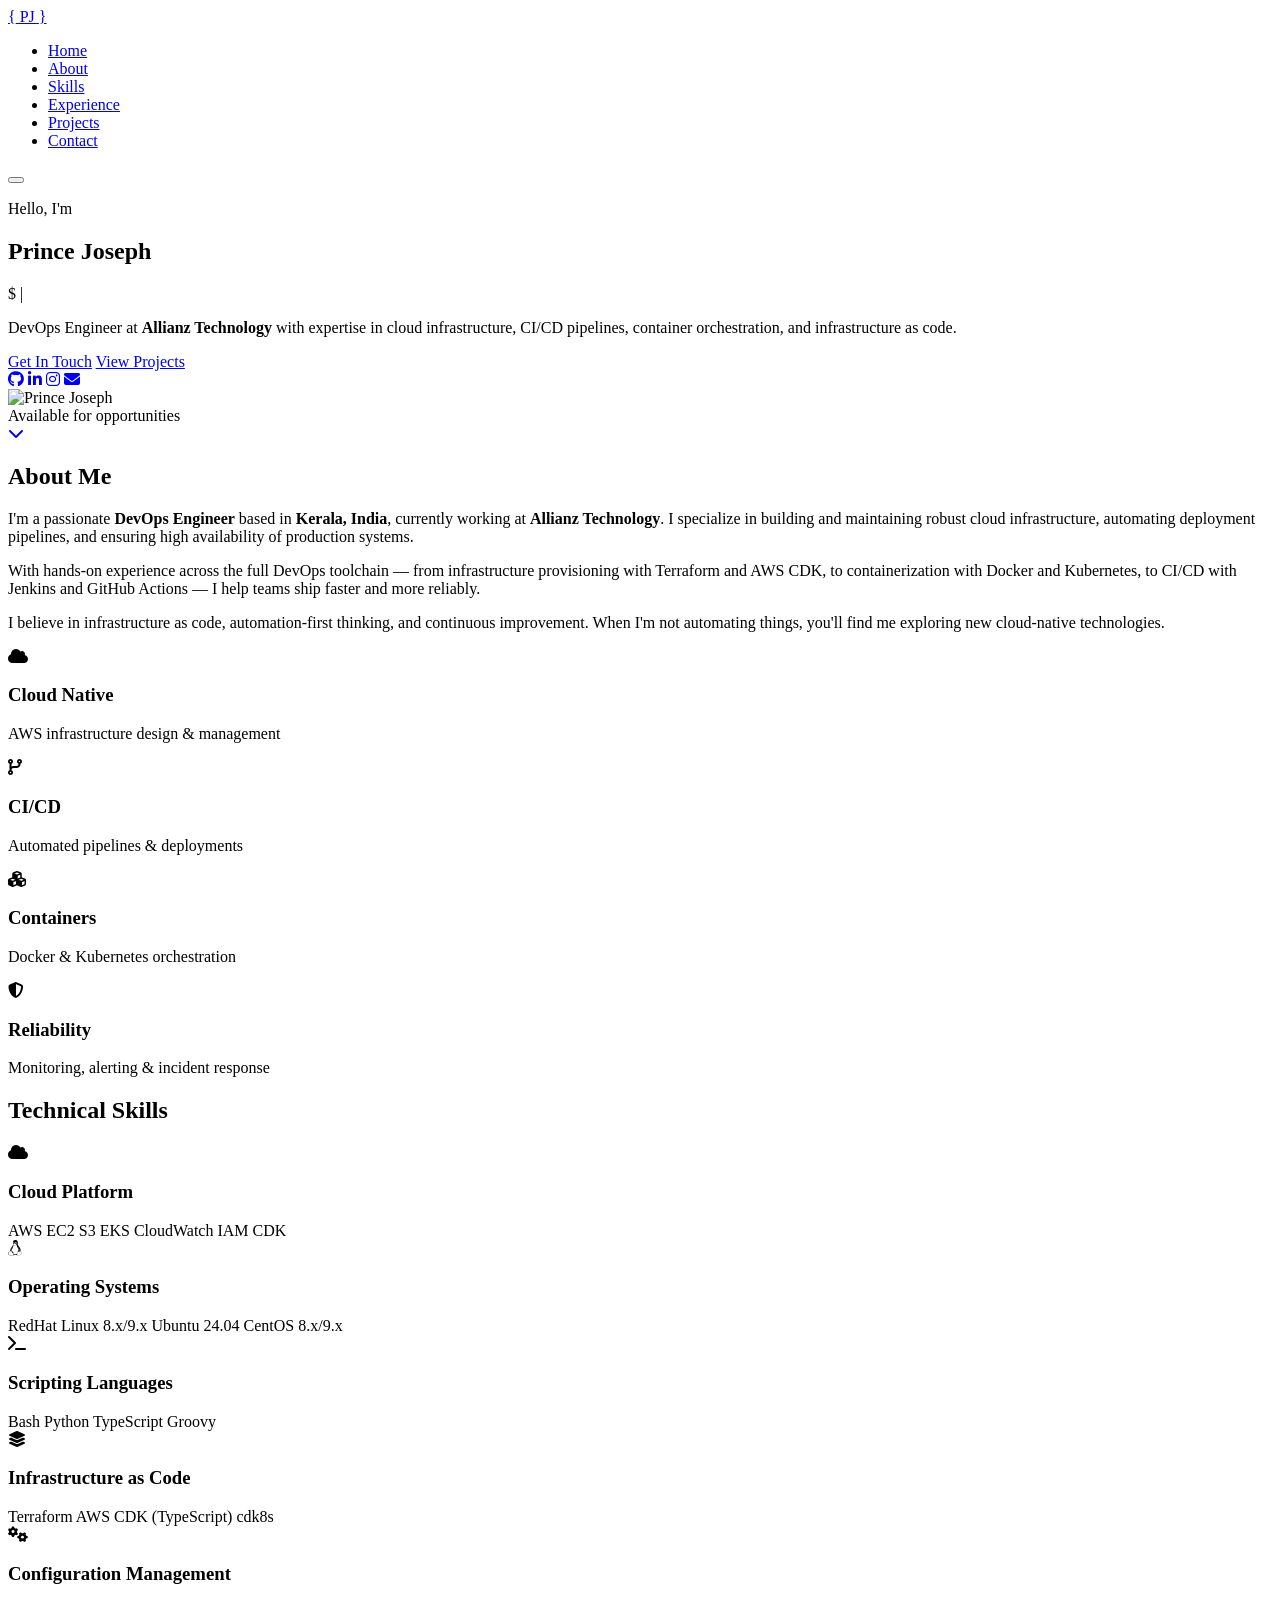
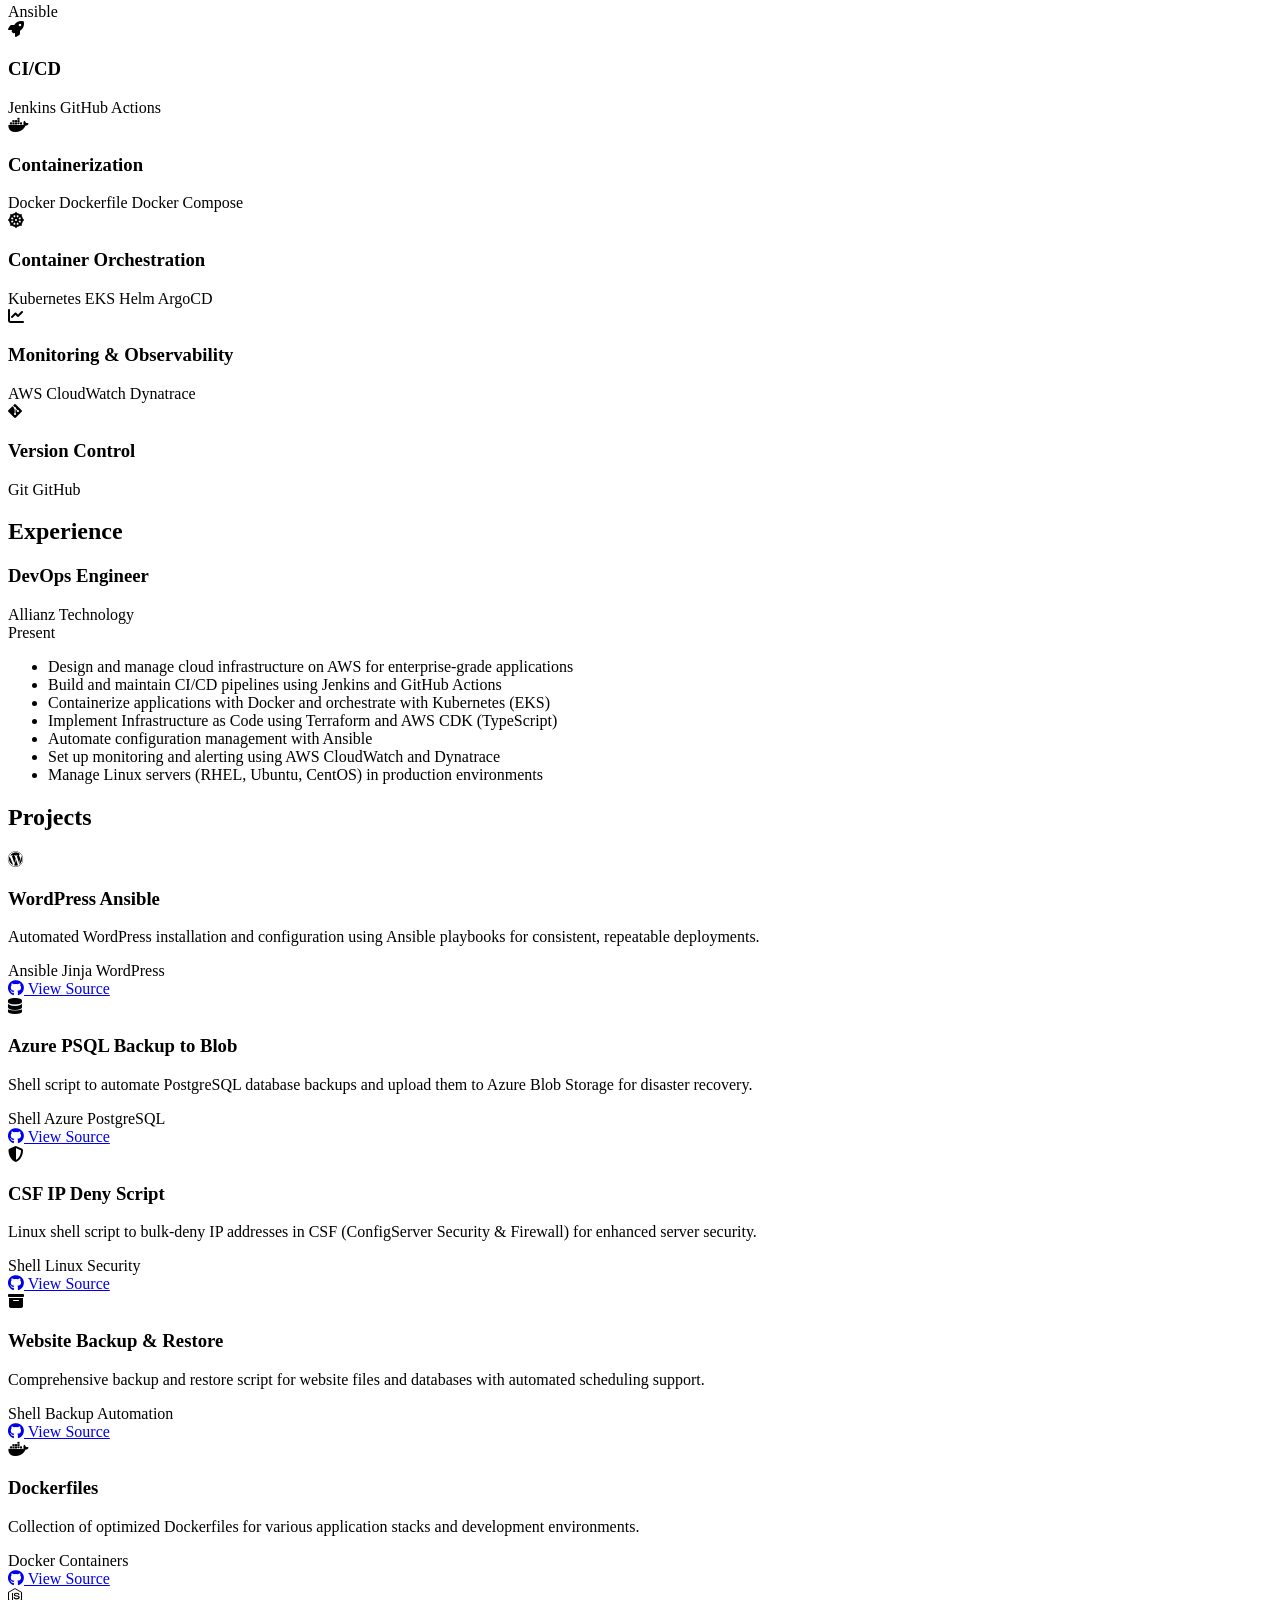
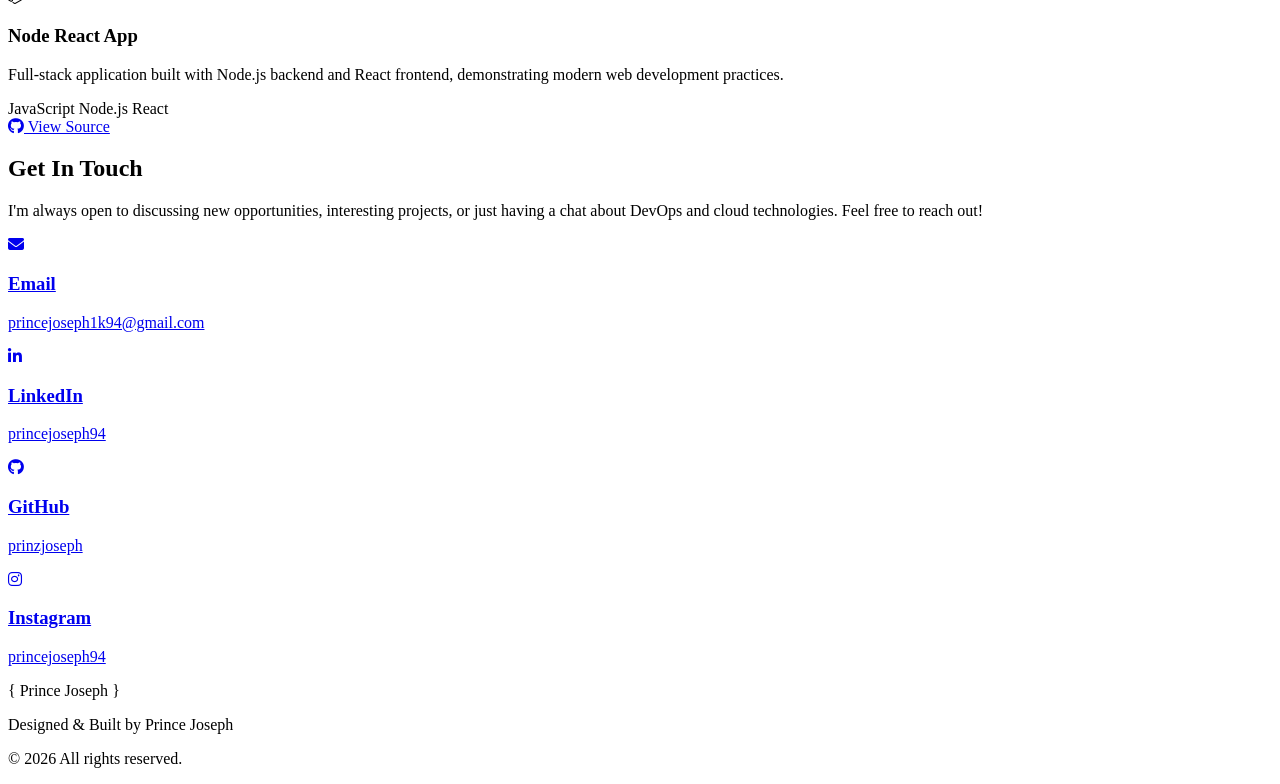
==== index.html @ ebda05d6 "Create index.html" ====
<!DOCTYPE html>
<html lang="en">
<head>
    <meta charset="UTF-8">
    <meta name="viewport" content="width=device-width, initial-scale=1.0">
    <title>Prince Joseph | DevOps Engineer</title>
    <link rel="stylesheet" href="styles.css">
    <link rel="preconnect" href="https://fonts.googleapis.com">
    <link rel="preconnect" href="https://fonts.gstatic.com" crossorigin>
    <link href="https://fonts.googleapis.com/css2?family=Inter:wght@300;400;500;600;700&family=JetBrains+Mono:wght@400;500&display=swap" rel="stylesheet">
    <link rel="stylesheet" href="https://cdnjs.cloudflare.com/ajax/libs/font-awesome/6.5.1/css/all.min.css">
</head>
<body>
    <!-- Navigation -->
    <nav class="navbar" id="navbar">
        <div class="nav-container">
            <a href="#home" class="nav-logo">
                <span class="logo-bracket">{</span> PJ <span class="logo-bracket">}</span>
            </a>
            <ul class="nav-links" id="navLinks">
                <li><a href="#home" class="active">Home</a></li>
                <li><a href="#about">About</a></li>
                <li><a href="#skills">Skills</a></li>
                <li><a href="#experience">Experience</a></li>
                <li><a href="#projects">Projects</a></li>
                <li><a href="#contact">Contact</a></li>
            </ul>
            <button class="nav-toggle" id="navToggle" aria-label="Toggle navigation">
                <span></span>
                <span></span>
                <span></span>
            </button>
        </div>
    </nav>

    <!-- Hero Section -->
    <section class="hero" id="home">
        <div class="hero-bg-animation">
            <div class="floating-shapes">
                <div class="shape"></div>
                <div class="shape"></div>
                <div class="shape"></div>
                <div class="shape"></div>
                <div class="shape"></div>
            </div>
        </div>
        <div class="hero-container">
            <div class="hero-content">
                <p class="hero-greeting">Hello, I'm</p>
                <h1 class="hero-name">Prince Joseph</h1>
                <div class="hero-typewriter">
                    <span class="typewriter-prefix">$ </span>
                    <span class="typewriter-text" id="typewriter"></span>
                    <span class="typewriter-cursor">|</span>
                </div>
                <p class="hero-description">
                    DevOps Engineer at <strong>Allianz Technology</strong> with expertise in cloud infrastructure, 
                    CI/CD pipelines, container orchestration, and infrastructure as code.
                </p>
                <div class="hero-cta">
                    <a href="#contact" class="btn btn-primary">Get In Touch</a>
                    <a href="#projects" class="btn btn-secondary">View Projects</a>
                </div>
                <div class="hero-social">
                    <a href="https://github.com/prinzjoseph" target="_blank" rel="noopener" aria-label="GitHub"><i class="fab fa-github"></i></a>
                    <a href="https://www.linkedin.com/in/princejoseph94" target="_blank" rel="noopener" aria-label="LinkedIn"><i class="fab fa-linkedin-in"></i></a>
                    <a href="https://www.instagram.com/princejoseph94" target="_blank" rel="noopener" aria-label="Instagram"><i class="fab fa-instagram"></i></a>
                    <a href="mailto:princejoseph1k94@gmail.com" aria-label="Email"><i class="fas fa-envelope"></i></a>
                </div>
            </div>
            <div class="hero-image">
                <div class="image-wrapper">
                    <img src="https://avatars.githubusercontent.com/u/16304603?v=4" alt="Prince Joseph" loading="eager">
                    <div class="image-border"></div>
                </div>
                <div class="status-badge">
                    <span class="status-dot"></span> Available for opportunities
                </div>
            </div>
        </div>
        <a href="#about" class="scroll-indicator" aria-label="Scroll down">
            <i class="fas fa-chevron-down"></i>
        </a>
    </section>

    <!-- About Section -->
    <section class="section about" id="about">
        <div class="container">
            <h2 class="section-title">About Me</h2>
            <div class="about-grid">
                <div class="about-text">
                    <p>
                        I'm a passionate <strong>DevOps Engineer</strong> based in <strong>Kerala, India</strong>, 
                        currently working at <strong>Allianz Technology</strong>. I specialize in building and 
                        maintaining robust cloud infrastructure, automating deployment pipelines, and ensuring 
                        high availability of production systems.
                    </p>
                    <p>
                        With hands-on experience across the full DevOps toolchain — from infrastructure provisioning 
                        with Terraform and AWS CDK, to containerization with Docker and Kubernetes, to CI/CD with 
                        Jenkins and GitHub Actions — I help teams ship faster and more reliably.
                    </p>
                    <p>
                        I believe in infrastructure as code, automation-first thinking, and continuous improvement. 
                        When I'm not automating things, you'll find me exploring new cloud-native technologies.
                    </p>
                </div>
                <div class="about-stats">
                    <div class="stat-card">
                        <div class="stat-icon"><i class="fas fa-cloud"></i></div>
                        <h3>Cloud Native</h3>
                        <p>AWS infrastructure design & management</p>
                    </div>
                    <div class="stat-card">
                        <div class="stat-icon"><i class="fas fa-code-branch"></i></div>
                        <h3>CI/CD</h3>
                        <p>Automated pipelines & deployments</p>
                    </div>
                    <div class="stat-card">
                        <div class="stat-icon"><i class="fas fa-cubes"></i></div>
                        <h3>Containers</h3>
                        <p>Docker & Kubernetes orchestration</p>
                    </div>
                    <div class="stat-card">
                        <div class="stat-icon"><i class="fas fa-shield-alt"></i></div>
                        <h3>Reliability</h3>
                        <p>Monitoring, alerting & incident response</p>
                    </div>
                </div>
            </div>
        </div>
    </section>

    <!-- Skills Section -->
    <section class="section skills" id="skills">
        <div class="container">
            <h2 class="section-title">Technical Skills</h2>
            <div class="skills-grid">
                <div class="skill-category">
                    <div class="skill-category-header">
                        <i class="fas fa-cloud"></i>
                        <h3>Cloud Platform</h3>
                    </div>
                    <div class="skill-tags">
                        <span class="skill-tag">AWS</span>
                        <span class="skill-tag">EC2</span>
                        <span class="skill-tag">S3</span>
                        <span class="skill-tag">EKS</span>
                        <span class="skill-tag">CloudWatch</span>
                        <span class="skill-tag">IAM</span>
                        <span class="skill-tag">CDK</span>
                    </div>
                </div>
                <div class="skill-category">
                    <div class="skill-category-header">
                        <i class="fab fa-linux"></i>
                        <h3>Operating Systems</h3>
                    </div>
                    <div class="skill-tags">
                        <span class="skill-tag">RedHat Linux 8.x/9.x</span>
                        <span class="skill-tag">Ubuntu 24.04</span>
                        <span class="skill-tag">CentOS 8.x/9.x</span>
                    </div>
                </div>
                <div class="skill-category">
                    <div class="skill-category-header">
                        <i class="fas fa-terminal"></i>
                        <h3>Scripting Languages</h3>
                    </div>
                    <div class="skill-tags">
                        <span class="skill-tag">Bash</span>
                        <span class="skill-tag">Python</span>
                        <span class="skill-tag">TypeScript</span>
                        <span class="skill-tag">Groovy</span>
                    </div>
                </div>
                <div class="skill-category">
                    <div class="skill-category-header">
                        <i class="fas fa-layer-group"></i>
                        <h3>Infrastructure as Code</h3>
                    </div>
                    <div class="skill-tags">
                        <span class="skill-tag">Terraform</span>
                        <span class="skill-tag">AWS CDK (TypeScript)</span>
                        <span class="skill-tag">cdk8s</span>
                    </div>
                </div>
                <div class="skill-category">
                    <div class="skill-category-header">
                        <i class="fas fa-cogs"></i>
                        <h3>Configuration Management</h3>
                    </div>
                    <div class="skill-tags">
                        <span class="skill-tag">Ansible</span>
                    </div>
                </div>
                <div class="skill-category">
                    <div class="skill-category-header">
                        <i class="fas fa-rocket"></i>
                        <h3>CI/CD</h3>
                    </div>
                    <div class="skill-tags">
                        <span class="skill-tag">Jenkins</span>
                        <span class="skill-tag">GitHub Actions</span>
                    </div>
                </div>
                <div class="skill-category">
                    <div class="skill-category-header">
                        <i class="fab fa-docker"></i>
                        <h3>Containerization</h3>
                    </div>
                    <div class="skill-tags">
                        <span class="skill-tag">Docker</span>
                        <span class="skill-tag">Dockerfile</span>
                        <span class="skill-tag">Docker Compose</span>
                    </div>
                </div>
                <div class="skill-category">
                    <div class="skill-category-header">
                        <i class="fas fa-dharmachakra"></i>
                        <h3>Container Orchestration</h3>
                    </div>
                    <div class="skill-tags">
                        <span class="skill-tag">Kubernetes</span>
                        <span class="skill-tag">EKS</span>
                        <span class="skill-tag">Helm</span>
                        <span class="skill-tag">ArgoCD</span>
                    </div>
                </div>
                <div class="skill-category">
                    <div class="skill-category-header">
                        <i class="fas fa-chart-line"></i>
                        <h3>Monitoring & Observability</h3>
                    </div>
                    <div class="skill-tags">
                        <span class="skill-tag">AWS CloudWatch</span>
                        <span class="skill-tag">Dynatrace</span>
                    </div>
                </div>
                <div class="skill-category">
                    <div class="skill-category-header">
                        <i class="fab fa-git-alt"></i>
                        <h3>Version Control</h3>
                    </div>
                    <div class="skill-tags">
                        <span class="skill-tag">Git</span>
                        <span class="skill-tag">GitHub</span>
                    </div>
                </div>
            </div>
        </div>
    </section>

    <!-- Experience Section -->
    <section class="section experience" id="experience">
        <div class="container">
            <h2 class="section-title">Experience</h2>
            <div class="timeline">
                <div class="timeline-item">
                    <div class="timeline-dot"></div>
                    <div class="timeline-content">
                        <div class="timeline-header">
                            <h3>DevOps Engineer</h3>
                            <span class="timeline-company">Allianz Technology</span>
                        </div>
                        <span class="timeline-date">Present</span>
                        <ul class="timeline-details">
                            <li>Design and manage cloud infrastructure on AWS for enterprise-grade applications</li>
                            <li>Build and maintain CI/CD pipelines using Jenkins and GitHub Actions</li>
                            <li>Containerize applications with Docker and orchestrate with Kubernetes (EKS)</li>
                            <li>Implement Infrastructure as Code using Terraform and AWS CDK (TypeScript)</li>
                            <li>Automate configuration management with Ansible</li>
                            <li>Set up monitoring and alerting using AWS CloudWatch and Dynatrace</li>
                            <li>Manage Linux servers (RHEL, Ubuntu, CentOS) in production environments</li>
                        </ul>
                    </div>
                </div>
            </div>
        </div>
    </section>

    <!-- Projects Section -->
    <section class="section projects" id="projects">
        <div class="container">
            <h2 class="section-title">Projects</h2>
            <div class="projects-grid">
                <div class="project-card">
                    <div class="project-icon"><i class="fab fa-wordpress"></i></div>
                    <h3>WordPress Ansible</h3>
                    <p>Automated WordPress installation and configuration using Ansible playbooks for consistent, repeatable deployments.</p>
                    <div class="project-tags">
                        <span>Ansible</span>
                        <span>Jinja</span>
                        <span>WordPress</span>
                    </div>
                    <a href="https://github.com/prinzjoseph/wordpress-ansible" target="_blank" rel="noopener" class="project-link">
                        <i class="fab fa-github"></i> View Source
                    </a>
                </div>
                <div class="project-card">
                    <div class="project-icon"><i class="fas fa-database"></i></div>
                    <h3>Azure PSQL Backup to Blob</h3>
                    <p>Shell script to automate PostgreSQL database backups and upload them to Azure Blob Storage for disaster recovery.</p>
                    <div class="project-tags">
                        <span>Shell</span>
                        <span>Azure</span>
                        <span>PostgreSQL</span>
                    </div>
                    <a href="https://github.com/prinzjoseph/upload_azure_psql_backup_to_blob" target="_blank" rel="noopener" class="project-link">
                        <i class="fab fa-github"></i> View Source
                    </a>
                </div>
                <div class="project-card">
                    <div class="project-icon"><i class="fas fa-shield-alt"></i></div>
                    <h3>CSF IP Deny Script</h3>
                    <p>Linux shell script to bulk-deny IP addresses in CSF (ConfigServer Security & Firewall) for enhanced server security.</p>
                    <div class="project-tags">
                        <span>Shell</span>
                        <span>Linux</span>
                        <span>Security</span>
                    </div>
                    <a href="https://github.com/prinzjoseph/deny-ip-in-csf" target="_blank" rel="noopener" class="project-link">
                        <i class="fab fa-github"></i> View Source
                    </a>
                </div>
                <div class="project-card">
                    <div class="project-icon"><i class="fas fa-archive"></i></div>
                    <h3>Website Backup & Restore</h3>
                    <p>Comprehensive backup and restore script for website files and databases with automated scheduling support.</p>
                    <div class="project-tags">
                        <span>Shell</span>
                        <span>Backup</span>
                        <span>Automation</span>
                    </div>
                    <a href="https://github.com/prinzjoseph/Website_Backup_and_restore_script" target="_blank" rel="noopener" class="project-link">
                        <i class="fab fa-github"></i> View Source
                    </a>
                </div>
                <div class="project-card">
                    <div class="project-icon"><i class="fab fa-docker"></i></div>
                    <h3>Dockerfiles</h3>
                    <p>Collection of optimized Dockerfiles for various application stacks and development environments.</p>
                    <div class="project-tags">
                        <span>Docker</span>
                        <span>Containers</span>
                    </div>
                    <a href="https://github.com/prinzjoseph/dockerfiles" target="_blank" rel="noopener" class="project-link">
                        <i class="fab fa-github"></i> View Source
                    </a>
                </div>
                <div class="project-card">
                    <div class="project-icon"><i class="fab fa-node-js"></i></div>
                    <h3>Node React App</h3>
                    <p>Full-stack application built with Node.js backend and React frontend, demonstrating modern web development practices.</p>
                    <div class="project-tags">
                        <span>JavaScript</span>
                        <span>Node.js</span>
                        <span>React</span>
                    </div>
                    <a href="https://github.com/prinzjoseph/node-react" target="_blank" rel="noopener" class="project-link">
                        <i class="fab fa-github"></i> View Source
                    </a>
                </div>
            </div>
        </div>
    </section>

    <!-- Contact Section -->
    <section class="section contact" id="contact">
        <div class="container">
            <h2 class="section-title">Get In Touch</h2>
            <p class="contact-intro">
                I'm always open to discussing new opportunities, interesting projects, or just having a chat 
                about DevOps and cloud technologies. Feel free to reach out!
            </p>
            <div class="contact-grid">
                <a href="mailto:princejoseph1k94@gmail.com" class="contact-card">
                    <div class="contact-icon"><i class="fas fa-envelope"></i></div>
                    <h3>Email</h3>
                    <p>princejoseph1k94@gmail.com</p>
                </a>
                <a href="https://www.linkedin.com/in/princejoseph94" target="_blank" rel="noopener" class="contact-card">
                    <div class="contact-icon"><i class="fab fa-linkedin-in"></i></div>
                    <h3>LinkedIn</h3>
                    <p>princejoseph94</p>
                </a>
                <a href="https://github.com/prinzjoseph" target="_blank" rel="noopener" class="contact-card">
                    <div class="contact-icon"><i class="fab fa-github"></i></div>
                    <h3>GitHub</h3>
                    <p>prinzjoseph</p>
                </a>
                <a href="https://www.instagram.com/princejoseph94" target="_blank" rel="noopener" class="contact-card">
                    <div class="contact-icon"><i class="fab fa-instagram"></i></div>
                    <h3>Instagram</h3>
                    <p>princejoseph94</p>
                </a>
            </div>
        </div>
    </section>

    <!-- Footer -->
    <footer class="footer">
        <div class="container">
            <div class="footer-content">
                <p class="footer-logo">
                    <span class="logo-bracket">{</span> Prince Joseph <span class="logo-bracket">}</span>
                </p>
                <p class="footer-text">Designed & Built by Prince Joseph</p>
                <p class="footer-copyright">&copy; 2026 All rights reserved.</p>
            </div>
        </div>
    </footer>

    <script src="script.js"></script>
</body>
</html>
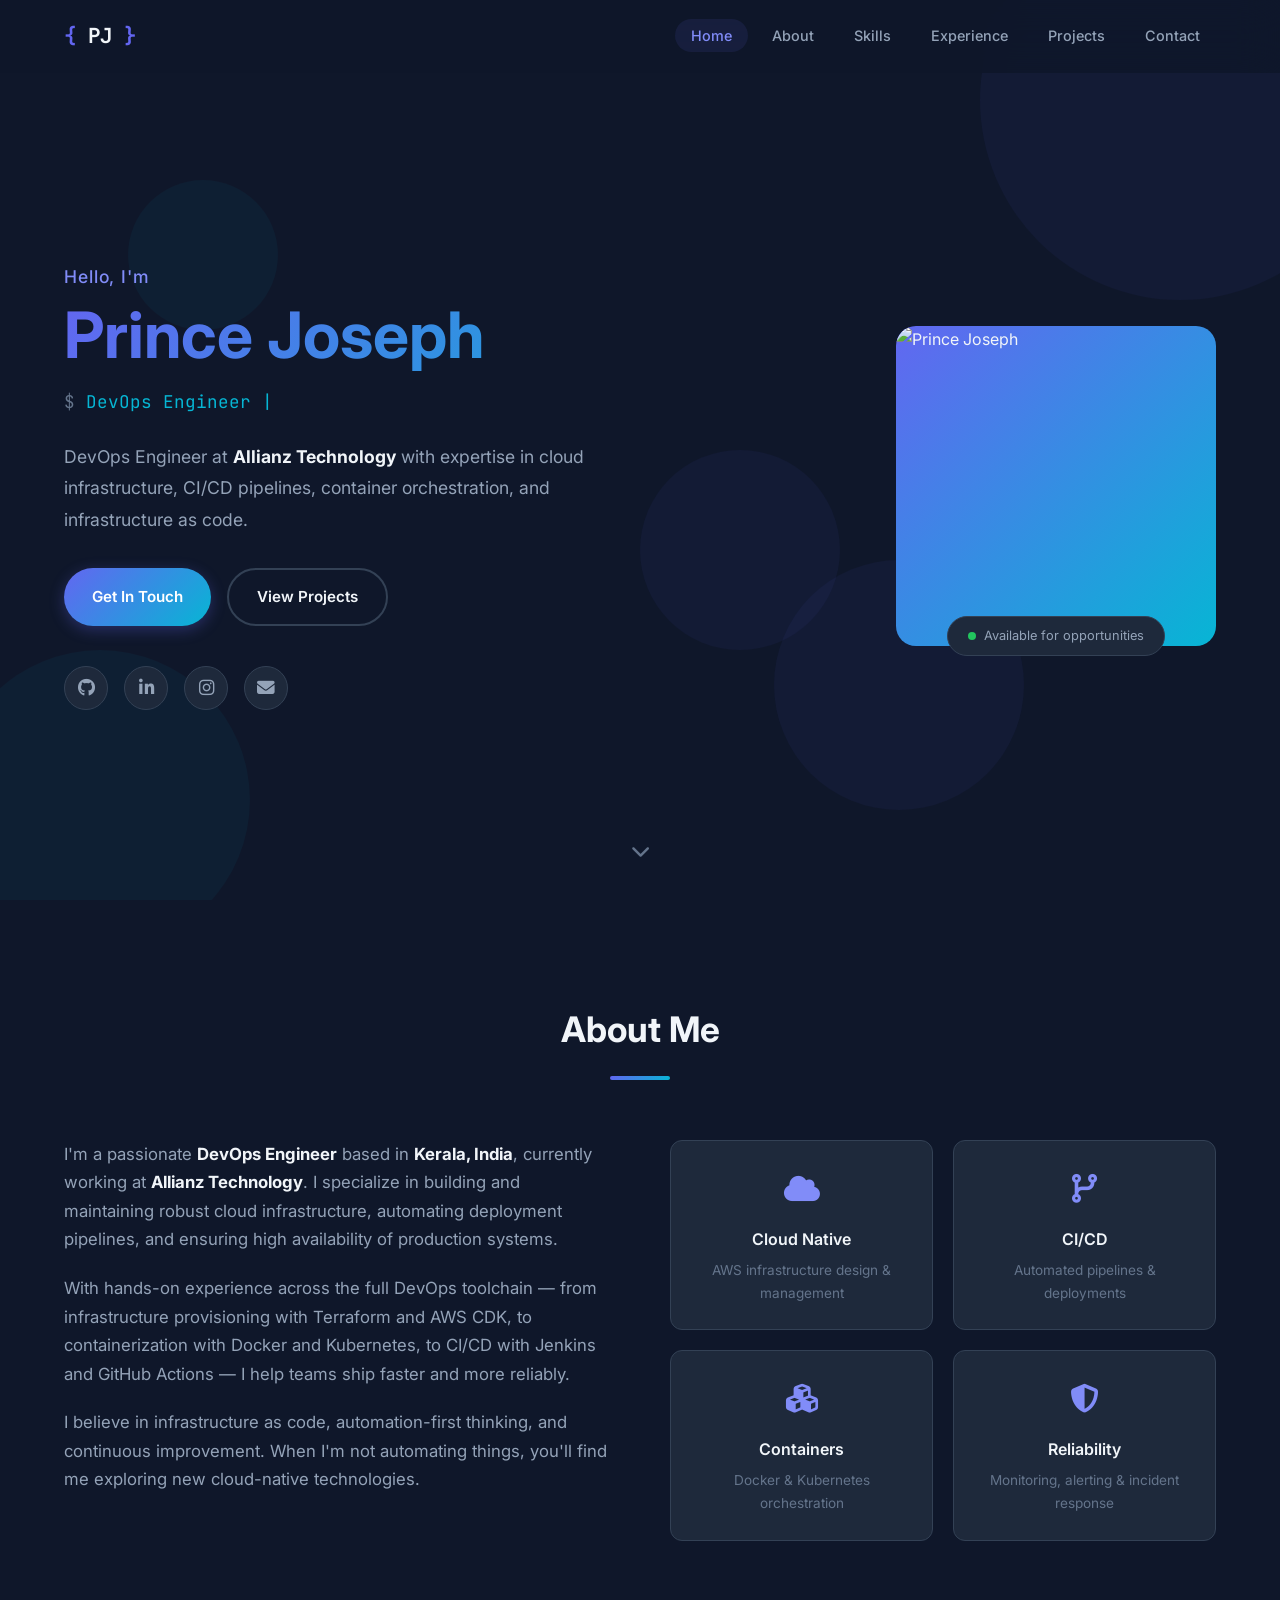
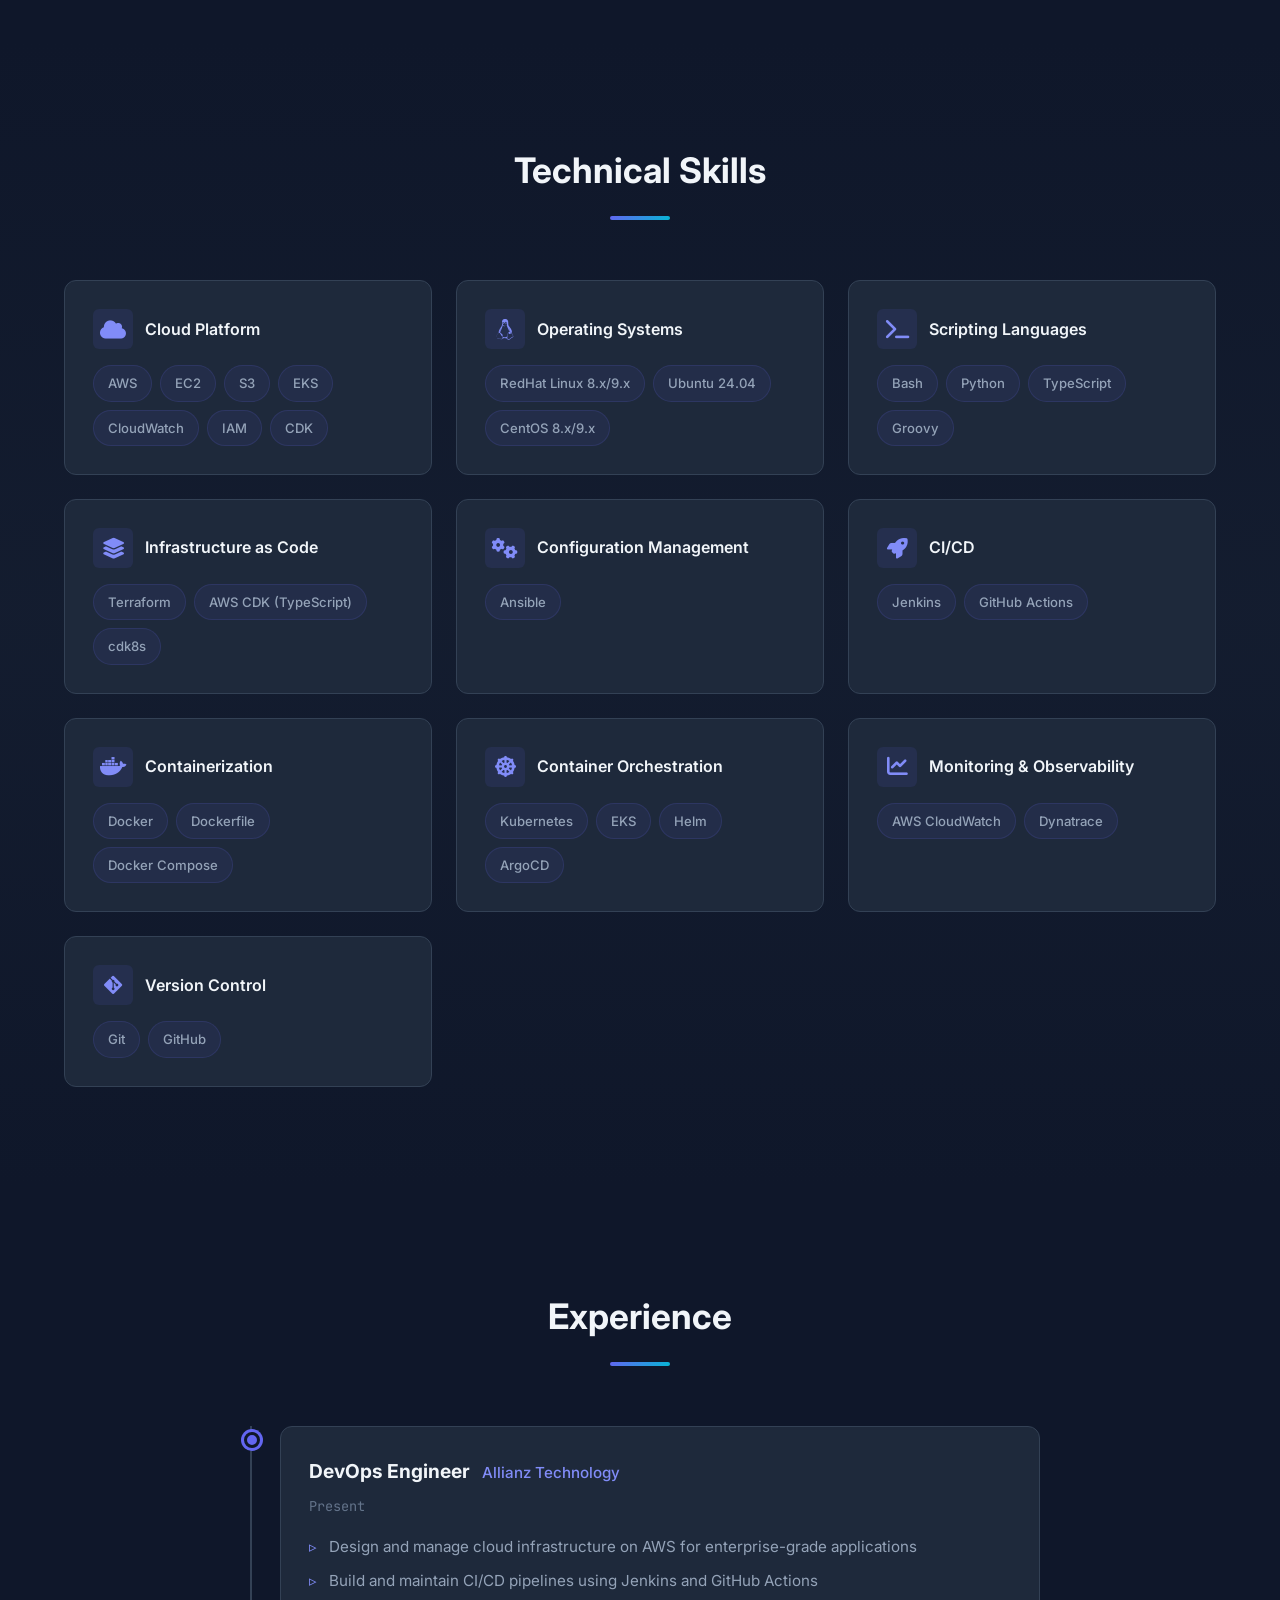
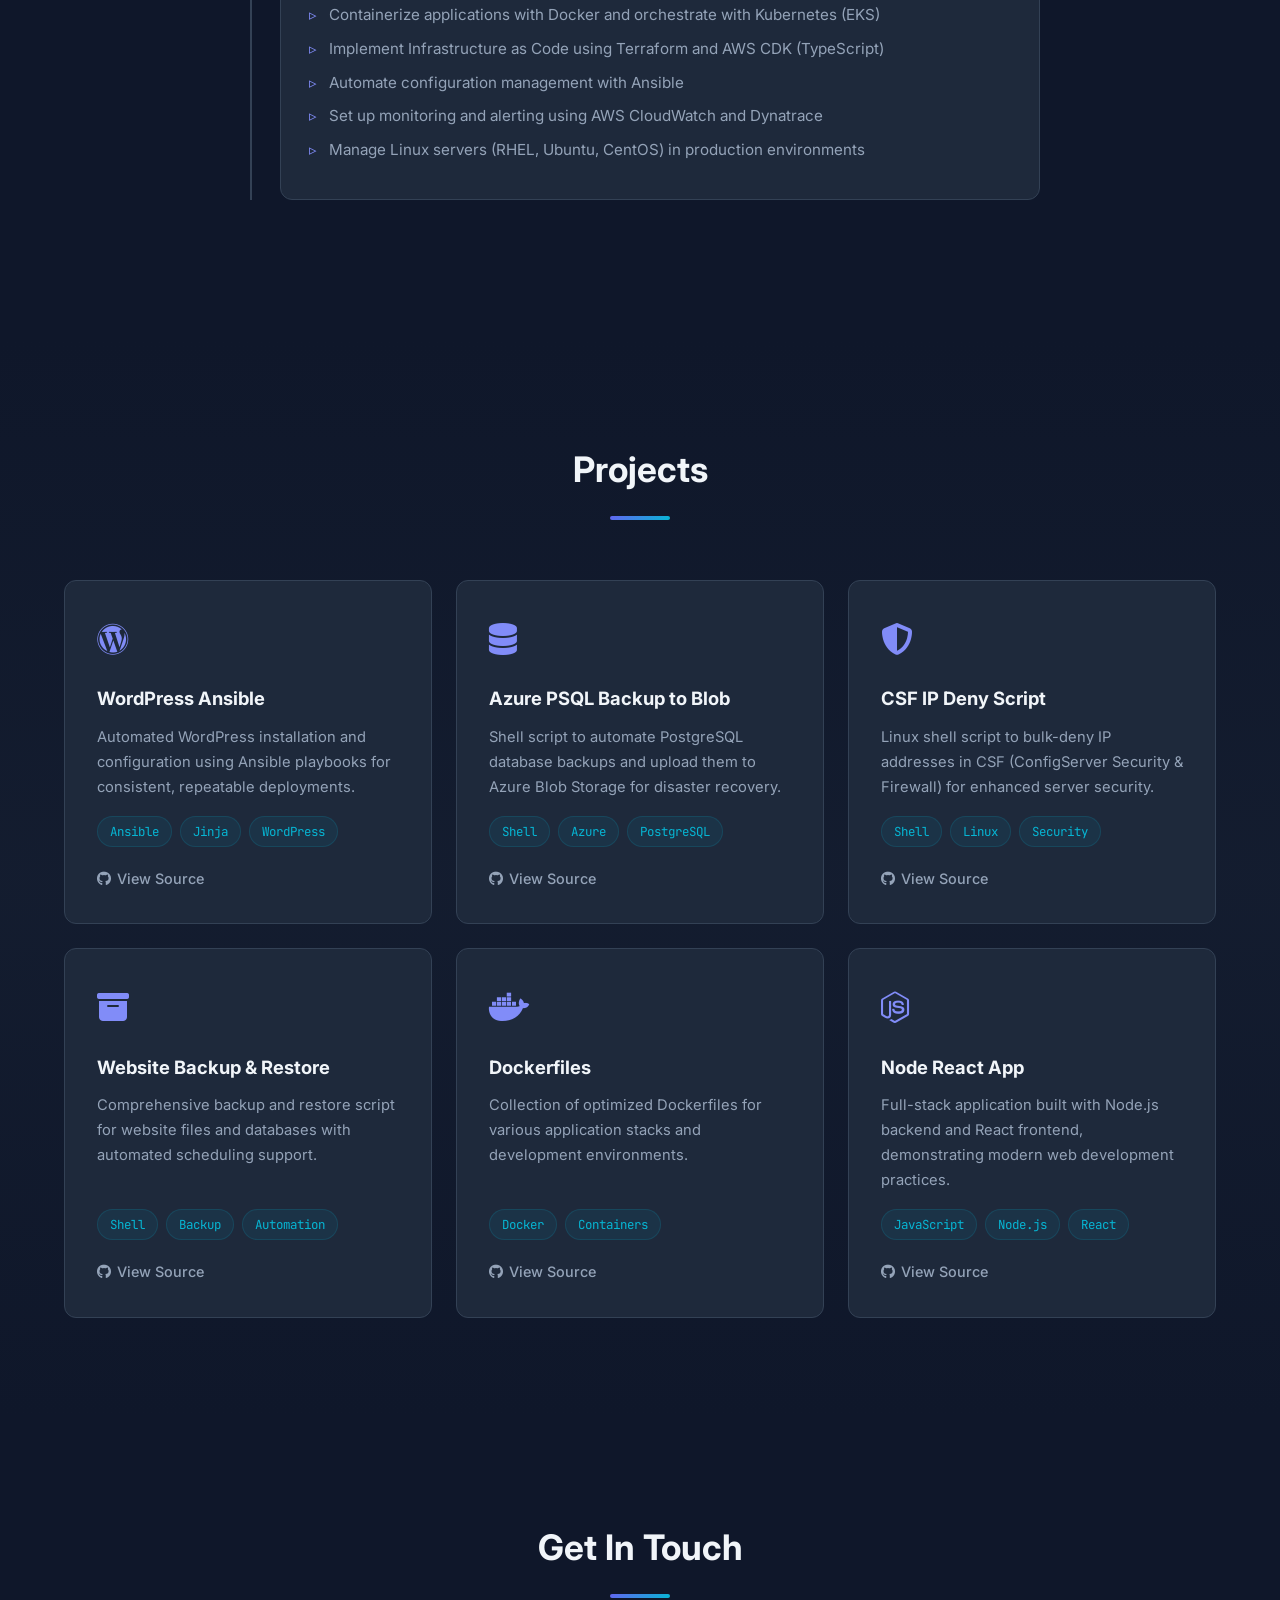
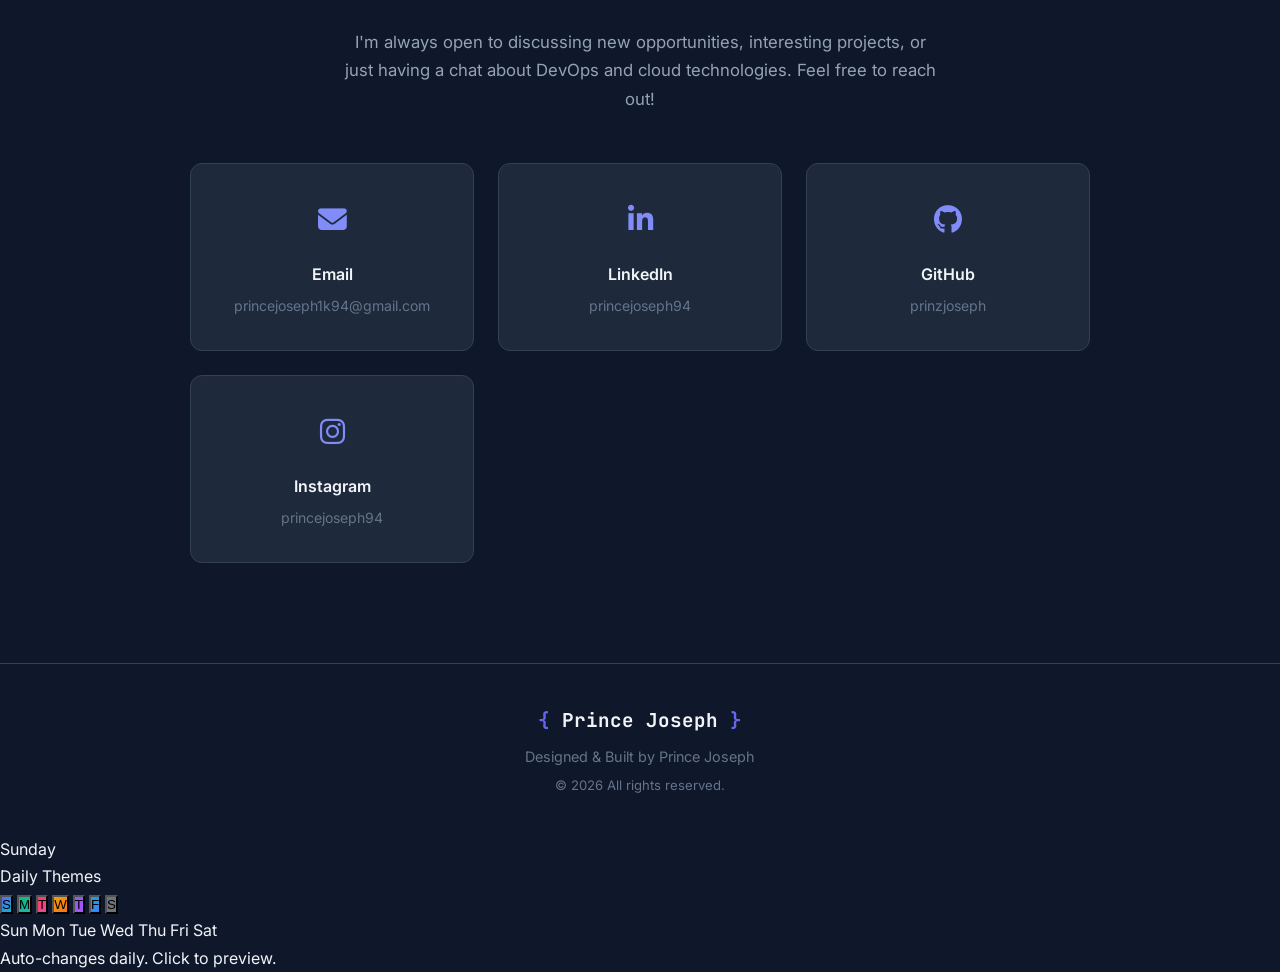
==== commit 99ddbb1d: "Update theme dynamic" ====
--- a/index.html
+++ b/index.html
@@ -411,6 +411,36 @@
         </div>
     </footer>
 
+    <!-- Theme Indicator -->
+    <div class="theme-indicator" id="themeIndicator">
+        <div class="theme-dot"></div>
+        <span class="theme-label" id="themeLabel">Sunday</span>
+    </div>
+
+    <!-- Theme Picker -->
+    <div class="theme-picker" id="themePicker">
+        <div class="theme-picker-title">Daily Themes</div>
+        <div class="theme-picker-grid">
+            <button class="theme-picker-btn" data-theme="sunday" style="background: linear-gradient(135deg, #6366f1, #06b6d4);" title="Sunday"><span>S</span></button>
+            <button class="theme-picker-btn" data-theme="monday" style="background: linear-gradient(135deg, #10b981, #14b8a6);" title="Monday"><span>M</span></button>
+            <button class="theme-picker-btn" data-theme="tuesday" style="background: linear-gradient(135deg, #f43f5e, #ec4899);" title="Tuesday"><span>T</span></button>
+            <button class="theme-picker-btn" data-theme="wednesday" style="background: linear-gradient(135deg, #f59e0b, #f97316);" title="Wednesday"><span>W</span></button>
+            <button class="theme-picker-btn" data-theme="thursday" style="background: linear-gradient(135deg, #8b5cf6, #a855f7);" title="Thursday"><span>T</span></button>
+            <button class="theme-picker-btn" data-theme="friday" style="background: linear-gradient(135deg, #0ea5e9, #3b82f6);" title="Friday"><span>F</span></button>
+            <button class="theme-picker-btn" data-theme="saturday" style="background: linear-gradient(135deg, #64748b, #78716c);" title="Saturday"><span>S</span></button>
+        </div>
+        <div class="theme-picker-days">
+            <span class="theme-picker-day">Sun</span>
+            <span class="theme-picker-day">Mon</span>
+            <span class="theme-picker-day">Tue</span>
+            <span class="theme-picker-day">Wed</span>
+            <span class="theme-picker-day">Thu</span>
+            <span class="theme-picker-day">Fri</span>
+            <span class="theme-picker-day">Sat</span>
+        </div>
+        <p class="theme-picker-note">Auto-changes daily. Click to preview.</p>
+    </div>
+
     <script src="script.js"></script>
 </body>
 </html>
--- a/styles.css
+++ b/styles.css
@@ -0,0 +1,974 @@
+/* ========================================
+   CSS Variables & Reset
+   ======================================== */
+:root {
+    --primary: #6366f1;
+    --primary-light: #818cf8;
+    --primary-dark: #4f46e5;
+    --accent: #06b6d4;
+    --accent-light: #22d3ee;
+    --bg-dark: #0f172a;
+    --bg-card: #1e293b;
+    --bg-card-hover: #334155;
+    --text-primary: #f1f5f9;
+    --text-secondary: #94a3b8;
+    --text-muted: #64748b;
+    --border: #334155;
+    --gradient-1: linear-gradient(135deg, #6366f1, #06b6d4);
+    --gradient-2: linear-gradient(135deg, #6366f1, #a855f7);
+    --shadow-sm: 0 1px 2px rgba(0, 0, 0, 0.3);
+    --shadow-md: 0 4px 6px rgba(0, 0, 0, 0.3);
+    --shadow-lg: 0 10px 15px rgba(0, 0, 0, 0.3);
+    --shadow-xl: 0 20px 25px rgba(0, 0, 0, 0.3);
+    --radius-sm: 6px;
+    --radius-md: 12px;
+    --radius-lg: 20px;
+    --radius-full: 9999px;
+    --transition: 0.3s cubic-bezier(0.4, 0, 0.2, 1);
+    --font-sans: 'Inter', -apple-system, BlinkMacSystemFont, sans-serif;
+    --font-mono: 'JetBrains Mono', 'Fira Code', monospace;
+}
+
+*, *::before, *::after {
+    margin: 0;
+    padding: 0;
+    box-sizing: border-box;
+}
+
+html {
+    scroll-behavior: smooth;
+    scroll-padding-top: 80px;
+}
+
+body {
+    font-family: var(--font-sans);
+    background-color: var(--bg-dark);
+    color: var(--text-primary);
+    line-height: 1.7;
+    overflow-x: hidden;
+}
+
+a {
+    text-decoration: none;
+    color: inherit;
+    transition: var(--transition);
+}
+
+img {
+    max-width: 100%;
+    display: block;
+}
+
+ul {
+    list-style: none;
+}
+
+.container {
+    max-width: 1200px;
+    margin: 0 auto;
+    padding: 0 24px;
+}
+
+/* ========================================
+   Navigation
+   ======================================== */
+.navbar {
+    position: fixed;
+    top: 0;
+    left: 0;
+    right: 0;
+    z-index: 1000;
+    background: rgba(15, 23, 42, 0.85);
+    backdrop-filter: blur(20px);
+    -webkit-backdrop-filter: blur(20px);
+    border-bottom: 1px solid transparent;
+    transition: var(--transition);
+}
+
+.navbar.scrolled {
+    border-bottom-color: var(--border);
+    box-shadow: var(--shadow-md);
+}
+
+.nav-container {
+    max-width: 1200px;
+    margin: 0 auto;
+    padding: 0 24px;
+    display: flex;
+    align-items: center;
+    justify-content: space-between;
+    height: 72px;
+}
+
+.nav-logo {
+    font-family: var(--font-mono);
+    font-size: 1.3rem;
+    font-weight: 700;
+    color: var(--text-primary);
+}
+
+.logo-bracket {
+    color: var(--primary);
+}
+
+.nav-links {
+    display: flex;
+    gap: 8px;
+}
+
+.nav-links a {
+    padding: 8px 16px;
+    border-radius: var(--radius-full);
+    font-size: 0.9rem;
+    font-weight: 500;
+    color: var(--text-secondary);
+    transition: var(--transition);
+}
+
+.nav-links a:hover,
+.nav-links a.active {
+    color: var(--text-primary);
+    background: rgba(99, 102, 241, 0.1);
+}
+
+.nav-links a.active {
+    color: var(--primary-light);
+}
+
+.nav-toggle {
+    display: none;
+    flex-direction: column;
+    gap: 5px;
+    background: none;
+    border: none;
+    cursor: pointer;
+    padding: 8px;
+}
+
+.nav-toggle span {
+    display: block;
+    width: 24px;
+    height: 2px;
+    background: var(--text-primary);
+    border-radius: 2px;
+    transition: var(--transition);
+}
+
+.nav-toggle.active span:nth-child(1) {
+    transform: rotate(45deg) translate(5px, 5px);
+}
+
+.nav-toggle.active span:nth-child(2) {
+    opacity: 0;
+}
+
+.nav-toggle.active span:nth-child(3) {
+    transform: rotate(-45deg) translate(5px, -5px);
+}
+
+/* ========================================
+   Hero Section
+   ======================================== */
+.hero {
+    min-height: 100vh;
+    display: flex;
+    align-items: center;
+    position: relative;
+    overflow: hidden;
+    padding-top: 72px;
+}
+
+.hero-bg-animation {
+    position: absolute;
+    inset: 0;
+    overflow: hidden;
+    z-index: 0;
+}
+
+.floating-shapes .shape {
+    position: absolute;
+    border-radius: 50%;
+    opacity: 0.05;
+    background: var(--primary);
+    animation: float 20s infinite;
+}
+
+.shape:nth-child(1) { width: 400px; height: 400px; top: -100px; right: -100px; animation-delay: 0s; }
+.shape:nth-child(2) { width: 300px; height: 300px; bottom: -50px; left: -50px; animation-delay: -5s; background: var(--accent); }
+.shape:nth-child(3) { width: 200px; height: 200px; top: 50%; left: 50%; animation-delay: -10s; }
+.shape:nth-child(4) { width: 150px; height: 150px; top: 20%; left: 10%; animation-delay: -7s; background: var(--accent); }
+.shape:nth-child(5) { width: 250px; height: 250px; bottom: 10%; right: 20%; animation-delay: -3s; }
+
+@keyframes float {
+    0%, 100% { transform: translate(0, 0) rotate(0deg); }
+    25% { transform: translate(50px, -50px) rotate(90deg); }
+    50% { transform: translate(0, -80px) rotate(180deg); }
+    75% { transform: translate(-50px, -30px) rotate(270deg); }
+}
+
+.hero-container {
+    max-width: 1200px;
+    margin: 0 auto;
+    padding: 0 24px;
+    display: flex;
+    align-items: center;
+    gap: 80px;
+    position: relative;
+    z-index: 1;
+    width: 100%;
+}
+
+.hero-content {
+    flex: 1;
+}
+
+.hero-greeting {
+    font-size: 1.1rem;
+    color: var(--primary-light);
+    font-weight: 500;
+    margin-bottom: 8px;
+    letter-spacing: 0.05em;
+}
+
+.hero-name {
+    font-size: clamp(2.5rem, 5vw, 4rem);
+    font-weight: 700;
+    line-height: 1.1;
+    margin-bottom: 16px;
+    background: var(--gradient-1);
+    -webkit-background-clip: text;
+    -webkit-text-fill-color: transparent;
+    background-clip: text;
+}
+
+.hero-typewriter {
+    font-family: var(--font-mono);
+    font-size: 1.1rem;
+    color: var(--accent);
+    margin-bottom: 24px;
+    min-height: 1.7em;
+}
+
+.typewriter-prefix {
+    color: var(--text-muted);
+}
+
+.typewriter-cursor {
+    animation: blink 1s infinite;
+    color: var(--accent);
+}
+
+@keyframes blink {
+    0%, 100% { opacity: 1; }
+    50% { opacity: 0; }
+}
+
+.hero-description {
+    font-size: 1.1rem;
+    color: var(--text-secondary);
+    max-width: 540px;
+    margin-bottom: 32px;
+    line-height: 1.8;
+}
+
+.hero-description strong {
+    color: var(--text-primary);
+}
+
+.hero-cta {
+    display: flex;
+    gap: 16px;
+    margin-bottom: 40px;
+    flex-wrap: wrap;
+}
+
+.btn {
+    display: inline-flex;
+    align-items: center;
+    gap: 8px;
+    padding: 14px 28px;
+    border-radius: var(--radius-full);
+    font-size: 0.95rem;
+    font-weight: 600;
+    transition: var(--transition);
+    cursor: pointer;
+    border: none;
+}
+
+.btn-primary {
+    background: var(--gradient-1);
+    color: white;
+    box-shadow: 0 4px 15px rgba(99, 102, 241, 0.3);
+}
+
+.btn-primary:hover {
+    transform: translateY(-2px);
+    box-shadow: 0 8px 25px rgba(99, 102, 241, 0.4);
+}
+
+.btn-secondary {
+    background: transparent;
+    color: var(--text-primary);
+    border: 2px solid var(--border);
+}
+
+.btn-secondary:hover {
+    border-color: var(--primary);
+    color: var(--primary-light);
+    transform: translateY(-2px);
+}
+
+.hero-social {
+    display: flex;
+    gap: 16px;
+}
+
+.hero-social a {
+    width: 44px;
+    height: 44px;
+    display: flex;
+    align-items: center;
+    justify-content: center;
+    border-radius: var(--radius-full);
+    background: var(--bg-card);
+    color: var(--text-secondary);
+    font-size: 1.1rem;
+    transition: var(--transition);
+    border: 1px solid var(--border);
+}
+
+.hero-social a:hover {
+    background: var(--primary);
+    color: white;
+    border-color: var(--primary);
+    transform: translateY(-3px);
+    box-shadow: 0 4px 15px rgba(99, 102, 241, 0.3);
+}
+
+.hero-image {
+    flex-shrink: 0;
+    position: relative;
+}
+
+.image-wrapper {
+    position: relative;
+    width: 320px;
+    height: 320px;
+    border-radius: var(--radius-lg);
+    overflow: hidden;
+}
+
+.image-wrapper img {
+    width: 100%;
+    height: 100%;
+    object-fit: cover;
+    border-radius: var(--radius-lg);
+}
+
+.image-border {
+    position: absolute;
+    inset: -3px;
+    border-radius: calc(var(--radius-lg) + 3px);
+    background: var(--gradient-1);
+    z-index: -1;
+}
+
+.status-badge {
+    position: absolute;
+    bottom: -10px;
+    left: 50%;
+    transform: translateX(-50%);
+    background: var(--bg-card);
+    border: 1px solid var(--border);
+    padding: 8px 20px;
+    border-radius: var(--radius-full);
+    font-size: 0.8rem;
+    color: var(--text-secondary);
+    white-space: nowrap;
+    display: flex;
+    align-items: center;
+    gap: 8px;
+}
+
+.status-dot {
+    width: 8px;
+    height: 8px;
+    border-radius: 50%;
+    background: #22c55e;
+    animation: pulse 2s infinite;
+}
+
+@keyframes pulse {
+    0%, 100% { opacity: 1; }
+    50% { opacity: 0.5; }
+}
+
+.scroll-indicator {
+    position: absolute;
+    bottom: 32px;
+    left: 50%;
+    transform: translateX(-50%);
+    color: var(--text-muted);
+    font-size: 1.2rem;
+    animation: bounce 2s infinite;
+}
+
+@keyframes bounce {
+    0%, 100% { transform: translateX(-50%) translateY(0); }
+    50% { transform: translateX(-50%) translateY(10px); }
+}
+
+/* ========================================
+   Section Common Styles
+   ======================================== */
+.section {
+    padding: 100px 0;
+}
+
+.section-title {
+    font-size: 2.2rem;
+    font-weight: 700;
+    text-align: center;
+    margin-bottom: 60px;
+    position: relative;
+}
+
+.section-title::after {
+    content: '';
+    display: block;
+    width: 60px;
+    height: 4px;
+    background: var(--gradient-1);
+    border-radius: 2px;
+    margin: 16px auto 0;
+}
+
+/* ========================================
+   About Section
+   ======================================== */
+.about-grid {
+    display: grid;
+    grid-template-columns: 1fr 1fr;
+    gap: 60px;
+    align-items: start;
+}
+
+.about-text p {
+    color: var(--text-secondary);
+    margin-bottom: 20px;
+    font-size: 1.05rem;
+}
+
+.about-text strong {
+    color: var(--text-primary);
+}
+
+.about-stats {
+    display: grid;
+    grid-template-columns: 1fr 1fr;
+    gap: 20px;
+}
+
+.stat-card {
+    background: var(--bg-card);
+    border: 1px solid var(--border);
+    border-radius: var(--radius-md);
+    padding: 24px;
+    text-align: center;
+    transition: var(--transition);
+}
+
+.stat-card:hover {
+    border-color: var(--primary);
+    transform: translateY(-5px);
+    box-shadow: 0 8px 30px rgba(99, 102, 241, 0.1);
+}
+
+.stat-icon {
+    font-size: 1.8rem;
+    color: var(--primary-light);
+    margin-bottom: 12px;
+}
+
+.stat-card h3 {
+    font-size: 1rem;
+    font-weight: 600;
+    margin-bottom: 6px;
+}
+
+.stat-card p {
+    font-size: 0.85rem;
+    color: var(--text-muted);
+}
+
+/* ========================================
+   Skills Section
+   ======================================== */
+.skills {
+    background: linear-gradient(180deg, var(--bg-dark) 0%, rgba(30, 41, 59, 0.3) 50%, var(--bg-dark) 100%);
+}
+
+.skills-grid {
+    display: grid;
+    grid-template-columns: repeat(auto-fill, minmax(280px, 1fr));
+    gap: 24px;
+}
+
+.skill-category {
+    background: var(--bg-card);
+    border: 1px solid var(--border);
+    border-radius: var(--radius-md);
+    padding: 28px;
+    transition: var(--transition);
+}
+
+.skill-category:hover {
+    border-color: var(--primary);
+    transform: translateY(-3px);
+    box-shadow: 0 8px 30px rgba(99, 102, 241, 0.08);
+}
+
+.skill-category-header {
+    display: flex;
+    align-items: center;
+    gap: 12px;
+    margin-bottom: 16px;
+}
+
+.skill-category-header i {
+    font-size: 1.3rem;
+    color: var(--primary-light);
+    width: 40px;
+    height: 40px;
+    display: flex;
+    align-items: center;
+    justify-content: center;
+    background: rgba(99, 102, 241, 0.1);
+    border-radius: var(--radius-sm);
+}
+
+.skill-category-header h3 {
+    font-size: 1rem;
+    font-weight: 600;
+}
+
+.skill-tags {
+    display: flex;
+    flex-wrap: wrap;
+    gap: 8px;
+}
+
+.skill-tag {
+    padding: 6px 14px;
+    background: rgba(99, 102, 241, 0.08);
+    border: 1px solid rgba(99, 102, 241, 0.15);
+    border-radius: var(--radius-full);
+    font-size: 0.82rem;
+    color: var(--text-secondary);
+    font-weight: 500;
+    transition: var(--transition);
+}
+
+.skill-tag:hover {
+    background: rgba(99, 102, 241, 0.15);
+    color: var(--primary-light);
+    border-color: var(--primary);
+}
+
+/* ========================================
+   Experience Section
+   ======================================== */
+.timeline {
+    max-width: 800px;
+    margin: 0 auto;
+    position: relative;
+    padding-left: 40px;
+}
+
+.timeline::before {
+    content: '';
+    position: absolute;
+    left: 10px;
+    top: 0;
+    bottom: 0;
+    width: 2px;
+    background: var(--border);
+}
+
+.timeline-item {
+    position: relative;
+    margin-bottom: 40px;
+}
+
+.timeline-dot {
+    position: absolute;
+    left: -36px;
+    top: 6px;
+    width: 16px;
+    height: 16px;
+    border-radius: 50%;
+    background: var(--primary);
+    border: 3px solid var(--bg-dark);
+    box-shadow: 0 0 0 3px var(--primary);
+}
+
+.timeline-content {
+    background: var(--bg-card);
+    border: 1px solid var(--border);
+    border-radius: var(--radius-md);
+    padding: 28px;
+    transition: var(--transition);
+}
+
+.timeline-content:hover {
+    border-color: var(--primary);
+    box-shadow: 0 4px 20px rgba(99, 102, 241, 0.08);
+}
+
+.timeline-header {
+    display: flex;
+    align-items: baseline;
+    gap: 12px;
+    margin-bottom: 4px;
+    flex-wrap: wrap;
+}
+
+.timeline-header h3 {
+    font-size: 1.2rem;
+    font-weight: 700;
+}
+
+.timeline-company {
+    color: var(--primary-light);
+    font-size: 0.95rem;
+    font-weight: 500;
+}
+
+.timeline-date {
+    display: inline-block;
+    font-size: 0.85rem;
+    color: var(--text-muted);
+    font-family: var(--font-mono);
+    margin-bottom: 16px;
+}
+
+.timeline-details {
+    list-style: none;
+}
+
+.timeline-details li {
+    position: relative;
+    padding-left: 20px;
+    margin-bottom: 8px;
+    color: var(--text-secondary);
+    font-size: 0.95rem;
+}
+
+.timeline-details li::before {
+    content: '▹';
+    position: absolute;
+    left: 0;
+    color: var(--primary-light);
+}
+
+/* ========================================
+   Projects Section
+   ======================================== */
+.projects {
+    background: linear-gradient(180deg, var(--bg-dark) 0%, rgba(30, 41, 59, 0.3) 50%, var(--bg-dark) 100%);
+}
+
+.projects-grid {
+    display: grid;
+    grid-template-columns: repeat(auto-fill, minmax(340px, 1fr));
+    gap: 24px;
+}
+
+.project-card {
+    background: var(--bg-card);
+    border: 1px solid var(--border);
+    border-radius: var(--radius-md);
+    padding: 32px;
+    transition: var(--transition);
+    display: flex;
+    flex-direction: column;
+}
+
+.project-card:hover {
+    border-color: var(--primary);
+    transform: translateY(-5px);
+    box-shadow: 0 12px 40px rgba(99, 102, 241, 0.1);
+}
+
+.project-icon {
+    font-size: 2rem;
+    color: var(--primary-light);
+    margin-bottom: 16px;
+}
+
+.project-card h3 {
+    font-size: 1.15rem;
+    font-weight: 700;
+    margin-bottom: 10px;
+}
+
+.project-card p {
+    color: var(--text-secondary);
+    font-size: 0.92rem;
+    margin-bottom: 16px;
+    flex-grow: 1;
+}
+
+.project-tags {
+    display: flex;
+    flex-wrap: wrap;
+    gap: 8px;
+    margin-bottom: 20px;
+}
+
+.project-tags span {
+    padding: 4px 12px;
+    background: rgba(6, 182, 212, 0.08);
+    border: 1px solid rgba(6, 182, 212, 0.15);
+    border-radius: var(--radius-full);
+    font-size: 0.78rem;
+    color: var(--accent);
+    font-family: var(--font-mono);
+}
+
+.project-link {
+    display: inline-flex;
+    align-items: center;
+    gap: 6px;
+    color: var(--text-secondary);
+    font-size: 0.9rem;
+    font-weight: 500;
+    transition: var(--transition);
+}
+
+.project-link:hover {
+    color: var(--primary-light);
+}
+
+/* ========================================
+   Contact Section
+   ======================================== */
+.contact-intro {
+    text-align: center;
+    color: var(--text-secondary);
+    max-width: 600px;
+    margin: -30px auto 50px;
+    font-size: 1.05rem;
+}
+
+.contact-grid {
+    display: grid;
+    grid-template-columns: repeat(auto-fit, minmax(220px, 1fr));
+    gap: 24px;
+    max-width: 900px;
+    margin: 0 auto;
+}
+
+.contact-card {
+    background: var(--bg-card);
+    border: 1px solid var(--border);
+    border-radius: var(--radius-md);
+    padding: 32px 24px;
+    text-align: center;
+    transition: var(--transition);
+    display: block;
+}
+
+.contact-card:hover {
+    border-color: var(--primary);
+    transform: translateY(-5px);
+    box-shadow: 0 8px 30px rgba(99, 102, 241, 0.1);
+}
+
+.contact-icon {
+    font-size: 1.8rem;
+    color: var(--primary-light);
+    margin-bottom: 16px;
+}
+
+.contact-card h3 {
+    font-size: 1rem;
+    font-weight: 600;
+    margin-bottom: 6px;
+}
+
+.contact-card p {
+    color: var(--text-muted);
+    font-size: 0.88rem;
+}
+
+/* ========================================
+   Footer
+   ======================================== */
+.footer {
+    border-top: 1px solid var(--border);
+    padding: 40px 0;
+}
+
+.footer-content {
+    text-align: center;
+}
+
+.footer-logo {
+    font-family: var(--font-mono);
+    font-size: 1.2rem;
+    font-weight: 700;
+    margin-bottom: 8px;
+}
+
+.footer-text {
+    color: var(--text-muted);
+    font-size: 0.9rem;
+    margin-bottom: 4px;
+}
+
+.footer-copyright {
+    color: var(--text-muted);
+    font-size: 0.82rem;
+}
+
+/* ========================================
+   Scroll Animations
+   ======================================== */
+.fade-in {
+    opacity: 0;
+    transform: translateY(30px);
+    transition: opacity 0.6s ease, transform 0.6s ease;
+}
+
+.fade-in.visible {
+    opacity: 1;
+    transform: translateY(0);
+}
+
+/* ========================================
+   Responsive Design
+   ======================================== */
+@media (max-width: 1024px) {
+    .hero-container {
+        gap: 40px;
+    }
+
+    .image-wrapper {
+        width: 260px;
+        height: 260px;
+    }
+}
+
+@media (max-width: 768px) {
+    .nav-links {
+        position: fixed;
+        top: 72px;
+        left: 0;
+        right: 0;
+        background: rgba(15, 23, 42, 0.98);
+        backdrop-filter: blur(20px);
+        flex-direction: column;
+        padding: 20px;
+        gap: 4px;
+        transform: translateY(-100%);
+        opacity: 0;
+        pointer-events: none;
+        transition: var(--transition);
+        border-bottom: 1px solid var(--border);
+    }
+
+    .nav-links.open {
+        transform: translateY(0);
+        opacity: 1;
+        pointer-events: all;
+    }
+
+    .nav-links a {
+        padding: 12px 20px;
+        font-size: 1rem;
+    }
+
+    .nav-toggle {
+        display: flex;
+    }
+
+    .hero-container {
+        flex-direction: column-reverse;
+        text-align: center;
+        gap: 40px;
+        padding-top: 40px;
+    }
+
+    .hero-description {
+        margin-left: auto;
+        margin-right: auto;
+    }
+
+    .hero-cta {
+        justify-content: center;
+    }
+
+    .hero-social {
+        justify-content: center;
+    }
+
+    .image-wrapper {
+        width: 220px;
+        height: 220px;
+    }
+
+    .about-grid {
+        grid-template-columns: 1fr;
+        gap: 40px;
+    }
+
+    .skills-grid {
+        grid-template-columns: 1fr;
+    }
+
+    .projects-grid {
+        grid-template-columns: 1fr;
+    }
+
+    .timeline {
+        padding-left: 30px;
+    }
+
+    .section {
+        padding: 70px 0;
+    }
+
+    .section-title {
+        font-size: 1.8rem;
+        margin-bottom: 40px;
+    }
+}
+
+@media (max-width: 480px) {
+    .hero-name {
+        font-size: 2.2rem;
+    }
+
+    .hero-typewriter {
+        font-size: 0.9rem;
+    }
+
+    .btn {
+        padding: 12px 22px;
+        font-size: 0.88rem;
+    }
+
+    .image-wrapper {
+        width: 180px;
+        height: 180px;
+    }
+
+    .about-stats {
+        grid-template-columns: 1fr;
+    }
+
+    .contact-grid {
+        grid-template-columns: 1fr 1fr;
+    }
+}
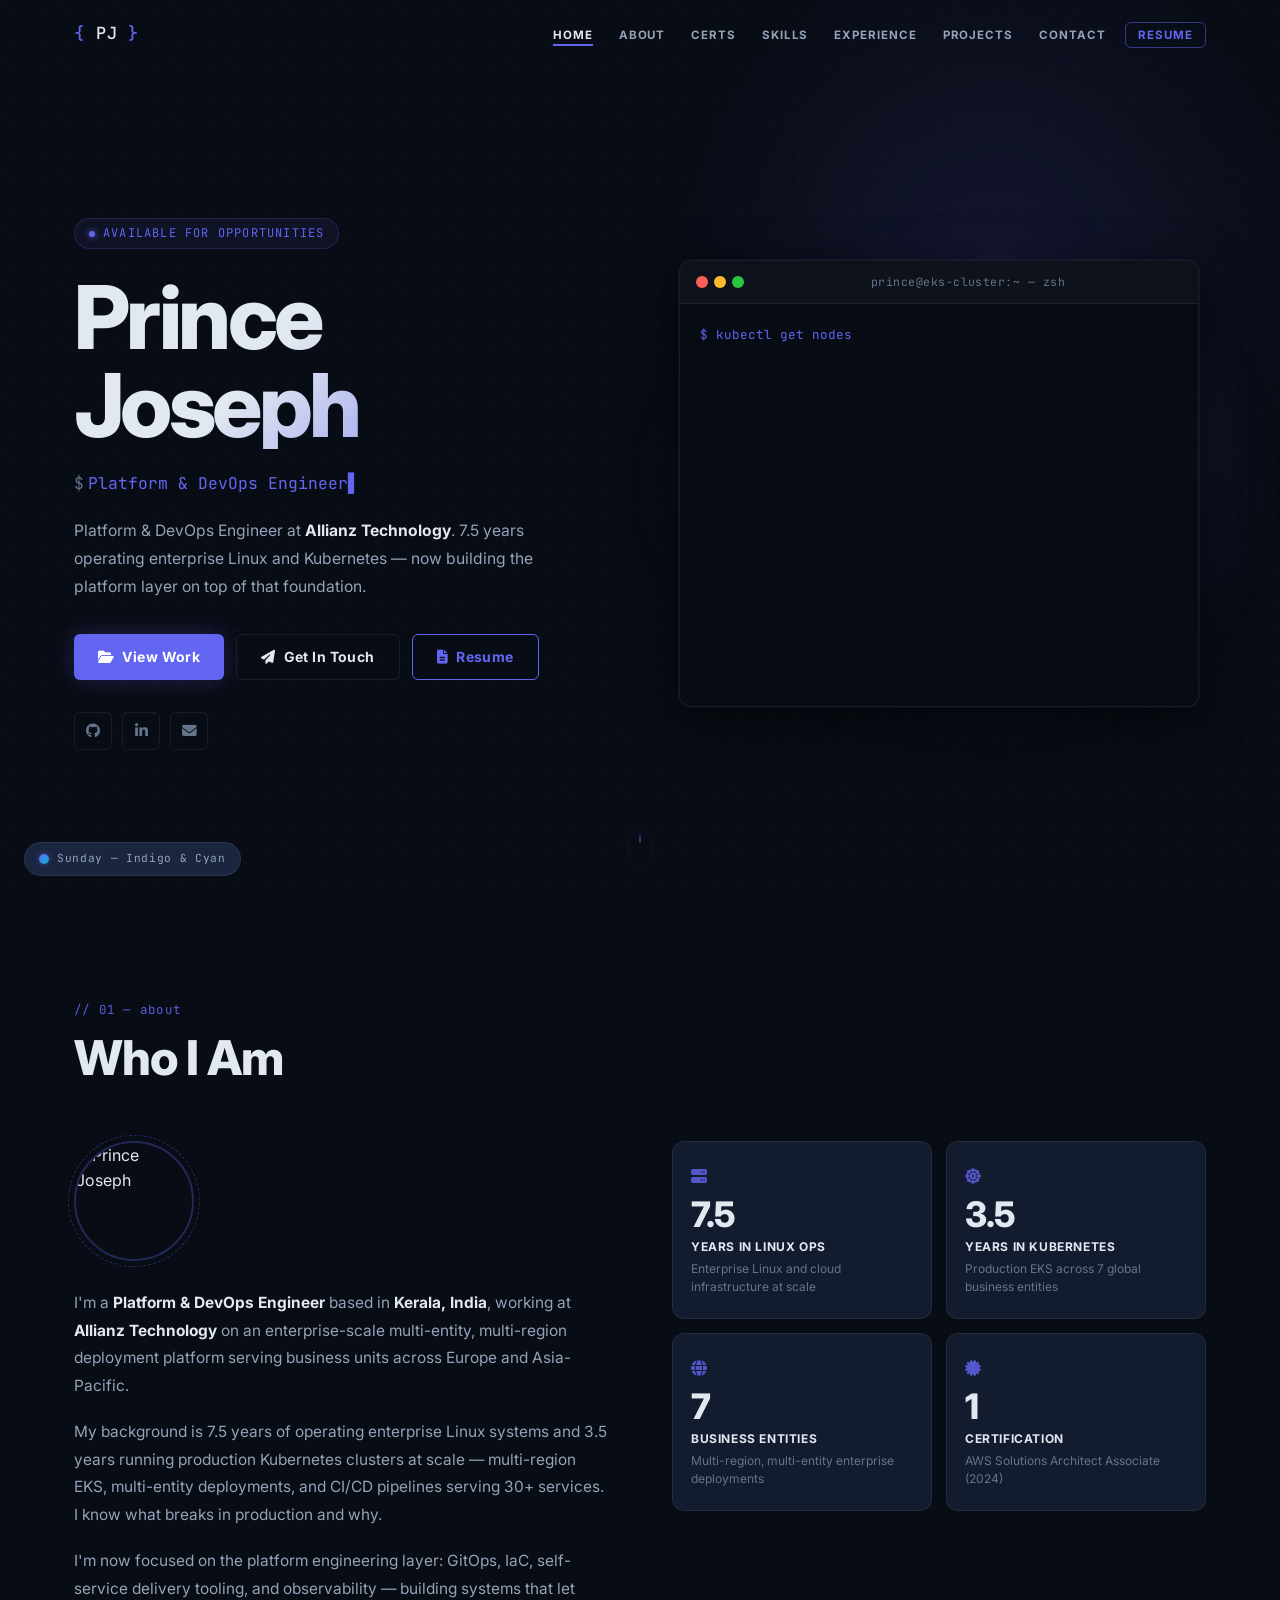
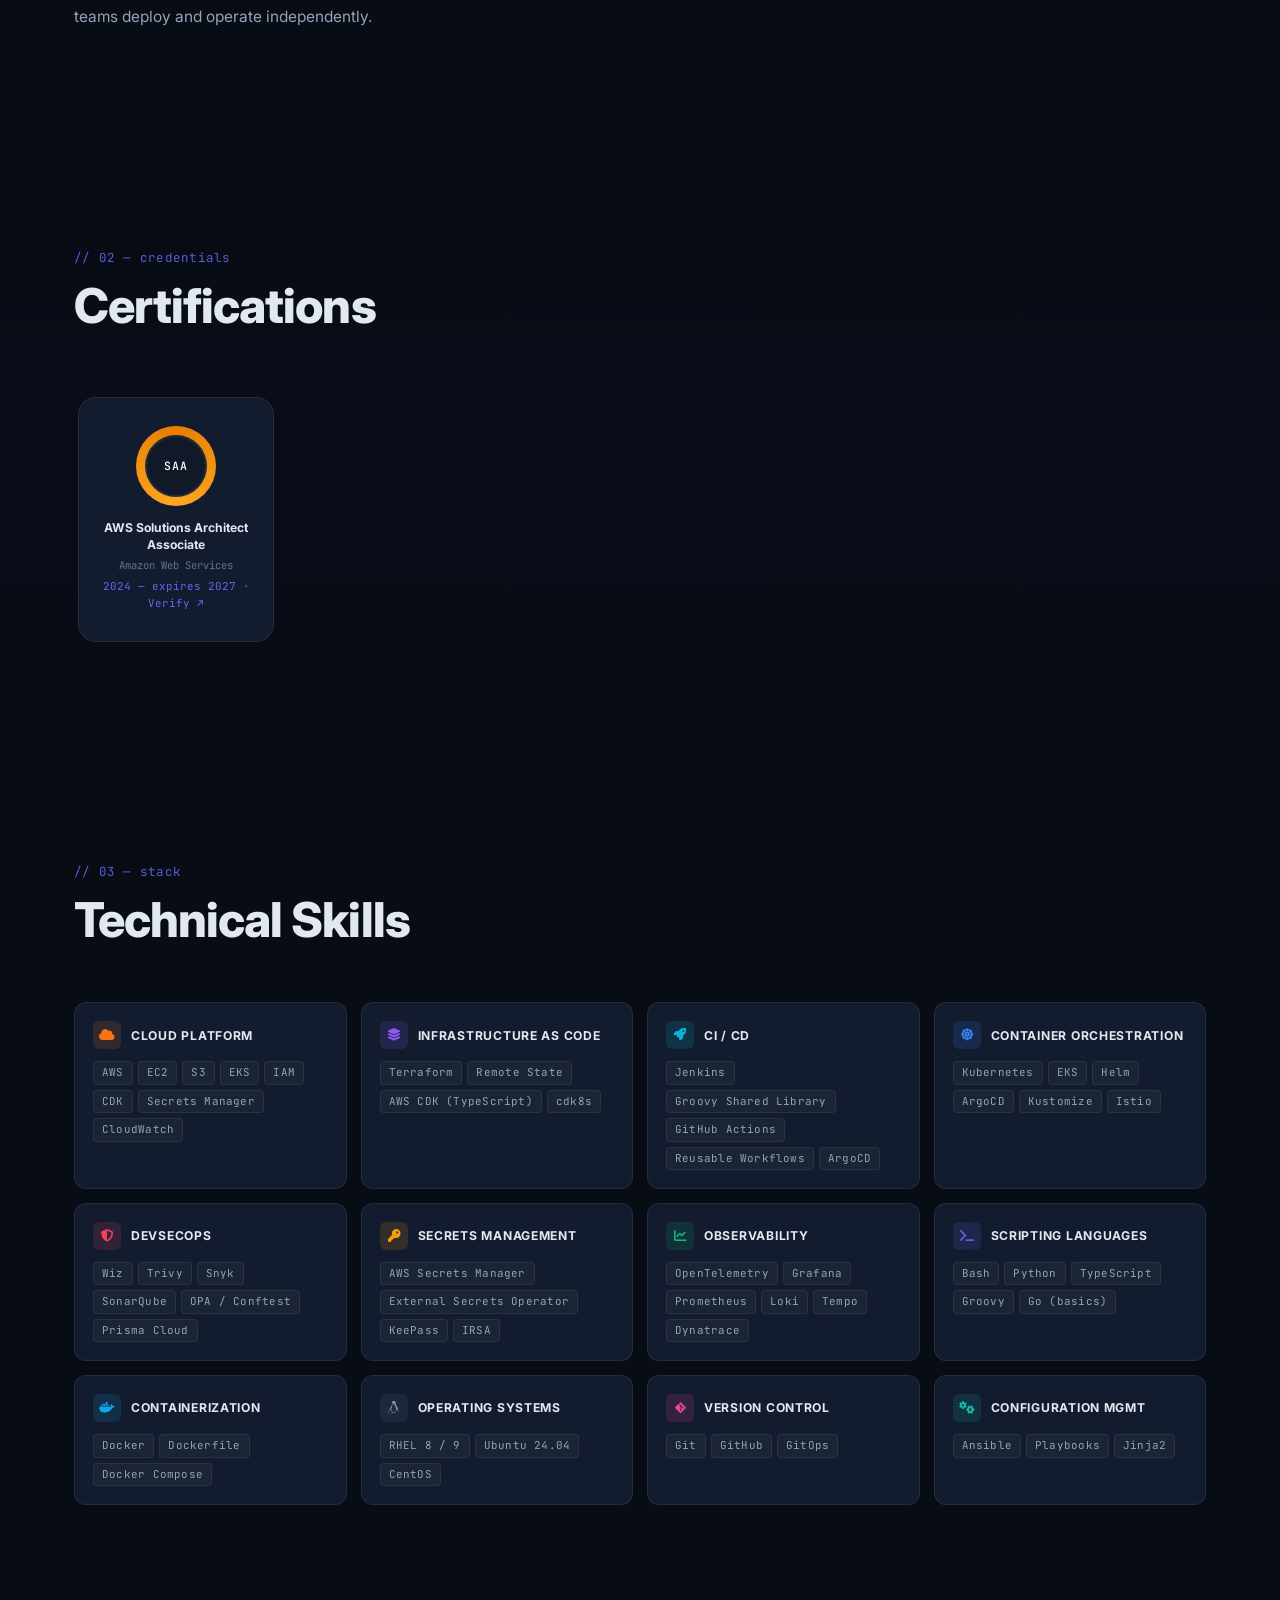
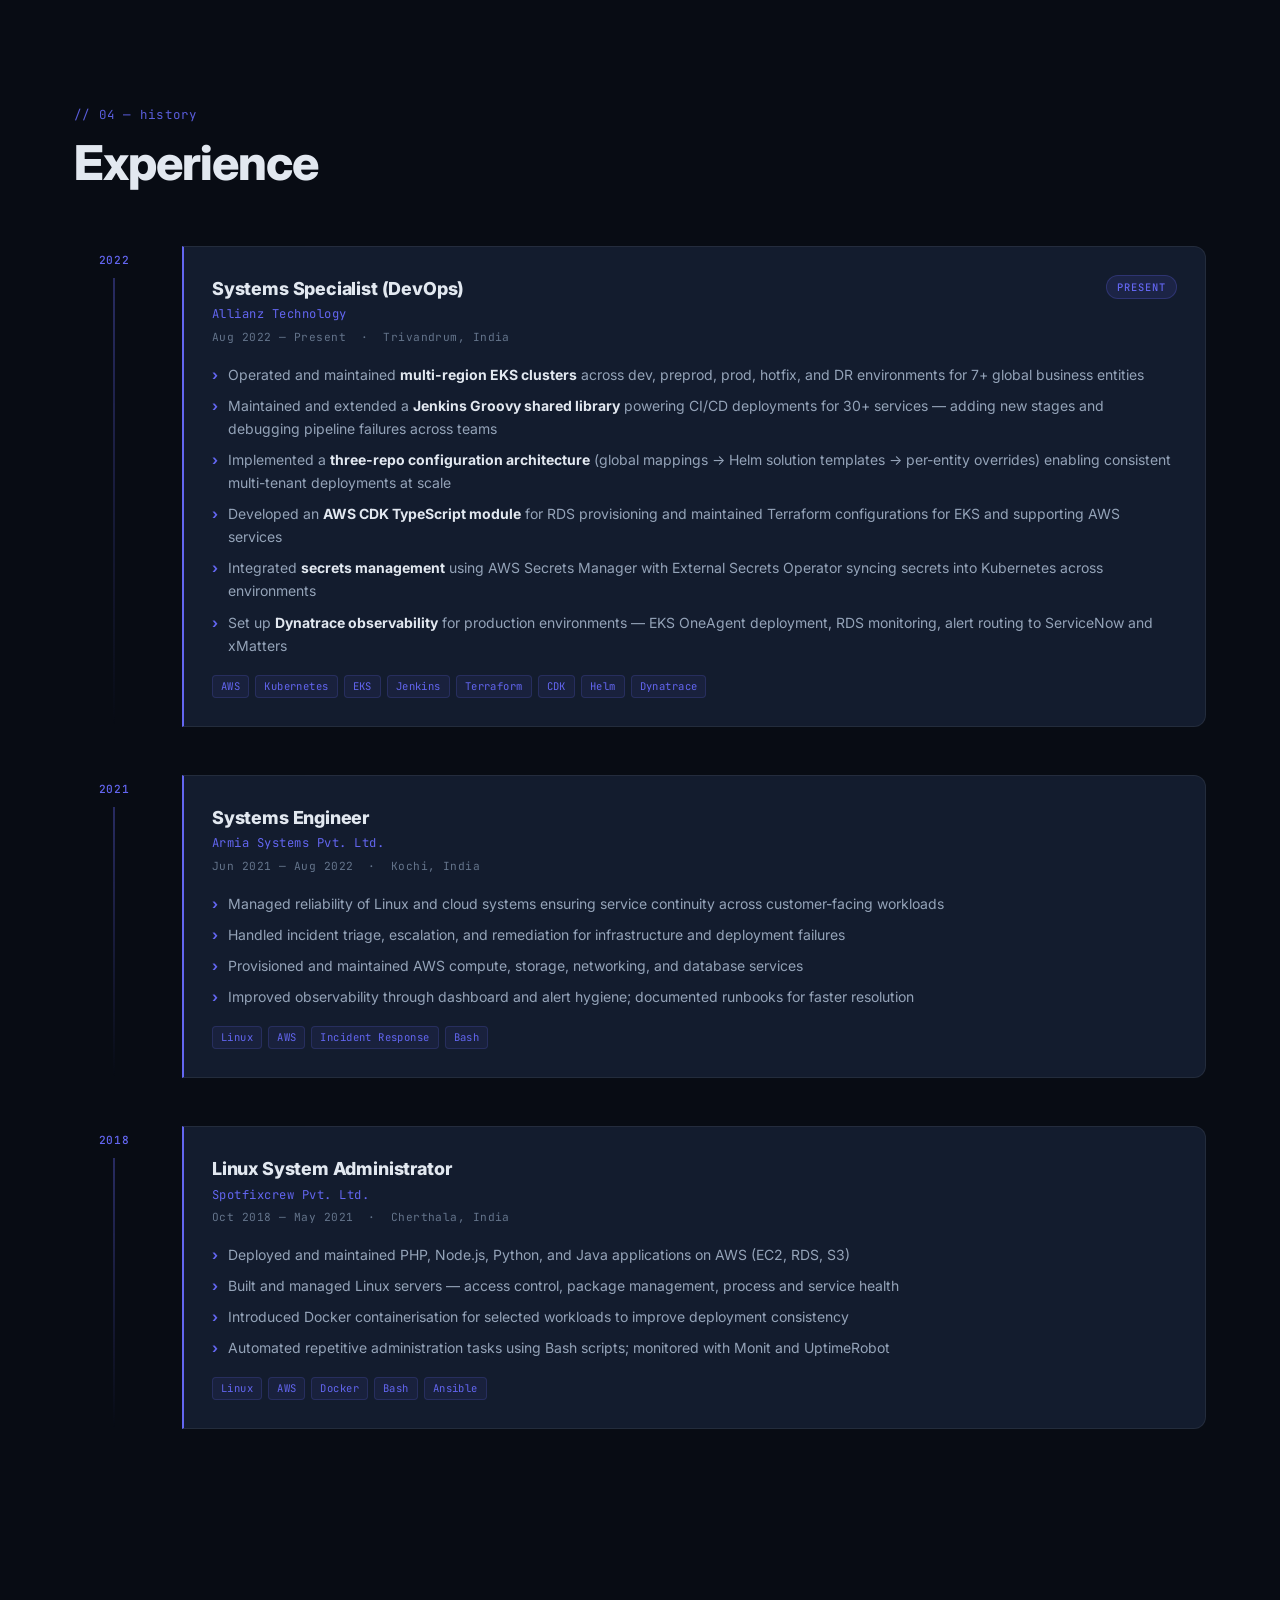
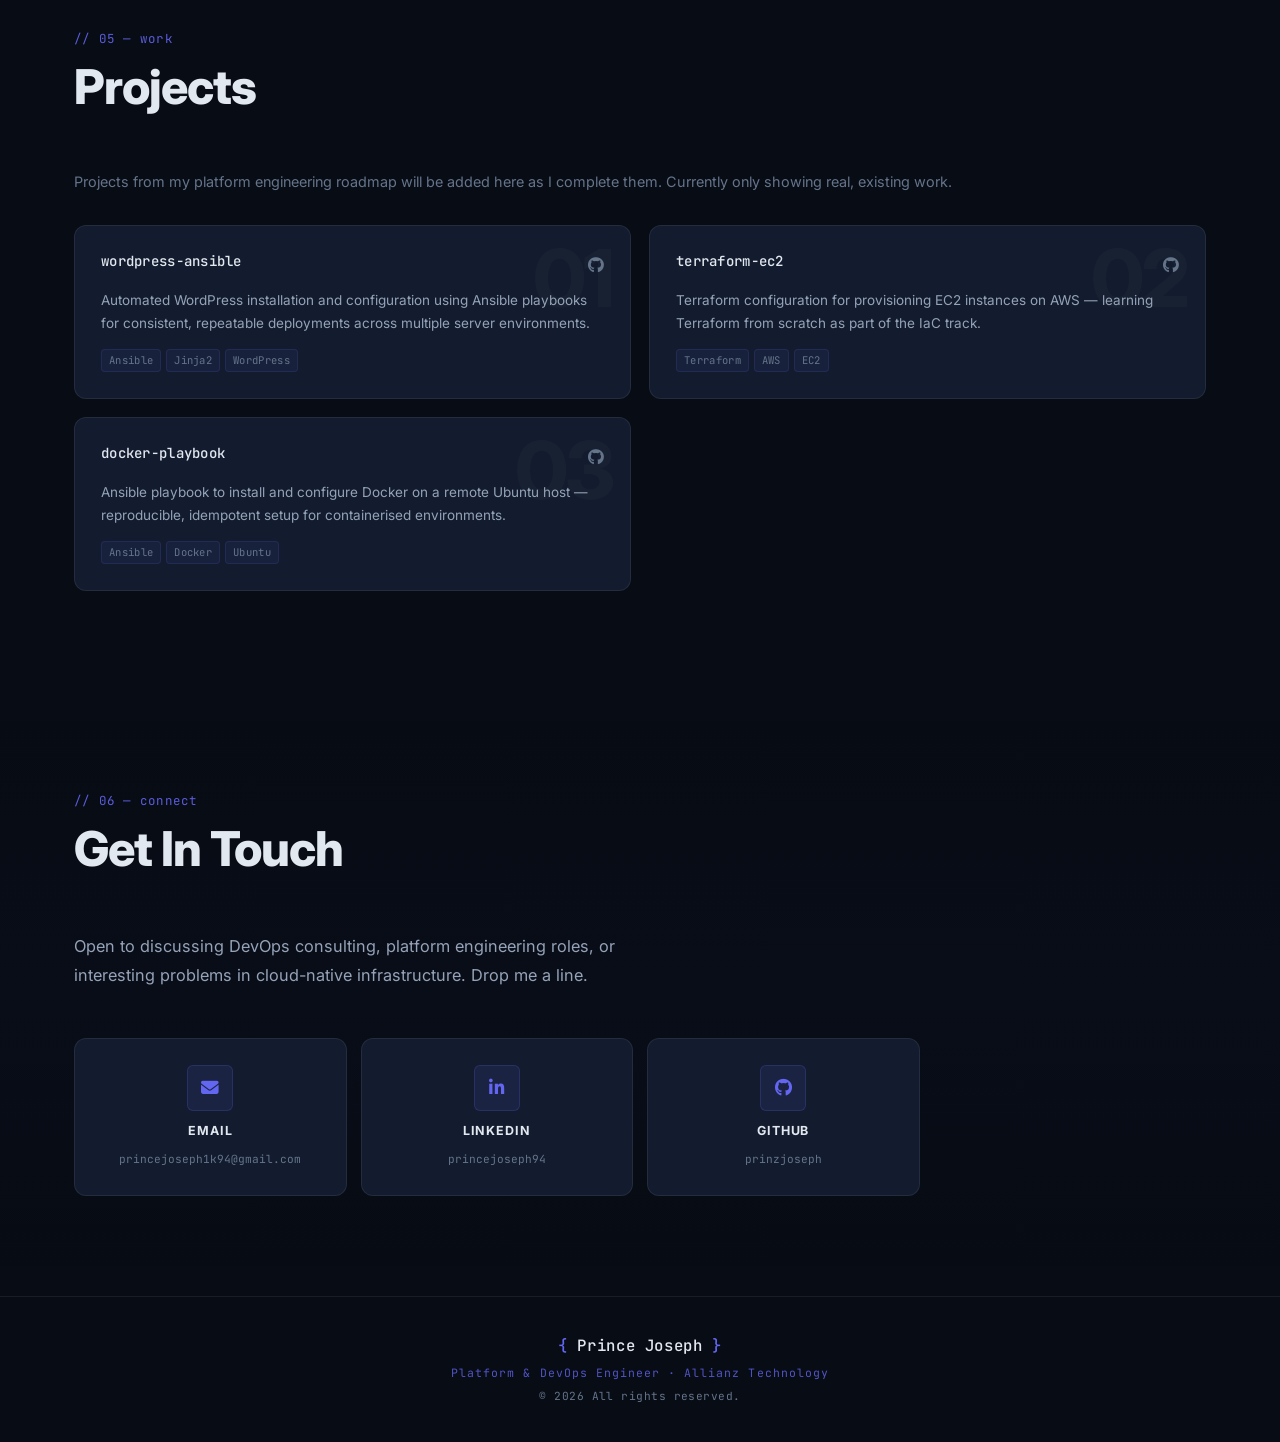
==== commit 18128354: "Update index.html" ====
--- a/index.html
+++ b/index.html
@@ -3,14 +3,16 @@
 <head>
     <meta charset="UTF-8">
     <meta name="viewport" content="width=device-width, initial-scale=1.0">
-    <title>Prince Joseph | DevOps Engineer</title>
+    <title>Prince Joseph — Platform Engineer</title>
     <link rel="stylesheet" href="styles.css">
+    <link rel="icon" type="image/svg+xml" href="data:image/svg+xml,<svg xmlns='http://www.w3.org/2000/svg' viewBox='0 0 32 32'><rect width='32' height='32' rx='6' fill='%23080c14'/><text x='50%25' y='54%25' dominant-baseline='middle' text-anchor='middle' font-family='monospace' font-size='13' font-weight='bold' fill='%23ffffff'>{PJ}</text></svg>">
     <link rel="preconnect" href="https://fonts.googleapis.com">
     <link rel="preconnect" href="https://fonts.gstatic.com" crossorigin>
-    <link href="https://fonts.googleapis.com/css2?family=Inter:wght@300;400;500;600;700&family=JetBrains+Mono:wght@400;500&display=swap" rel="stylesheet">
+    <link href="https://fonts.googleapis.com/css2?family=Inter:wght@400;500;600;700&family=JetBrains+Mono:wght@400;500&display=swap" rel="stylesheet">
     <link rel="stylesheet" href="https://cdnjs.cloudflare.com/ajax/libs/font-awesome/6.5.1/css/all.min.css">
 </head>
 <body>
+
     <!-- Navigation -->
     <nav class="navbar" id="navbar">
         <div class="nav-container">
@@ -20,380 +22,439 @@
             <ul class="nav-links" id="navLinks">
                 <li><a href="#home" class="active">Home</a></li>
                 <li><a href="#about">About</a></li>
+                <li><a href="#certifications">Certs</a></li>
                 <li><a href="#skills">Skills</a></li>
                 <li><a href="#experience">Experience</a></li>
                 <li><a href="#projects">Projects</a></li>
                 <li><a href="#contact">Contact</a></li>
+                <li><a href="resume/" target="_blank" class="nav-resume-btn">Resume</a></li>
             </ul>
             <button class="nav-toggle" id="navToggle" aria-label="Toggle navigation">
-                <span></span>
-                <span></span>
-                <span></span>
+                <span></span><span></span><span></span>
             </button>
         </div>
     </nav>
 
-    <!-- Hero Section -->
+    <!-- Hero -->
     <section class="hero" id="home">
-        <div class="hero-bg-animation">
-            <div class="floating-shapes">
-                <div class="shape"></div>
-                <div class="shape"></div>
-                <div class="shape"></div>
-                <div class="shape"></div>
-                <div class="shape"></div>
-            </div>
-        </div>
         <div class="hero-container">
             <div class="hero-content">
-                <p class="hero-greeting">Hello, I'm</p>
-                <h1 class="hero-name">Prince Joseph</h1>
+                <p class="hero-eyebrow">
+                    <span class="eyebrow-dot"></span>
+                    Available for opportunities
+                </p>
+                <h1 class="hero-name">Prince<br>Joseph</h1>
                 <div class="hero-typewriter">
                     <span class="typewriter-prefix">$ </span>
                     <span class="typewriter-text" id="typewriter"></span>
-                    <span class="typewriter-cursor">|</span>
+                    <span class="typewriter-cursor">▋</span>
                 </div>
                 <p class="hero-description">
-                    DevOps Engineer at <strong>Allianz Technology</strong> with expertise in cloud infrastructure, 
-                    CI/CD pipelines, container orchestration, and infrastructure as code.
+                    Platform &amp; DevOps Engineer at <strong>Allianz Technology</strong>.
+                    7.5 years operating enterprise Linux and Kubernetes — now building the platform layer on top of that foundation.
                 </p>
                 <div class="hero-cta">
-                    <a href="#contact" class="btn btn-primary">Get In Touch</a>
-                    <a href="#projects" class="btn btn-secondary">View Projects</a>
+                    <a href="#projects" class="btn btn-primary">
+                        <i class="fas fa-folder-open"></i> View Work
+                    </a>
+                    <a href="#contact" class="btn btn-secondary">
+                        <i class="fas fa-paper-plane"></i> Get In Touch
+                    </a>
+                    <a href="resume/" target="_blank" class="btn btn-resume">
+                        <i class="fas fa-file-alt"></i> Resume
+                    </a>
                 </div>
                 <div class="hero-social">
                     <a href="https://github.com/prinzjoseph" target="_blank" rel="noopener" aria-label="GitHub"><i class="fab fa-github"></i></a>
                     <a href="https://www.linkedin.com/in/princejoseph94" target="_blank" rel="noopener" aria-label="LinkedIn"><i class="fab fa-linkedin-in"></i></a>
-                    <a href="https://www.instagram.com/princejoseph94" target="_blank" rel="noopener" aria-label="Instagram"><i class="fab fa-instagram"></i></a>
                     <a href="mailto:princejoseph1k94@gmail.com" aria-label="Email"><i class="fas fa-envelope"></i></a>
                 </div>
             </div>
-            <div class="hero-image">
-                <div class="image-wrapper">
-                    <img src="https://avatars.githubusercontent.com/u/16304603?v=4" alt="Prince Joseph" loading="eager">
-                    <div class="image-border"></div>
-                </div>
-                <div class="status-badge">
-                    <span class="status-dot"></span> Available for opportunities
-                </div>
+            <div class="hero-terminal-wrap">
+                <div class="terminal-window" id="heroTerminal">
+                    <div class="terminal-header">
+                        <div class="terminal-controls">
+                            <span class="tc tc-close"></span>
+                            <span class="tc tc-min"></span>
+                            <span class="tc tc-max"></span>
+                        </div>
+                        <span class="terminal-title">prince@eks-cluster:~ — zsh</span>
+                    </div>
+                    <div class="terminal-body" id="terminalBody"></div>
+                </div>
+                <div class="terminal-ambient"></div>
             </div>
         </div>
         <a href="#about" class="scroll-indicator" aria-label="Scroll down">
-            <i class="fas fa-chevron-down"></i>
+            <span class="scroll-bar"></span>
         </a>
     </section>
 
-    <!-- About Section -->
+    <!-- About -->
     <section class="section about" id="about">
         <div class="container">
-            <h2 class="section-title">About Me</h2>
+            <p class="section-label">// 01 — about</p>
+            <h2 class="section-title">Who I Am</h2>
             <div class="about-grid">
                 <div class="about-text">
+                    <div class="about-photo-wrap">
+                        <img src="https://avatars.githubusercontent.com/u/16304603?v=4" alt="Prince Joseph" class="about-photo">
+                        <div class="about-photo-ring"></div>
+                    </div>
                     <p>
-                        I'm a passionate <strong>DevOps Engineer</strong> based in <strong>Kerala, India</strong>, 
-                        currently working at <strong>Allianz Technology</strong>. I specialize in building and 
-                        maintaining robust cloud infrastructure, automating deployment pipelines, and ensuring 
-                        high availability of production systems.
+                        I'm a <strong>Platform &amp; DevOps Engineer</strong> based in <strong>Kerala, India</strong>,
+                        working at <strong>Allianz Technology</strong> on an enterprise-scale
+                        multi-entity, multi-region deployment platform serving business units
+                        across Europe and Asia-Pacific.
                     </p>
                     <p>
-                        With hands-on experience across the full DevOps toolchain — from infrastructure provisioning 
-                        with Terraform and AWS CDK, to containerization with Docker and Kubernetes, to CI/CD with 
-                        Jenkins and GitHub Actions — I help teams ship faster and more reliably.
+                        My background is 7.5 years of operating enterprise Linux systems and
+                        3.5 years running production Kubernetes clusters at scale — multi-region EKS,
+                        multi-entity deployments, and CI/CD pipelines serving 30+ services.
+                        I know what breaks in production and why.
                     </p>
                     <p>
-                        I believe in infrastructure as code, automation-first thinking, and continuous improvement. 
-                        When I'm not automating things, you'll find me exploring new cloud-native technologies.
+                        I'm now focused on the platform engineering layer: GitOps, IaC, self-service
+                        delivery tooling, and observability — building systems that let teams
+                        deploy and operate independently.
                     </p>
                 </div>
                 <div class="about-stats">
-                    <div class="stat-card">
-                        <div class="stat-icon"><i class="fas fa-cloud"></i></div>
-                        <h3>Cloud Native</h3>
-                        <p>AWS infrastructure design & management</p>
-                    </div>
-                    <div class="stat-card">
-                        <div class="stat-icon"><i class="fas fa-code-branch"></i></div>
-                        <h3>CI/CD</h3>
-                        <p>Automated pipelines & deployments</p>
-                    </div>
-                    <div class="stat-card">
-                        <div class="stat-icon"><i class="fas fa-cubes"></i></div>
-                        <h3>Containers</h3>
-                        <p>Docker & Kubernetes orchestration</p>
-                    </div>
-                    <div class="stat-card">
-                        <div class="stat-icon"><i class="fas fa-shield-alt"></i></div>
-                        <h3>Reliability</h3>
-                        <p>Monitoring, alerting & incident response</p>
-                    </div>
-                </div>
-            </div>
-        </div>
-    </section>
-
-    <!-- Skills Section -->
+                    <div class="stat-card fade-in">
+                        <div class="stat-icon"><i class="fas fa-server"></i></div>
+                        <div class="stat-num">7.5</div>
+                        <h3>Years in Linux Ops</h3>
+                        <p>Enterprise Linux and cloud infrastructure at scale</p>
+                    </div>
+                    <div class="stat-card fade-in">
+                        <div class="stat-icon"><i class="fas fa-dharmachakra"></i></div>
+                        <div class="stat-num">3.5</div>
+                        <h3>Years in Kubernetes</h3>
+                        <p>Production EKS across 7 global business entities</p>
+                    </div>
+                    <div class="stat-card fade-in">
+                        <div class="stat-icon"><i class="fas fa-globe"></i></div>
+                        <div class="stat-num">7</div>
+                        <h3>Business Entities</h3>
+                        <p>Multi-region, multi-entity enterprise deployments</p>
+                    </div>
+                    <div class="stat-card fade-in">
+                        <div class="stat-icon"><i class="fas fa-certificate"></i></div>
+                        <div class="stat-num">1</div>
+                        <h3>Certification</h3>
+                        <p>AWS Solutions Architect Associate (2024)</p>
+                    </div>
+                </div>
+            </div>
+        </div>
+    </section>
+
+    <!-- Certifications -->
+    <section class="section certifications" id="certifications">
+        <div class="container">
+            <p class="section-label">// 02 — credentials</p>
+            <h2 class="section-title">Certifications</h2>
+            <div class="certs-scroll">
+                <div class="certs-track">
+                    <a class="cert-card fade-in" href="https://www.credly.com/badges/d55cafa7-7246-4877-b353-6ea0c3efc1d6/" target="_blank" rel="noopener" style="text-decoration:none;cursor:pointer;" title="Verify on Credly">
+                        <div class="cert-emblem cert-saa">
+                            <div class="cert-inner"><span class="cert-abbr">SAA</span></div>
+                        </div>
+                        <div class="cert-info">
+                            <span class="cert-name">AWS Solutions Architect Associate</span>
+                            <span class="cert-issuer">Amazon Web Services</span>
+                            <span class="cert-year">2024 — expires 2027 · Verify ↗</span>
+                        </div>
+                    </a>
+                </div>
+            </div>
+        </div>
+    </section>
+
+    <!-- Skills -->
     <section class="section skills" id="skills">
         <div class="container">
+            <p class="section-label">// 03 — stack</p>
             <h2 class="section-title">Technical Skills</h2>
             <div class="skills-grid">
-                <div class="skill-category">
-                    <div class="skill-category-header">
-                        <i class="fas fa-cloud"></i>
+                <div class="skill-category fade-in" data-color="orange">
+                    <div class="skill-category-header">
+                        <div class="skill-icon"><i class="fas fa-cloud"></i></div>
                         <h3>Cloud Platform</h3>
                     </div>
                     <div class="skill-tags">
-                        <span class="skill-tag">AWS</span>
-                        <span class="skill-tag">EC2</span>
-                        <span class="skill-tag">S3</span>
-                        <span class="skill-tag">EKS</span>
-                        <span class="skill-tag">CloudWatch</span>
-                        <span class="skill-tag">IAM</span>
-                        <span class="skill-tag">CDK</span>
-                    </div>
-                </div>
-                <div class="skill-category">
-                    <div class="skill-category-header">
-                        <i class="fab fa-linux"></i>
+                        <span>AWS</span><span>EC2</span><span>S3</span><span>EKS</span>
+                        <span>IAM</span><span>CDK</span><span>Secrets Manager</span><span>CloudWatch</span>
+                    </div>
+                </div>
+                <div class="skill-category fade-in" data-color="purple">
+                    <div class="skill-category-header">
+                        <div class="skill-icon"><i class="fas fa-layer-group"></i></div>
+                        <h3>Infrastructure as Code</h3>
+                    </div>
+                    <div class="skill-tags">
+                        <span>Terraform</span><span>Remote State</span><span>AWS CDK (TypeScript)</span><span>cdk8s</span>
+                    </div>
+                </div>
+                <div class="skill-category fade-in" data-color="cyan">
+                    <div class="skill-category-header">
+                        <div class="skill-icon"><i class="fas fa-rocket"></i></div>
+                        <h3>CI / CD</h3>
+                    </div>
+                    <div class="skill-tags">
+                        <span>Jenkins</span><span>Groovy Shared Library</span><span>GitHub Actions</span>
+                        <span>Reusable Workflows</span><span>ArgoCD</span>
+                    </div>
+                </div>
+                <div class="skill-category fade-in" data-color="blue">
+                    <div class="skill-category-header">
+                        <div class="skill-icon"><i class="fas fa-dharmachakra"></i></div>
+                        <h3>Container Orchestration</h3>
+                    </div>
+                    <div class="skill-tags">
+                        <span>Kubernetes</span><span>EKS</span><span>Helm</span>
+                        <span>ArgoCD</span><span>Kustomize</span><span>Istio</span>
+                    </div>
+                </div>
+                <div class="skill-category fade-in" data-color="red">
+                    <div class="skill-category-header">
+                        <div class="skill-icon"><i class="fas fa-shield-alt"></i></div>
+                        <h3>DevSecOps</h3>
+                    </div>
+                    <div class="skill-tags">
+                        <span>Wiz</span><span>Trivy</span><span>Snyk</span><span>SonarQube</span>
+                        <span>OPA / Conftest</span><span>Prisma Cloud</span>
+                    </div>
+                </div>
+                <div class="skill-category fade-in" data-color="amber">
+                    <div class="skill-category-header">
+                        <div class="skill-icon"><i class="fas fa-key"></i></div>
+                        <h3>Secrets Management</h3>
+                    </div>
+                    <div class="skill-tags">
+                        <span>AWS Secrets Manager</span><span>External Secrets Operator</span>
+                        <span>KeePass</span><span>IRSA</span>
+                    </div>
+                </div>
+                <div class="skill-category fade-in" data-color="green">
+                    <div class="skill-category-header">
+                        <div class="skill-icon"><i class="fas fa-chart-line"></i></div>
+                        <h3>Observability</h3>
+                    </div>
+                    <div class="skill-tags">
+                        <span>OpenTelemetry</span><span>Grafana</span><span>Prometheus</span>
+                        <span>Loki</span><span>Tempo</span><span>Dynatrace</span>
+                    </div>
+                </div>
+                <div class="skill-category fade-in" data-color="indigo">
+                    <div class="skill-category-header">
+                        <div class="skill-icon"><i class="fas fa-terminal"></i></div>
+                        <h3>Scripting Languages</h3>
+                    </div>
+                    <div class="skill-tags">
+                        <span>Bash</span><span>Python</span><span>TypeScript</span>
+                        <span>Groovy</span><span>Go (basics)</span>
+                    </div>
+                </div>
+                <div class="skill-category fade-in" data-color="sky">
+                    <div class="skill-category-header">
+                        <div class="skill-icon"><i class="fab fa-docker"></i></div>
+                        <h3>Containerization</h3>
+                    </div>
+                    <div class="skill-tags">
+                        <span>Docker</span><span>Dockerfile</span><span>Docker Compose</span>
+                    </div>
+                </div>
+                <div class="skill-category fade-in" data-color="slate">
+                    <div class="skill-category-header">
+                        <div class="skill-icon"><i class="fab fa-linux"></i></div>
                         <h3>Operating Systems</h3>
                     </div>
                     <div class="skill-tags">
-                        <span class="skill-tag">RedHat Linux 8.x/9.x</span>
-                        <span class="skill-tag">Ubuntu 24.04</span>
-                        <span class="skill-tag">CentOS 8.x/9.x</span>
-                    </div>
-                </div>
-                <div class="skill-category">
-                    <div class="skill-category-header">
-                        <i class="fas fa-terminal"></i>
-                        <h3>Scripting Languages</h3>
-                    </div>
-                    <div class="skill-tags">
-                        <span class="skill-tag">Bash</span>
-                        <span class="skill-tag">Python</span>
-                        <span class="skill-tag">TypeScript</span>
-                        <span class="skill-tag">Groovy</span>
-                    </div>
-                </div>
-                <div class="skill-category">
-                    <div class="skill-category-header">
-                        <i class="fas fa-layer-group"></i>
-                        <h3>Infrastructure as Code</h3>
-                    </div>
-                    <div class="skill-tags">
-                        <span class="skill-tag">Terraform</span>
-                        <span class="skill-tag">AWS CDK (TypeScript)</span>
-                        <span class="skill-tag">cdk8s</span>
-                    </div>
-                </div>
-                <div class="skill-category">
-                    <div class="skill-category-header">
-                        <i class="fas fa-cogs"></i>
-                        <h3>Configuration Management</h3>
-                    </div>
-                    <div class="skill-tags">
-                        <span class="skill-tag">Ansible</span>
-                    </div>
-                </div>
-                <div class="skill-category">
-                    <div class="skill-category-header">
-                        <i class="fas fa-rocket"></i>
-                        <h3>CI/CD</h3>
-                    </div>
-                    <div class="skill-tags">
-                        <span class="skill-tag">Jenkins</span>
-                        <span class="skill-tag">GitHub Actions</span>
-                    </div>
-                </div>
-                <div class="skill-category">
-                    <div class="skill-category-header">
-                        <i class="fab fa-docker"></i>
-                        <h3>Containerization</h3>
-                    </div>
-                    <div class="skill-tags">
-                        <span class="skill-tag">Docker</span>
-                        <span class="skill-tag">Dockerfile</span>
-                        <span class="skill-tag">Docker Compose</span>
-                    </div>
-                </div>
-                <div class="skill-category">
-                    <div class="skill-category-header">
-                        <i class="fas fa-dharmachakra"></i>
-                        <h3>Container Orchestration</h3>
-                    </div>
-                    <div class="skill-tags">
-                        <span class="skill-tag">Kubernetes</span>
-                        <span class="skill-tag">EKS</span>
-                        <span class="skill-tag">Helm</span>
-                        <span class="skill-tag">ArgoCD</span>
-                    </div>
-                </div>
-                <div class="skill-category">
-                    <div class="skill-category-header">
-                        <i class="fas fa-chart-line"></i>
-                        <h3>Monitoring & Observability</h3>
-                    </div>
-                    <div class="skill-tags">
-                        <span class="skill-tag">AWS CloudWatch</span>
-                        <span class="skill-tag">Dynatrace</span>
-                    </div>
-                </div>
-                <div class="skill-category">
-                    <div class="skill-category-header">
-                        <i class="fab fa-git-alt"></i>
+                        <span>RHEL 8 / 9</span><span>Ubuntu 24.04</span><span>CentOS</span>
+                    </div>
+                </div>
+                <div class="skill-category fade-in" data-color="pink">
+                    <div class="skill-category-header">
+                        <div class="skill-icon"><i class="fab fa-git-alt"></i></div>
                         <h3>Version Control</h3>
                     </div>
                     <div class="skill-tags">
-                        <span class="skill-tag">Git</span>
-                        <span class="skill-tag">GitHub</span>
-                    </div>
-                </div>
-            </div>
-        </div>
-    </section>
-
-    <!-- Experience Section -->
+                        <span>Git</span><span>GitHub</span><span>GitOps</span>
+                    </div>
+                </div>
+                <div class="skill-category fade-in" data-color="teal">
+                    <div class="skill-category-header">
+                        <div class="skill-icon"><i class="fas fa-cogs"></i></div>
+                        <h3>Configuration Mgmt</h3>
+                    </div>
+                    <div class="skill-tags">
+                        <span>Ansible</span><span>Playbooks</span><span>Jinja2</span>
+                    </div>
+                </div>
+            </div>
+        </div>
+    </section>
+
+    <!-- Experience -->
     <section class="section experience" id="experience">
         <div class="container">
+            <p class="section-label">// 04 — history</p>
             <h2 class="section-title">Experience</h2>
             <div class="timeline">
-                <div class="timeline-item">
-                    <div class="timeline-dot"></div>
+                <div class="timeline-item fade-in">
+                    <div class="timeline-aside">
+                        <span class="timeline-year">2022</span>
+                        <span class="timeline-dot-line"></span>
+                    </div>
                     <div class="timeline-content">
-                        <div class="timeline-header">
-                            <h3>DevOps Engineer</h3>
-                            <span class="timeline-company">Allianz Technology</span>
-                        </div>
-                        <span class="timeline-date">Present</span>
+                        <div class="timeline-top">
+                            <div>
+                                <h3 class="timeline-role">Systems Specialist (DevOps)</h3>
+                                <span class="timeline-company">Allianz Technology</span>
+                            </div>
+                            <span class="timeline-badge">Present</span>
+                        </div>
+                        <span class="timeline-period">Aug 2022 — Present &nbsp;·&nbsp; Trivandrum, India</span>
                         <ul class="timeline-details">
-                            <li>Design and manage cloud infrastructure on AWS for enterprise-grade applications</li>
-                            <li>Build and maintain CI/CD pipelines using Jenkins and GitHub Actions</li>
-                            <li>Containerize applications with Docker and orchestrate with Kubernetes (EKS)</li>
-                            <li>Implement Infrastructure as Code using Terraform and AWS CDK (TypeScript)</li>
-                            <li>Automate configuration management with Ansible</li>
-                            <li>Set up monitoring and alerting using AWS CloudWatch and Dynatrace</li>
-                            <li>Manage Linux servers (RHEL, Ubuntu, CentOS) in production environments</li>
+                            <li>Operated and maintained <strong>multi-region EKS clusters</strong> across dev, preprod, prod, hotfix, and DR environments for 7+ global business entities</li>
+                            <li>Maintained and extended a <strong>Jenkins Groovy shared library</strong> powering CI/CD deployments for 30+ services — adding new stages and debugging pipeline failures across teams</li>
+                            <li>Implemented a <strong>three-repo configuration architecture</strong> (global mappings → Helm solution templates → per-entity overrides) enabling consistent multi-tenant deployments at scale</li>
+                            <li>Developed an <strong>AWS CDK TypeScript module</strong> for RDS provisioning and maintained Terraform configurations for EKS and supporting AWS services</li>
+                            <li>Integrated <strong>secrets management</strong> using AWS Secrets Manager with External Secrets Operator syncing secrets into Kubernetes across environments</li>
+                            <li>Set up <strong>Dynatrace observability</strong> for production environments — EKS OneAgent deployment, RDS monitoring, alert routing to ServiceNow and xMatters</li>
                         </ul>
-                    </div>
-                </div>
-            </div>
-        </div>
-    </section>
-
-    <!-- Projects Section -->
+                        <div class="timeline-tags">
+                            <span>AWS</span><span>Kubernetes</span><span>EKS</span><span>Jenkins</span>
+                            <span>Terraform</span><span>CDK</span><span>Helm</span><span>Dynatrace</span>
+                        </div>
+                    </div>
+                </div>
+                <div class="timeline-item fade-in">
+                    <div class="timeline-aside">
+                        <span class="timeline-year">2021</span>
+                        <span class="timeline-dot-line"></span>
+                    </div>
+                    <div class="timeline-content">
+                        <div class="timeline-top">
+                            <div>
+                                <h3 class="timeline-role">Systems Engineer</h3>
+                                <span class="timeline-company">Armia Systems Pvt. Ltd.</span>
+                            </div>
+                        </div>
+                        <span class="timeline-period">Jun 2021 — Aug 2022 &nbsp;·&nbsp; Kochi, India</span>
+                        <ul class="timeline-details">
+                            <li>Managed reliability of Linux and cloud systems ensuring service continuity across customer-facing workloads</li>
+                            <li>Handled incident triage, escalation, and remediation for infrastructure and deployment failures</li>
+                            <li>Provisioned and maintained AWS compute, storage, networking, and database services</li>
+                            <li>Improved observability through dashboard and alert hygiene; documented runbooks for faster resolution</li>
+                        </ul>
+                        <div class="timeline-tags">
+                            <span>Linux</span><span>AWS</span><span>Incident Response</span><span>Bash</span>
+                        </div>
+                    </div>
+                </div>
+                <div class="timeline-item fade-in">
+                    <div class="timeline-aside">
+                        <span class="timeline-year">2018</span>
+                        <span class="timeline-dot-line"></span>
+                    </div>
+                    <div class="timeline-content">
+                        <div class="timeline-top">
+                            <div>
+                                <h3 class="timeline-role">Linux System Administrator</h3>
+                                <span class="timeline-company">Spotfixcrew Pvt. Ltd.</span>
+                            </div>
+                        </div>
+                        <span class="timeline-period">Oct 2018 — May 2021 &nbsp;·&nbsp; Cherthala, India</span>
+                        <ul class="timeline-details">
+                            <li>Deployed and maintained PHP, Node.js, Python, and Java applications on AWS (EC2, RDS, S3)</li>
+                            <li>Built and managed Linux servers — access control, package management, process and service health</li>
+                            <li>Introduced Docker containerisation for selected workloads to improve deployment consistency</li>
+                            <li>Automated repetitive administration tasks using Bash scripts; monitored with Monit and UptimeRobot</li>
+                        </ul>
+                        <div class="timeline-tags">
+                            <span>Linux</span><span>AWS</span><span>Docker</span><span>Bash</span><span>Ansible</span>
+                        </div>
+                    </div>
+                </div>
+            </div>
+        </div>
+    </section>
+
+    <!-- Projects -->
     <section class="section projects" id="projects">
         <div class="container">
+            <p class="section-label">// 05 — work</p>
             <h2 class="section-title">Projects</h2>
+            <p style="color:var(--text-muted);font-size:0.9rem;margin-bottom:2rem;">Projects from my platform engineering roadmap will be added here as I complete them. Currently only showing real, existing work.</p>
             <div class="projects-grid">
-                <div class="project-card">
-                    <div class="project-icon"><i class="fab fa-wordpress"></i></div>
-                    <h3>WordPress Ansible</h3>
-                    <p>Automated WordPress installation and configuration using Ansible playbooks for consistent, repeatable deployments.</p>
-                    <div class="project-tags">
-                        <span>Ansible</span>
-                        <span>Jinja</span>
-                        <span>WordPress</span>
-                    </div>
-                    <a href="https://github.com/prinzjoseph/wordpress-ansible" target="_blank" rel="noopener" class="project-link">
-                        <i class="fab fa-github"></i> View Source
-                    </a>
-                </div>
-                <div class="project-card">
-                    <div class="project-icon"><i class="fas fa-database"></i></div>
-                    <h3>Azure PSQL Backup to Blob</h3>
-                    <p>Shell script to automate PostgreSQL database backups and upload them to Azure Blob Storage for disaster recovery.</p>
-                    <div class="project-tags">
-                        <span>Shell</span>
-                        <span>Azure</span>
-                        <span>PostgreSQL</span>
-                    </div>
-                    <a href="https://github.com/prinzjoseph/upload_azure_psql_backup_to_blob" target="_blank" rel="noopener" class="project-link">
-                        <i class="fab fa-github"></i> View Source
-                    </a>
-                </div>
-                <div class="project-card">
-                    <div class="project-icon"><i class="fas fa-shield-alt"></i></div>
-                    <h3>CSF IP Deny Script</h3>
-                    <p>Linux shell script to bulk-deny IP addresses in CSF (ConfigServer Security & Firewall) for enhanced server security.</p>
-                    <div class="project-tags">
-                        <span>Shell</span>
-                        <span>Linux</span>
-                        <span>Security</span>
-                    </div>
-                    <a href="https://github.com/prinzjoseph/deny-ip-in-csf" target="_blank" rel="noopener" class="project-link">
-                        <i class="fab fa-github"></i> View Source
-                    </a>
-                </div>
-                <div class="project-card">
-                    <div class="project-icon"><i class="fas fa-archive"></i></div>
-                    <h3>Website Backup & Restore</h3>
-                    <p>Comprehensive backup and restore script for website files and databases with automated scheduling support.</p>
-                    <div class="project-tags">
-                        <span>Shell</span>
-                        <span>Backup</span>
-                        <span>Automation</span>
-                    </div>
-                    <a href="https://github.com/prinzjoseph/Website_Backup_and_restore_script" target="_blank" rel="noopener" class="project-link">
-                        <i class="fab fa-github"></i> View Source
-                    </a>
-                </div>
-                <div class="project-card">
-                    <div class="project-icon"><i class="fab fa-docker"></i></div>
-                    <h3>Dockerfiles</h3>
-                    <p>Collection of optimized Dockerfiles for various application stacks and development environments.</p>
-                    <div class="project-tags">
-                        <span>Docker</span>
-                        <span>Containers</span>
-                    </div>
-                    <a href="https://github.com/prinzjoseph/dockerfiles" target="_blank" rel="noopener" class="project-link">
-                        <i class="fab fa-github"></i> View Source
-                    </a>
-                </div>
-                <div class="project-card">
-                    <div class="project-icon"><i class="fab fa-node-js"></i></div>
-                    <h3>Node React App</h3>
-                    <p>Full-stack application built with Node.js backend and React frontend, demonstrating modern web development practices.</p>
-                    <div class="project-tags">
-                        <span>JavaScript</span>
-                        <span>Node.js</span>
-                        <span>React</span>
-                    </div>
-                    <a href="https://github.com/prinzjoseph/node-react" target="_blank" rel="noopener" class="project-link">
-                        <i class="fab fa-github"></i> View Source
-                    </a>
-                </div>
-            </div>
-        </div>
-    </section>
-
-    <!-- Contact Section -->
+
+                <div class="project-card fade-in">
+                    <span class="project-num">01</span>
+                    <div class="project-body">
+                        <div class="project-header">
+                            <h3>wordpress-ansible</h3>
+                            <a href="https://github.com/prinzjoseph/wordpress-ansible" target="_blank" rel="noopener" class="project-gh" aria-label="GitHub"><i class="fab fa-github"></i></a>
+                        </div>
+                        <p>Automated WordPress installation and configuration using Ansible playbooks for consistent, repeatable deployments across multiple server environments.</p>
+                        <div class="project-tags"><span>Ansible</span><span>Jinja2</span><span>WordPress</span></div>
+                    </div>
+                </div>
+
+                <div class="project-card fade-in">
+                    <span class="project-num">02</span>
+                    <div class="project-body">
+                        <div class="project-header">
+                            <h3>terraform-ec2</h3>
+                            <a href="https://github.com/prinzjoseph/terraform-ec2" target="_blank" rel="noopener" class="project-gh" aria-label="GitHub"><i class="fab fa-github"></i></a>
+                        </div>
+                        <p>Terraform configuration for provisioning EC2 instances on AWS — learning Terraform from scratch as part of the IaC track.</p>
+                        <div class="project-tags"><span>Terraform</span><span>AWS</span><span>EC2</span></div>
+                    </div>
+                </div>
+
+                <div class="project-card fade-in">
+                    <span class="project-num">03</span>
+                    <div class="project-body">
+                        <div class="project-header">
+                            <h3>docker-playbook</h3>
+                            <a href="https://github.com/prinzjoseph/docker-playbook" target="_blank" rel="noopener" class="project-gh" aria-label="GitHub"><i class="fab fa-github"></i></a>
+                        </div>
+                        <p>Ansible playbook to install and configure Docker on a remote Ubuntu host — reproducible, idempotent setup for containerised environments.</p>
+                        <div class="project-tags"><span>Ansible</span><span>Docker</span><span>Ubuntu</span></div>
+                    </div>
+                </div>
+
+            </div>
+        </div>
+    </section>
+
+    <!-- Contact -->
     <section class="section contact" id="contact">
         <div class="container">
+            <p class="section-label">// 06 — connect</p>
             <h2 class="section-title">Get In Touch</h2>
             <p class="contact-intro">
-                I'm always open to discussing new opportunities, interesting projects, or just having a chat 
-                about DevOps and cloud technologies. Feel free to reach out!
+                Open to discussing DevOps consulting, platform engineering roles,
+                or interesting problems in cloud-native infrastructure. Drop me a line.
             </p>
             <div class="contact-grid">
-                <a href="mailto:princejoseph1k94@gmail.com" class="contact-card">
+                <a href="mailto:princejoseph1k94@gmail.com" class="contact-card fade-in">
                     <div class="contact-icon"><i class="fas fa-envelope"></i></div>
                     <h3>Email</h3>
                     <p>princejoseph1k94@gmail.com</p>
                 </a>
-                <a href="https://www.linkedin.com/in/princejoseph94" target="_blank" rel="noopener" class="contact-card">
+                <a href="https://www.linkedin.com/in/princejoseph94" target="_blank" rel="noopener" class="contact-card fade-in">
                     <div class="contact-icon"><i class="fab fa-linkedin-in"></i></div>
                     <h3>LinkedIn</h3>
                     <p>princejoseph94</p>
                 </a>
-                <a href="https://github.com/prinzjoseph" target="_blank" rel="noopener" class="contact-card">
+                <a href="https://github.com/prinzjoseph" target="_blank" rel="noopener" class="contact-card fade-in">
                     <div class="contact-icon"><i class="fab fa-github"></i></div>
                     <h3>GitHub</h3>
                     <p>prinzjoseph</p>
                 </a>
-                <a href="https://www.instagram.com/princejoseph94" target="_blank" rel="noopener" class="contact-card">
-                    <div class="contact-icon"><i class="fab fa-instagram"></i></div>
-                    <h3>Instagram</h3>
-                    <p>princejoseph94</p>
-                </a>
             </div>
         </div>
     </section>
@@ -402,11 +463,9 @@
     <footer class="footer">
         <div class="container">
             <div class="footer-content">
-                <p class="footer-logo">
-                    <span class="logo-bracket">{</span> Prince Joseph <span class="logo-bracket">}</span>
-                </p>
-                <p class="footer-text">Designed & Built by Prince Joseph</p>
-                <p class="footer-copyright">&copy; 2026 All rights reserved.</p>
+                <p class="footer-logo"><span class="logo-bracket">{</span> Prince Joseph <span class="logo-bracket">}</span></p>
+                <p class="footer-role">Platform &amp; DevOps Engineer · Allianz Technology</p>
+                <p class="footer-copy">&copy; 2026 All rights reserved.</p>
             </div>
         </div>
     </footer>
@@ -419,24 +478,18 @@
 
     <!-- Theme Picker -->
     <div class="theme-picker" id="themePicker">
-        <div class="theme-picker-title">Daily Themes</div>
+        <div class="theme-picker-title">// daily themes</div>
         <div class="theme-picker-grid">
-            <button class="theme-picker-btn" data-theme="sunday" style="background: linear-gradient(135deg, #6366f1, #06b6d4);" title="Sunday"><span>S</span></button>
-            <button class="theme-picker-btn" data-theme="monday" style="background: linear-gradient(135deg, #10b981, #14b8a6);" title="Monday"><span>M</span></button>
-            <button class="theme-picker-btn" data-theme="tuesday" style="background: linear-gradient(135deg, #f43f5e, #ec4899);" title="Tuesday"><span>T</span></button>
-            <button class="theme-picker-btn" data-theme="wednesday" style="background: linear-gradient(135deg, #f59e0b, #f97316);" title="Wednesday"><span>W</span></button>
-            <button class="theme-picker-btn" data-theme="thursday" style="background: linear-gradient(135deg, #8b5cf6, #a855f7);" title="Thursday"><span>T</span></button>
-            <button class="theme-picker-btn" data-theme="friday" style="background: linear-gradient(135deg, #0ea5e9, #3b82f6);" title="Friday"><span>F</span></button>
-            <button class="theme-picker-btn" data-theme="saturday" style="background: linear-gradient(135deg, #64748b, #78716c);" title="Saturday"><span>S</span></button>
+            <button class="theme-picker-btn" data-theme="sunday"    style="background:linear-gradient(135deg,#6366f1,#06b6d4)"  title="Sunday"><span>S</span></button>
+            <button class="theme-picker-btn" data-theme="monday"    style="background:linear-gradient(135deg,#10b981,#14b8a6)"  title="Monday"><span>M</span></button>
+            <button class="theme-picker-btn" data-theme="tuesday"   style="background:linear-gradient(135deg,#f43f5e,#ec4899)"  title="Tuesday"><span>T</span></button>
+            <button class="theme-picker-btn" data-theme="wednesday" style="background:linear-gradient(135deg,#f59e0b,#f97316)"  title="Wednesday"><span>W</span></button>
+            <button class="theme-picker-btn" data-theme="thursday"  style="background:linear-gradient(135deg,#8b5cf6,#a855f7)"  title="Thursday"><span>T</span></button>
+            <button class="theme-picker-btn" data-theme="friday"    style="background:linear-gradient(135deg,#0ea5e9,#3b82f6)"  title="Friday"><span>F</span></button>
+            <button class="theme-picker-btn" data-theme="saturday"  style="background:linear-gradient(135deg,#64748b,#78716c)"  title="Saturday"><span>S</span></button>
         </div>
         <div class="theme-picker-days">
-            <span class="theme-picker-day">Sun</span>
-            <span class="theme-picker-day">Mon</span>
-            <span class="theme-picker-day">Tue</span>
-            <span class="theme-picker-day">Wed</span>
-            <span class="theme-picker-day">Thu</span>
-            <span class="theme-picker-day">Fri</span>
-            <span class="theme-picker-day">Sat</span>
+            <span>Sun</span><span>Mon</span><span>Tue</span><span>Wed</span><span>Thu</span><span>Fri</span><span>Sat</span>
         </div>
         <p class="theme-picker-note">Auto-changes daily. Click to preview.</p>
     </div>
--- a/styles.css
+++ b/styles.css
@@ -1,284 +1,378 @@
-/* ========================================
-   CSS Variables & Reset
-   ======================================== */
+/* ============================================================
+   PRINCE JOSEPH — Portfolio CSS
+   Inter + JetBrains Mono | Clean Dark Theme
+   ============================================================ */
+
+/* ============================================================
+   THEME VARIABLES — 7 DAILY THEMES
+   ============================================================ */
 :root {
-    --primary: #6366f1;
-    --primary-light: #818cf8;
-    --primary-dark: #4f46e5;
-    --accent: #06b6d4;
-    --accent-light: #22d3ee;
-    --bg-dark: #0f172a;
-    --bg-card: #1e293b;
-    --bg-card-hover: #334155;
-    --text-primary: #f1f5f9;
-    --text-secondary: #94a3b8;
-    --text-muted: #64748b;
-    --border: #334155;
-    --gradient-1: linear-gradient(135deg, #6366f1, #06b6d4);
-    --gradient-2: linear-gradient(135deg, #6366f1, #a855f7);
-    --shadow-sm: 0 1px 2px rgba(0, 0, 0, 0.3);
-    --shadow-md: 0 4px 6px rgba(0, 0, 0, 0.3);
-    --shadow-lg: 0 10px 15px rgba(0, 0, 0, 0.3);
-    --shadow-xl: 0 20px 25px rgba(0, 0, 0, 0.3);
-    --radius-sm: 6px;
-    --radius-md: 12px;
-    --radius-lg: 20px;
-    --radius-full: 9999px;
-    --transition: 0.3s cubic-bezier(0.4, 0, 0.2, 1);
-    --font-sans: 'Inter', -apple-system, BlinkMacSystemFont, sans-serif;
-    --font-mono: 'JetBrains Mono', 'Fira Code', monospace;
-}
-
-*, *::before, *::after {
-    margin: 0;
-    padding: 0;
-    box-sizing: border-box;
-}
-
-html {
-    scroll-behavior: smooth;
-    scroll-padding-top: 80px;
-}
+    --accent:        #6366f1;
+    --accent-rgb:    99, 102, 241;
+    --accent2:       #06b6d4;
+    --accent2-rgb:   6, 182, 212;
+    --bg:            #080c14;
+    --bg2:           #0d1525;
+    --bg3:           #111827;
+    --surface:       #131c2e;
+    --surface2:      #1a2540;
+    --border:        rgba(255,255,255,0.07);
+    --border-accent: rgba(99,102,241,0.3);
+    --text:          #e2e8f0;
+    --text-muted:    #64748b;
+    --text-dim:      #94a3b8;
+    --font-display:  'Inter', sans-serif;
+    --font-mono:     'JetBrains Mono', monospace;
+    --radius-sm:     6px;
+    --radius:        12px;
+    --radius-lg:     18px;
+    --shadow:        0 4px 24px rgba(0,0,0,0.4);
+    --shadow-lg:     0 12px 48px rgba(0,0,0,0.6);
+    --nav-h:         68px;
+}
+
+/* Sunday — Indigo/Cyan */
+[data-theme="sunday"] {
+    --accent:        #6366f1;
+    --accent-rgb:    99, 102, 241;
+    --accent2:       #06b6d4;
+    --accent2-rgb:   6, 182, 212;
+    --border-accent: rgba(99,102,241,0.3);
+}
+/* Monday — Emerald/Teal */
+[data-theme="monday"] {
+    --accent:        #10b981;
+    --accent-rgb:    16, 185, 129;
+    --accent2:       #14b8a6;
+    --accent2-rgb:   20, 184, 166;
+    --border-accent: rgba(16,185,129,0.3);
+}
+/* Tuesday — Rose/Pink */
+[data-theme="tuesday"] {
+    --accent:        #f43f5e;
+    --accent-rgb:    244, 63, 94;
+    --accent2:       #ec4899;
+    --accent2-rgb:   236, 72, 153;
+    --border-accent: rgba(244,63,94,0.3);
+}
+/* Wednesday — Amber/Orange */
+[data-theme="wednesday"] {
+    --accent:        #f59e0b;
+    --accent-rgb:    245, 158, 11;
+    --accent2:       #f97316;
+    --accent2-rgb:   249, 115, 22;
+    --border-accent: rgba(245,158,11,0.3);
+}
+/* Thursday — Violet/Purple */
+[data-theme="thursday"] {
+    --accent:        #8b5cf6;
+    --accent-rgb:    139, 92, 246;
+    --accent2:       #a855f7;
+    --accent2-rgb:   168, 85, 247;
+    --border-accent: rgba(139,92,246,0.3);
+}
+/* Friday — Sky/Blue */
+[data-theme="friday"] {
+    --accent:        #0ea5e9;
+    --accent-rgb:    14, 165, 233;
+    --accent2:       #3b82f6;
+    --accent2-rgb:   59, 130, 246;
+    --border-accent: rgba(14,165,233,0.3);
+}
+/* Saturday — Slate/Stone */
+[data-theme="saturday"] {
+    --accent:        #64748b;
+    --accent-rgb:    100, 116, 139;
+    --accent2:       #78716c;
+    --accent2-rgb:   120, 113, 108;
+    --border-accent: rgba(100,116,139,0.3);
+}
+
+/* ============================================================
+   RESET & BASE
+   ============================================================ */
+*, *::before, *::after { box-sizing: border-box; margin: 0; padding: 0; }
+
+html { scroll-behavior: smooth; font-size: 16px; }
 
 body {
-    font-family: var(--font-sans);
-    background-color: var(--bg-dark);
-    color: var(--text-primary);
-    line-height: 1.7;
+    background-color: var(--bg);
+    color: var(--text);
+    font-family: var(--font-display);
+    line-height: 1.6;
     overflow-x: hidden;
-}
-
-a {
-    text-decoration: none;
-    color: inherit;
-    transition: var(--transition);
-}
-
-img {
-    max-width: 100%;
-    display: block;
-}
-
-ul {
-    list-style: none;
-}
-
+    -webkit-font-smoothing: antialiased;
+}
+
+/* Dot-matrix background */
+body::before {
+    content: '';
+    position: fixed;
+    inset: 0;
+    background-image: radial-gradient(circle, rgba(255,255,255,0.045) 1px, transparent 1px);
+    background-size: 28px 28px;
+    pointer-events: none;
+    z-index: 0;
+}
+
+/* Subtle grid lines overlay */
+body::after {
+    content: '';
+    position: fixed;
+    inset: 0;
+    background-image:
+        linear-gradient(rgba(var(--accent-rgb),0.025) 1px, transparent 1px),
+        linear-gradient(90deg, rgba(var(--accent-rgb),0.025) 1px, transparent 1px);
+    background-size: 56px 56px;
+    pointer-events: none;
+    z-index: 0;
+    transition: background 0.6s;
+}
+
+img { max-width: 100%; display: block; }
+a { color: inherit; text-decoration: none; }
+ul { list-style: none; }
+button { cursor: pointer; border: none; background: none; font: inherit; }
+
+/* ============================================================
+   LAYOUT
+   ============================================================ */
 .container {
-    max-width: 1200px;
+    width: 100%;
+    max-width: 1180px;
     margin: 0 auto;
     padding: 0 24px;
-}
-
-/* ========================================
-   Navigation
-   ======================================== */
+    position: relative;
+    z-index: 1;
+}
+
+.section { padding: 100px 0; position: relative; }
+
+.section-label {
+    font-family: var(--font-mono);
+    font-size: 0.78rem;
+    letter-spacing: 0.1em;
+    color: var(--accent);
+    margin-bottom: 12px;
+    opacity: 0.9;
+}
+
+.section-title {
+    font-family: var(--font-display);
+    font-size: clamp(2rem, 4vw, 3rem);
+    font-weight: 800;
+    color: var(--text);
+    margin-bottom: 56px;
+    line-height: 1.1;
+    letter-spacing: -0.02em;
+}
+
+/* ============================================================
+   SCROLL ANIMATION
+   ============================================================ */
+.fade-in {
+    opacity: 0;
+    transform: translateY(28px);
+    transition: opacity 0.65s ease, transform 0.65s ease;
+}
+.fade-in.visible { opacity: 1; transform: translateY(0); }
+
+/* ============================================================
+   NAVBAR
+   ============================================================ */
 .navbar {
     position: fixed;
-    top: 0;
-    left: 0;
-    right: 0;
+    top: 0; left: 0; right: 0;
+    height: var(--nav-h);
     z-index: 1000;
-    background: rgba(15, 23, 42, 0.85);
-    backdrop-filter: blur(20px);
-    -webkit-backdrop-filter: blur(20px);
+    transition: background 0.3s, border-color 0.3s;
     border-bottom: 1px solid transparent;
-    transition: var(--transition);
-}
-
+}
 .navbar.scrolled {
+    background: rgba(8,12,20,0.9);
+    backdrop-filter: blur(20px) saturate(160%);
+    -webkit-backdrop-filter: blur(20px) saturate(160%);
     border-bottom-color: var(--border);
-    box-shadow: var(--shadow-md);
 }
 
 .nav-container {
-    max-width: 1200px;
+    display: flex;
+    align-items: center;
+    justify-content: space-between;
+    height: 100%;
+    max-width: 1180px;
     margin: 0 auto;
     padding: 0 24px;
-    display: flex;
-    align-items: center;
-    justify-content: space-between;
-    height: 72px;
+    position: relative;
+    z-index: 1;
 }
 
 .nav-logo {
     font-family: var(--font-mono);
-    font-size: 1.3rem;
+    font-size: 1.05rem;
+    font-weight: 500;
+    color: var(--text);
+    letter-spacing: 0.05em;
+}
+.logo-bracket { color: var(--accent); }
+
+.nav-links {
+    display: flex;
+    align-items: center;
+    gap: 2px;
+}
+.nav-links li a {
+    font-family: var(--font-display);
+    font-size: 0.72rem;
     font-weight: 700;
-    color: var(--text-primary);
-}
-
-.logo-bracket {
-    color: var(--primary);
-}
-
-.nav-links {
-    display: flex;
-    gap: 8px;
-}
-
-.nav-links a {
-    padding: 8px 16px;
-    border-radius: var(--radius-full);
-    font-size: 0.9rem;
-    font-weight: 500;
-    color: var(--text-secondary);
-    transition: var(--transition);
-}
-
-.nav-links a:hover,
-.nav-links a.active {
-    color: var(--text-primary);
-    background: rgba(99, 102, 241, 0.1);
-}
-
-.nav-links a.active {
-    color: var(--primary-light);
-}
+    letter-spacing: 0.08em;
+    text-transform: uppercase;
+    color: var(--text-dim);
+    padding: 6px 12px;
+    border-radius: var(--radius-sm);
+    position: relative;
+    transition: color 0.2s;
+}
+.nav-links li a::after {
+    content: '';
+    position: absolute;
+    bottom: 2px; left: 12px; right: 12px;
+    height: 1.5px;
+    background: var(--accent);
+    transform: scaleX(0);
+    transform-origin: left;
+    transition: transform 0.3s cubic-bezier(0.4,0,0.2,1);
+}
+.nav-links li a:hover,
+.nav-links li a.active { color: var(--text); }
+.nav-links li a:hover::after,
+.nav-links li a.active::after { transform: scaleX(1); }
 
 .nav-toggle {
     display: none;
     flex-direction: column;
     gap: 5px;
-    background: none;
-    border: none;
-    cursor: pointer;
     padding: 8px;
 }
-
 .nav-toggle span {
     display: block;
-    width: 24px;
-    height: 2px;
-    background: var(--text-primary);
+    width: 22px; height: 2px;
+    background: var(--text);
     border-radius: 2px;
-    transition: var(--transition);
-}
-
-.nav-toggle.active span:nth-child(1) {
-    transform: rotate(45deg) translate(5px, 5px);
-}
-
-.nav-toggle.active span:nth-child(2) {
-    opacity: 0;
-}
-
-.nav-toggle.active span:nth-child(3) {
-    transform: rotate(-45deg) translate(5px, -5px);
-}
-
-/* ========================================
-   Hero Section
-   ======================================== */
+    transition: transform 0.3s, opacity 0.3s;
+}
+.nav-toggle.open span:nth-child(1) { transform: translateY(7px) rotate(45deg); }
+.nav-toggle.open span:nth-child(2) { opacity: 0; }
+.nav-toggle.open span:nth-child(3) { transform: translateY(-7px) rotate(-45deg); }
+
+/* ============================================================
+   HERO
+   ============================================================ */
 .hero {
     min-height: 100vh;
     display: flex;
     align-items: center;
+    padding-top: var(--nav-h);
     position: relative;
     overflow: hidden;
-    padding-top: 72px;
-}
-
-.hero-bg-animation {
+}
+
+.hero::before {
+    content: '';
     position: absolute;
-    inset: 0;
-    overflow: hidden;
+    top: -10%; right: -5%;
+    width: 700px; height: 700px;
+    background: radial-gradient(ellipse at center, rgba(var(--accent-rgb),0.12) 0%, transparent 70%);
+    pointer-events: none;
     z-index: 0;
-}
-
-.floating-shapes .shape {
-    position: absolute;
-    border-radius: 50%;
-    opacity: 0.05;
-    background: var(--primary);
-    animation: float 20s infinite;
-}
-
-.shape:nth-child(1) { width: 400px; height: 400px; top: -100px; right: -100px; animation-delay: 0s; }
-.shape:nth-child(2) { width: 300px; height: 300px; bottom: -50px; left: -50px; animation-delay: -5s; background: var(--accent); }
-.shape:nth-child(3) { width: 200px; height: 200px; top: 50%; left: 50%; animation-delay: -10s; }
-.shape:nth-child(4) { width: 150px; height: 150px; top: 20%; left: 10%; animation-delay: -7s; background: var(--accent); }
-.shape:nth-child(5) { width: 250px; height: 250px; bottom: 10%; right: 20%; animation-delay: -3s; }
-
-@keyframes float {
-    0%, 100% { transform: translate(0, 0) rotate(0deg); }
-    25% { transform: translate(50px, -50px) rotate(90deg); }
-    50% { transform: translate(0, -80px) rotate(180deg); }
-    75% { transform: translate(-50px, -30px) rotate(270deg); }
+    transition: background 0.6s;
 }
 
 .hero-container {
-    max-width: 1200px;
+    width: 100%;
+    max-width: 1180px;
     margin: 0 auto;
     padding: 0 24px;
-    display: flex;
-    align-items: center;
-    gap: 80px;
+    display: grid;
+    grid-template-columns: 1fr 1fr;
+    gap: 64px;
+    align-items: center;
     position: relative;
     z-index: 1;
-    width: 100%;
-}
-
-.hero-content {
-    flex: 1;
-}
-
-.hero-greeting {
-    font-size: 1.1rem;
-    color: var(--primary-light);
-    font-weight: 500;
-    margin-bottom: 8px;
-    letter-spacing: 0.05em;
+}
+
+.hero-content { padding: 32px 0; }
+
+.hero-eyebrow {
+    display: inline-flex;
+    align-items: center;
+    gap: 8px;
+    font-family: var(--font-mono);
+    font-size: 0.75rem;
+    letter-spacing: 0.1em;
+    color: var(--accent);
+    background: rgba(var(--accent-rgb),0.08);
+    border: 1px solid rgba(var(--accent-rgb),0.2);
+    border-radius: 100px;
+    padding: 5px 14px;
+    margin-bottom: 24px;
+    text-transform: uppercase;
+}
+
+.eyebrow-dot {
+    width: 6px; height: 6px;
+    border-radius: 50%;
+    background: var(--accent);
+    box-shadow: 0 0 6px var(--accent);
+    animation: pulse-dot 2s ease-in-out infinite;
+}
+@keyframes pulse-dot {
+    0%, 100% { opacity: 1; transform: scale(1); }
+    50%       { opacity: 0.5; transform: scale(0.75); }
 }
 
 .hero-name {
-    font-size: clamp(2.5rem, 5vw, 4rem);
-    font-weight: 700;
-    line-height: 1.1;
-    margin-bottom: 16px;
-    background: var(--gradient-1);
+    font-family: var(--font-display);
+    font-size: clamp(3.5rem, 7vw, 5.5rem);
+    font-weight: 800;
+    line-height: 1;
+    letter-spacing: -0.04em;
+    margin-bottom: 20px;
+    background: linear-gradient(135deg, var(--text) 40%, var(--accent));
     -webkit-background-clip: text;
     -webkit-text-fill-color: transparent;
     background-clip: text;
 }
 
 .hero-typewriter {
-    font-family: var(--font-mono);
-    font-size: 1.1rem;
+    display: flex;
+    align-items: center;
+    font-family: var(--font-mono);
+    font-size: clamp(0.88rem, 1.5vw, 1.02rem);
     color: var(--accent);
-    margin-bottom: 24px;
+    margin-bottom: 20px;
     min-height: 1.7em;
 }
-
-.typewriter-prefix {
-    color: var(--text-muted);
-}
-
-.typewriter-cursor {
-    animation: blink 1s infinite;
-    color: var(--accent);
-}
-
+.typewriter-prefix { color: var(--text-muted); margin-right: 4px; }
+.typewriter-cursor { animation: blink 1.1s step-end infinite; }
 @keyframes blink {
     0%, 100% { opacity: 1; }
-    50% { opacity: 0; }
+    50%       { opacity: 0; }
 }
 
 .hero-description {
-    font-size: 1.1rem;
-    color: var(--text-secondary);
-    max-width: 540px;
+    font-size: 0.98rem;
+    color: var(--text-dim);
+    max-width: 480px;
+    line-height: 1.8;
     margin-bottom: 32px;
-    line-height: 1.8;
-}
-
-.hero-description strong {
-    color: var(--text-primary);
-}
+}
+.hero-description strong { color: var(--text); font-weight: 700; }
 
 .hero-cta {
     display: flex;
-    gap: 16px;
-    margin-bottom: 40px;
+    gap: 12px;
+    margin-bottom: 32px;
     flex-wrap: wrap;
 }
 
@@ -286,689 +380,948 @@
     display: inline-flex;
     align-items: center;
     gap: 8px;
-    padding: 14px 28px;
-    border-radius: var(--radius-full);
-    font-size: 0.95rem;
-    font-weight: 600;
-    transition: var(--transition);
-    cursor: pointer;
-    border: none;
-}
-
+    padding: 11px 24px;
+    border-radius: var(--radius-sm);
+    font-family: var(--font-display);
+    font-size: 0.875rem;
+    font-weight: 700;
+    letter-spacing: 0.03em;
+    transition: all 0.25s ease;
+}
 .btn-primary {
-    background: var(--gradient-1);
-    color: white;
-    box-shadow: 0 4px 15px rgba(99, 102, 241, 0.3);
-}
-
+    background: var(--accent);
+    color: #fff;
+    box-shadow: 0 0 24px rgba(var(--accent-rgb),0.25);
+}
 .btn-primary:hover {
-    transform: translateY(-2px);
-    box-shadow: 0 8px 25px rgba(99, 102, 241, 0.4);
-}
-
+    background: var(--accent2);
+    box-shadow: 0 0 32px rgba(var(--accent-rgb),0.45);
+    transform: translateY(-1px);
+}
 .btn-secondary {
     background: transparent;
-    color: var(--text-primary);
-    border: 2px solid var(--border);
-}
-
+    color: var(--text);
+    border: 1px solid var(--border);
+}
 .btn-secondary:hover {
-    border-color: var(--primary);
-    color: var(--primary-light);
+    border-color: var(--accent);
+    color: var(--accent);
+    background: rgba(var(--accent-rgb),0.06);
+    transform: translateY(-1px);
+}
+
+.btn-resume {
+    background: transparent;
+    color: var(--accent);
+    border: 1px solid var(--accent);
+}
+.btn-resume:hover {
+    background: rgba(var(--accent-rgb),0.12);
+    box-shadow: 0 0 20px rgba(var(--accent-rgb),0.2);
+    transform: translateY(-1px);
+}
+
+/* Resume button in navbar */
+.nav-resume-btn {
+    font-family: var(--font-display) !important;
+    font-size: 0.72rem !important;
+    font-weight: 700 !important;
+    letter-spacing: 0.08em !important;
+    text-transform: uppercase !important;
+    color: var(--accent) !important;
+    padding: 5px 12px !important;
+    border: 1px solid rgba(var(--accent-rgb), 0.5) !important;
+    border-radius: var(--radius-sm) !important;
+    margin-left: 6px;
+    transition: background 0.2s, border-color 0.2s !important;
+}
+.nav-resume-btn:hover {
+    background: rgba(var(--accent-rgb), 0.1) !important;
+    border-color: var(--accent) !important;
+}
+.nav-resume-btn::after { display: none !important; }
+
+.hero-social { display: flex; gap: 10px; }
+.hero-social a {
+    width: 38px; height: 38px;
+    border-radius: var(--radius-sm);
+    border: 1px solid var(--border);
+    display: flex; align-items: center; justify-content: center;
+    font-size: 0.92rem;
+    color: var(--text-muted);
+    transition: all 0.2s;
+}
+.hero-social a:hover {
+    border-color: var(--accent);
+    color: var(--accent);
+    background: rgba(var(--accent-rgb),0.08);
     transform: translateY(-2px);
 }
 
-.hero-social {
-    display: flex;
-    gap: 16px;
-}
-
-.hero-social a {
-    width: 44px;
-    height: 44px;
+/* ── Hero terminal ── */
+.hero-terminal-wrap {
+    position: relative;
     display: flex;
     align-items: center;
     justify-content: center;
-    border-radius: var(--radius-full);
-    background: var(--bg-card);
-    color: var(--text-secondary);
-    font-size: 1.1rem;
-    transition: var(--transition);
+}
+
+.terminal-ambient {
+    position: absolute;
+    inset: -40px;
+    background: radial-gradient(ellipse at 60% 50%, rgba(var(--accent-rgb),0.15), transparent 70%);
+    pointer-events: none;
+    z-index: 0;
+    border-radius: 50%;
+    filter: blur(24px);
+    transition: background 0.6s;
+}
+
+.terminal-window {
+    position: relative;
+    z-index: 1;
+    width: 100%;
+    max-width: 520px;
+    background: rgba(8,12,20,0.94);
     border: 1px solid var(--border);
-}
-
-.hero-social a:hover {
-    background: var(--primary);
-    color: white;
-    border-color: var(--primary);
-    transform: translateY(-3px);
-    box-shadow: 0 4px 15px rgba(99, 102, 241, 0.3);
-}
-
-.hero-image {
-    flex-shrink: 0;
-    position: relative;
-}
-
-.image-wrapper {
-    position: relative;
-    width: 320px;
-    height: 320px;
-    border-radius: var(--radius-lg);
+    border-radius: var(--radius);
     overflow: hidden;
-}
-
-.image-wrapper img {
-    width: 100%;
-    height: 100%;
-    object-fit: cover;
-    border-radius: var(--radius-lg);
-}
-
-.image-border {
-    position: absolute;
-    inset: -3px;
-    border-radius: calc(var(--radius-lg) + 3px);
-    background: var(--gradient-1);
-    z-index: -1;
-}
-
-.status-badge {
-    position: absolute;
-    bottom: -10px;
-    left: 50%;
-    transform: translateX(-50%);
-    background: var(--bg-card);
-    border: 1px solid var(--border);
-    padding: 8px 20px;
-    border-radius: var(--radius-full);
-    font-size: 0.8rem;
-    color: var(--text-secondary);
-    white-space: nowrap;
-    display: flex;
-    align-items: center;
-    gap: 8px;
-}
-
-.status-dot {
-    width: 8px;
-    height: 8px;
-    border-radius: 50%;
-    background: #22c55e;
-    animation: pulse 2s infinite;
-}
-
-@keyframes pulse {
-    0%, 100% { opacity: 1; }
-    50% { opacity: 0.5; }
-}
-
+    box-shadow: 0 0 0 1px rgba(var(--accent-rgb),0.08), var(--shadow-lg);
+    backdrop-filter: blur(12px);
+    animation: terminal-appear 1s ease 0.4s both;
+}
+@keyframes terminal-appear {
+    from { opacity: 0; transform: translateY(24px) scale(0.97); }
+    to   { opacity: 1; transform: translateY(0) scale(1); }
+}
+
+.terminal-header {
+    display: flex;
+    align-items: center;
+    gap: 10px;
+    padding: 12px 16px;
+    background: rgba(255,255,255,0.025);
+    border-bottom: 1px solid var(--border);
+}
+.terminal-controls { display: flex; gap: 6px; }
+.tc { width: 12px; height: 12px; border-radius: 50%; }
+.tc-close { background: #ff5f57; }
+.tc-min   { background: #febc2e; }
+.tc-max   { background: #28c840; }
+.terminal-title {
+    font-family: var(--font-mono);
+    font-size: 0.72rem;
+    color: var(--text-muted);
+    letter-spacing: 0.04em;
+    flex: 1;
+    text-align: center;
+}
+
+.terminal-body {
+    padding: 20px;
+    font-family: var(--font-mono);
+    font-size: 0.785rem;
+    line-height: 1.8;
+    min-height: 320px;
+    color: #a8b3c8;
+    overflow: hidden;
+}
+.terminal-body .t-line {
+    display: block;
+    white-space: pre-wrap;
+    word-break: break-all;
+    opacity: 0;
+    transform: translateX(-4px);
+    transition: opacity 0.12s ease, transform 0.12s ease;
+}
+.terminal-body .t-line.show { opacity: 1; transform: translateX(0); }
+.t-prompt { color: var(--accent); }
+.t-cmd    { color: #e2e8f0; }
+.t-info   { color: #4b5563; }
+.t-ok     { color: #10b981; }
+.t-warn   { color: #f59e0b; }
+.t-tag    { color: var(--accent2); }
+
+/* Scroll indicator */
 .scroll-indicator {
     position: absolute;
-    bottom: 32px;
-    left: 50%;
+    bottom: 32px; left: 50%;
     transform: translateX(-50%);
-    color: var(--text-muted);
-    font-size: 1.2rem;
-    animation: bounce 2s infinite;
-}
-
-@keyframes bounce {
-    0%, 100% { transform: translateX(-50%) translateY(0); }
-    50% { transform: translateX(-50%) translateY(10px); }
-}
-
-/* ========================================
-   Section Common Styles
-   ======================================== */
-.section {
-    padding: 100px 0;
-}
-
-.section-title {
-    font-size: 2.2rem;
-    font-weight: 700;
-    text-align: center;
-    margin-bottom: 60px;
-    position: relative;
-}
-
-.section-title::after {
-    content: '';
-    display: block;
-    width: 60px;
-    height: 4px;
-    background: var(--gradient-1);
+    width: 24px; height: 40px;
+    border: 1.5px solid var(--border);
+    border-radius: 12px;
+    display: flex;
+    justify-content: center;
+    padding-top: 6px;
+    z-index: 2;
+    opacity: 0.4;
+    transition: opacity 0.2s;
+}
+.scroll-indicator:hover { opacity: 0.9; }
+.scroll-bar {
+    width: 2px; height: 8px;
+    background: var(--accent);
     border-radius: 2px;
-    margin: 16px auto 0;
-}
-
-/* ========================================
-   About Section
-   ======================================== */
+    animation: scroll-down 2s ease-in-out infinite;
+}
+@keyframes scroll-down {
+    0%  { transform: translateY(0);   opacity: 1; }
+    80% { transform: translateY(12px); opacity: 0; }
+    100%{ transform: translateY(0);   opacity: 0; }
+}
+
+/* ============================================================
+   ABOUT
+   ============================================================ */
 .about-grid {
     display: grid;
     grid-template-columns: 1fr 1fr;
-    gap: 60px;
+    gap: 64px;
     align-items: start;
 }
 
+.about-photo-wrap {
+    position: relative;
+    width: 120px; height: 120px;
+    margin-bottom: 28px;
+}
+.about-photo {
+    width: 120px; height: 120px;
+    border-radius: 50%;
+    object-fit: cover;
+    position: relative;
+    z-index: 1;
+    border: 2px solid var(--border-accent);
+}
+.about-photo-ring {
+    position: absolute;
+    inset: -6px;
+    border-radius: 50%;
+    border: 1.5px dashed rgba(var(--accent-rgb),0.35);
+    animation: ring-spin 20s linear infinite;
+}
+@keyframes ring-spin { to { transform: rotate(360deg); } }
+
 .about-text p {
-    color: var(--text-secondary);
-    margin-bottom: 20px;
-    font-size: 1.05rem;
-}
-
-.about-text strong {
-    color: var(--text-primary);
-}
+    color: var(--text-dim);
+    line-height: 1.8;
+    margin-bottom: 18px;
+    font-size: 0.965rem;
+}
+.about-text strong { color: var(--text); font-weight: 700; }
 
 .about-stats {
     display: grid;
     grid-template-columns: 1fr 1fr;
-    gap: 20px;
+    gap: 14px;
 }
 
 .stat-card {
-    background: var(--bg-card);
+    background: var(--surface);
     border: 1px solid var(--border);
-    border-radius: var(--radius-md);
-    padding: 24px;
+    border-radius: var(--radius);
+    padding: 22px 18px;
+    position: relative;
+    overflow: hidden;
+    transition: border-color 0.25s, transform 0.25s;
+}
+.stat-card::before {
+    content: '';
+    position: absolute;
+    top: 0; left: 0; right: 0;
+    height: 2px;
+    background: linear-gradient(90deg, var(--accent), var(--accent2));
+    opacity: 0;
+    transition: opacity 0.3s;
+}
+.stat-card:hover::before { opacity: 1; }
+.stat-card:hover { border-color: var(--border-accent); transform: translateY(-3px); }
+
+.stat-icon { font-size: 1rem; color: var(--accent); margin-bottom: 8px; opacity: 0.8; }
+.stat-num {
+    font-family: var(--font-display);
+    font-size: 2.2rem;
+    font-weight: 800;
+    letter-spacing: -0.03em;
+    line-height: 1;
+    margin-bottom: 4px;
+    background: linear-gradient(135deg, var(--text) 50%, var(--accent));
+    -webkit-background-clip: text;
+    -webkit-text-fill-color: transparent;
+    background-clip: text;
+}
+.stat-card h3 {
+    font-size: 0.75rem;
+    font-weight: 700;
+    letter-spacing: 0.05em;
+    text-transform: uppercase;
+    color: var(--text);
+    margin-bottom: 4px;
+}
+.stat-card p { font-size: 0.75rem; color: var(--text-muted); line-height: 1.5; }
+
+/* ============================================================
+   CERTIFICATIONS
+   ============================================================ */
+.certifications {
+    background: linear-gradient(180deg, transparent, rgba(var(--accent-rgb),0.025) 50%, transparent);
+}
+
+.certs-scroll {
+    overflow-x: auto;
+    -webkit-overflow-scrolling: touch;
+    padding-bottom: 12px;
+    scrollbar-width: thin;
+    scrollbar-color: var(--border) transparent;
+}
+.certs-scroll::-webkit-scrollbar { height: 3px; }
+.certs-scroll::-webkit-scrollbar-thumb { background: var(--border); border-radius: 3px; }
+
+.certs-track {
+    display: flex;
+    gap: 18px;
+    min-width: max-content;
+    padding: 8px 4px;
+}
+
+.cert-card {
+    background: var(--surface);
+    border: 1px solid var(--border);
+    border-radius: var(--radius-lg);
+    padding: 28px 22px;
+    display: flex;
+    flex-direction: column;
+    align-items: center;
+    gap: 14px;
+    width: 196px;
+    flex-shrink: 0;
     text-align: center;
-    transition: var(--transition);
-}
-
-.stat-card:hover {
-    border-color: var(--primary);
-    transform: translateY(-5px);
-    box-shadow: 0 8px 30px rgba(99, 102, 241, 0.1);
-}
-
-.stat-icon {
-    font-size: 1.8rem;
-    color: var(--primary-light);
-    margin-bottom: 12px;
-}
-
-.stat-card h3 {
-    font-size: 1rem;
-    font-weight: 600;
-    margin-bottom: 6px;
-}
-
-.stat-card p {
-    font-size: 0.85rem;
-    color: var(--text-muted);
-}
-
-/* ========================================
-   Skills Section
-   ======================================== */
-.skills {
-    background: linear-gradient(180deg, var(--bg-dark) 0%, rgba(30, 41, 59, 0.3) 50%, var(--bg-dark) 100%);
-}
-
+    transition: border-color 0.25s, transform 0.25s, box-shadow 0.25s;
+    cursor: default;
+}
+.cert-card:hover {
+    border-color: var(--border-accent);
+    transform: translateY(-4px);
+    box-shadow: 0 12px 32px rgba(var(--accent-rgb),0.12);
+}
+
+.cert-emblem {
+    width: 80px; height: 80px;
+    border-radius: 50%;
+    display: flex;
+    align-items: center;
+    justify-content: center;
+}
+.cert-inner {
+    width: 62px; height: 62px;
+    border-radius: 50%;
+    background: var(--bg3);
+    display: flex;
+    align-items: center;
+    justify-content: center;
+    border: 2px solid rgba(255,255,255,0.08);
+}
+.cert-abbr {
+    font-family: var(--font-mono);
+    font-size: 0.72rem;
+    font-weight: 500;
+    letter-spacing: 0.06em;
+    color: #fff;
+}
+
+.cert-k8s    { background: conic-gradient(from 180deg, #326ce5, #003d9e, #326ce5); }
+.cert-aws    { background: conic-gradient(from 180deg, #ff9900, #c75200, #ff9900); }
+.cert-ckad   { background: conic-gradient(from 180deg, #4f7fdc, #1a5fd6, #4f7fdc); }
+.cert-saa    { background: conic-gradient(from 180deg, #ffa724, #e67e00, #ffa724); }
+.cert-finops { background: conic-gradient(from 180deg, #059669, #047857, #059669); }
+
+.cert-info { display: flex; flex-direction: column; gap: 4px; align-items: center; }
+.cert-name   { font-size: 0.76rem; font-weight: 700; color: var(--text); line-height: 1.35; }
+.cert-issuer { font-family: var(--font-mono); font-size: 0.66rem; color: var(--text-muted); }
+.cert-year   { font-family: var(--font-mono); font-size: 0.68rem; color: var(--accent); }
+
+/* ============================================================
+   SKILLS
+   ============================================================ */
 .skills-grid {
     display: grid;
-    grid-template-columns: repeat(auto-fill, minmax(280px, 1fr));
-    gap: 24px;
+    grid-template-columns: repeat(auto-fill, minmax(240px, 1fr));
+    gap: 14px;
 }
 
 .skill-category {
-    background: var(--bg-card);
+    background: var(--surface);
     border: 1px solid var(--border);
-    border-radius: var(--radius-md);
-    padding: 28px;
-    transition: var(--transition);
-}
-
-.skill-category:hover {
-    border-color: var(--primary);
-    transform: translateY(-3px);
-    box-shadow: 0 8px 30px rgba(99, 102, 241, 0.08);
-}
-
-.skill-category-header {
-    display: flex;
-    align-items: center;
-    gap: 12px;
-    margin-bottom: 16px;
-}
-
-.skill-category-header i {
-    font-size: 1.3rem;
-    color: var(--primary-light);
-    width: 40px;
-    height: 40px;
-    display: flex;
-    align-items: center;
-    justify-content: center;
-    background: rgba(99, 102, 241, 0.1);
-    border-radius: var(--radius-sm);
-}
-
-.skill-category-header h3 {
-    font-size: 1rem;
-    font-weight: 600;
-}
-
-.skill-tags {
-    display: flex;
-    flex-wrap: wrap;
-    gap: 8px;
-}
-
-.skill-tag {
-    padding: 6px 14px;
-    background: rgba(99, 102, 241, 0.08);
-    border: 1px solid rgba(99, 102, 241, 0.15);
-    border-radius: var(--radius-full);
-    font-size: 0.82rem;
-    color: var(--text-secondary);
-    font-weight: 500;
-    transition: var(--transition);
-}
-
-.skill-tag:hover {
-    background: rgba(99, 102, 241, 0.15);
-    color: var(--primary-light);
-    border-color: var(--primary);
-}
-
-/* ========================================
-   Experience Section
-   ======================================== */
-.timeline {
-    max-width: 800px;
-    margin: 0 auto;
-    position: relative;
-    padding-left: 40px;
-}
-
-.timeline::before {
+    border-radius: var(--radius);
+    padding: 18px;
+    position: relative;
+    overflow: hidden;
+    transition: border-color 0.25s, transform 0.2s;
+}
+.skill-category::before {
     content: '';
     position: absolute;
-    left: 10px;
-    top: 0;
-    bottom: 0;
-    width: 2px;
-    background: var(--border);
-}
+    top: 0; left: 0;
+    width: 3px; height: 100%;
+    opacity: 0;
+    transition: opacity 0.3s;
+    border-radius: 0 0 0 var(--radius);
+}
+.skill-category:hover::before { opacity: 1; }
+.skill-category:hover { transform: translateY(-2px); border-color: rgba(255,255,255,0.1); }
+
+.skill-category[data-color="orange"]::before { background: linear-gradient(180deg,#f97316,#f59e0b); }
+.skill-category[data-color="purple"]::before { background: linear-gradient(180deg,#8b5cf6,#a855f7); }
+.skill-category[data-color="cyan"]::before   { background: linear-gradient(180deg,#06b6d4,#0ea5e9); }
+.skill-category[data-color="blue"]::before   { background: linear-gradient(180deg,#3b82f6,#6366f1); }
+.skill-category[data-color="red"]::before    { background: linear-gradient(180deg,#f43f5e,#ef4444); }
+.skill-category[data-color="amber"]::before  { background: linear-gradient(180deg,#f59e0b,#d97706); }
+.skill-category[data-color="green"]::before  { background: linear-gradient(180deg,#10b981,#059669); }
+.skill-category[data-color="indigo"]::before { background: linear-gradient(180deg,#6366f1,#4f46e5); }
+.skill-category[data-color="sky"]::before    { background: linear-gradient(180deg,#0ea5e9,#38bdf8); }
+.skill-category[data-color="slate"]::before  { background: linear-gradient(180deg,#64748b,#94a3b8); }
+.skill-category[data-color="pink"]::before   { background: linear-gradient(180deg,#ec4899,#f43f5e); }
+.skill-category[data-color="teal"]::before   { background: linear-gradient(180deg,#14b8a6,#10b981); }
+
+.skill-category-header {
+    display: flex;
+    align-items: center;
+    gap: 10px;
+    margin-bottom: 12px;
+}
+.skill-icon {
+    width: 28px; height: 28px;
+    border-radius: var(--radius-sm);
+    display: flex;
+    align-items: center;
+    justify-content: center;
+    font-size: 0.78rem;
+    flex-shrink: 0;
+}
+
+.skill-category[data-color="orange"] .skill-icon { background: rgba(249,115,22,0.14); color: #f97316; }
+.skill-category[data-color="purple"] .skill-icon { background: rgba(139,92,246,0.14); color: #8b5cf6; }
+.skill-category[data-color="cyan"]   .skill-icon { background: rgba(6,182,212,0.14);  color: #06b6d4; }
+.skill-category[data-color="blue"]   .skill-icon { background: rgba(59,130,246,0.14); color: #3b82f6; }
+.skill-category[data-color="red"]    .skill-icon { background: rgba(244,63,94,0.14);  color: #f43f5e; }
+.skill-category[data-color="amber"]  .skill-icon { background: rgba(245,158,11,0.14); color: #f59e0b; }
+.skill-category[data-color="green"]  .skill-icon { background: rgba(16,185,129,0.14); color: #10b981; }
+.skill-category[data-color="indigo"] .skill-icon { background: rgba(99,102,241,0.14); color: #6366f1; }
+.skill-category[data-color="sky"]    .skill-icon { background: rgba(14,165,233,0.14); color: #0ea5e9; }
+.skill-category[data-color="slate"]  .skill-icon { background: rgba(100,116,139,0.14); color: #94a3b8; }
+.skill-category[data-color="pink"]   .skill-icon { background: rgba(236,72,153,0.14); color: #ec4899; }
+.skill-category[data-color="teal"]   .skill-icon { background: rgba(20,184,166,0.14); color: #14b8a6; }
+
+.skill-category h3 {
+    font-size: 0.76rem;
+    font-weight: 700;
+    letter-spacing: 0.06em;
+    text-transform: uppercase;
+    color: var(--text);
+}
+
+.skill-tags { display: flex; flex-wrap: wrap; gap: 5px; }
+.skill-tags span {
+    font-family: var(--font-mono);
+    font-size: 0.68rem;
+    background: rgba(255,255,255,0.035);
+    border: 1px solid var(--border);
+    color: var(--text-dim);
+    padding: 2px 8px;
+    border-radius: 4px;
+    letter-spacing: 0.02em;
+    transition: all 0.2s;
+}
+.skill-category:hover .skill-tags span { border-color: rgba(255,255,255,0.1); color: var(--text); }
+
+/* ============================================================
+   EXPERIENCE TIMELINE
+   ============================================================ */
+.timeline { display: flex; flex-direction: column; }
 
 .timeline-item {
-    position: relative;
-    margin-bottom: 40px;
-}
-
-.timeline-dot {
-    position: absolute;
-    left: -36px;
-    top: 6px;
-    width: 16px;
-    height: 16px;
-    border-radius: 50%;
-    background: var(--primary);
-    border: 3px solid var(--bg-dark);
-    box-shadow: 0 0 0 3px var(--primary);
+    display: grid;
+    grid-template-columns: 80px 1fr;
+    gap: 28px;
+    position: relative;
+    padding-bottom: 48px;
+}
+.timeline-item:last-child { padding-bottom: 0; }
+
+.timeline-aside {
+    display: flex;
+    flex-direction: column;
+    align-items: center;
+    gap: 8px;
+    padding-top: 6px;
+}
+.timeline-year {
+    font-family: var(--font-mono);
+    font-size: 0.7rem;
+    font-weight: 500;
+    color: var(--accent);
+    letter-spacing: 0.06em;
+    white-space: nowrap;
+}
+.timeline-dot-line {
+    flex: 1;
+    width: 1.5px;
+    background: linear-gradient(180deg, var(--accent), transparent);
+    opacity: 0.35;
+    min-height: 40px;
 }
 
 .timeline-content {
-    background: var(--bg-card);
+    background: var(--surface);
     border: 1px solid var(--border);
-    border-radius: var(--radius-md);
+    border-left: 2.5px solid var(--accent);
+    border-radius: 0 var(--radius) var(--radius) 0;
     padding: 28px;
-    transition: var(--transition);
-}
-
-.timeline-content:hover {
-    border-color: var(--primary);
-    box-shadow: 0 4px 20px rgba(99, 102, 241, 0.08);
-}
-
-.timeline-header {
-    display: flex;
-    align-items: baseline;
+    transition: border-color 0.25s;
+}
+.timeline-content:hover { border-color: var(--border-accent); border-left-color: var(--accent); }
+
+.timeline-top {
+    display: flex;
+    align-items: flex-start;
+    justify-content: space-between;
     gap: 12px;
     margin-bottom: 4px;
-    flex-wrap: wrap;
-}
-
-.timeline-header h3 {
-    font-size: 1.2rem;
-    font-weight: 700;
-}
-
+}
+.timeline-role {
+    font-family: var(--font-display);
+    font-size: 1.12rem;
+    font-weight: 800;
+    color: var(--text);
+    letter-spacing: -0.01em;
+    margin-bottom: 2px;
+}
 .timeline-company {
-    color: var(--primary-light);
-    font-size: 0.95rem;
+    font-family: var(--font-mono);
+    font-size: 0.76rem;
+    color: var(--accent);
+    letter-spacing: 0.04em;
+    display: block;
+}
+.timeline-badge {
+    font-family: var(--font-mono);
+    font-size: 0.65rem;
     font-weight: 500;
-}
-
-.timeline-date {
-    display: inline-block;
-    font-size: 0.85rem;
+    letter-spacing: 0.09em;
+    text-transform: uppercase;
+    background: rgba(var(--accent-rgb),0.12);
+    color: var(--accent);
+    border: 1px solid rgba(var(--accent-rgb),0.25);
+    padding: 3px 10px;
+    border-radius: 100px;
+    white-space: nowrap;
+    animation: badge-glow 3s ease-in-out infinite;
+}
+@keyframes badge-glow {
+    0%, 100% { box-shadow: none; }
+    50%       { box-shadow: 0 0 12px rgba(var(--accent-rgb),0.2); }
+}
+
+.timeline-period {
+    font-family: var(--font-mono);
+    font-size: 0.7rem;
     color: var(--text-muted);
-    font-family: var(--font-mono);
+    letter-spacing: 0.04em;
+    display: block;
     margin-bottom: 16px;
 }
 
-.timeline-details {
-    list-style: none;
-}
-
+.timeline-details { display: flex; flex-direction: column; gap: 8px; margin-bottom: 18px; }
 .timeline-details li {
-    position: relative;
-    padding-left: 20px;
-    margin-bottom: 8px;
-    color: var(--text-secondary);
-    font-size: 0.95rem;
-}
-
+    font-size: 0.875rem;
+    color: var(--text-dim);
+    padding-left: 16px;
+    position: relative;
+    line-height: 1.65;
+}
 .timeline-details li::before {
-    content: '▹';
+    content: '›';
     position: absolute;
     left: 0;
-    color: var(--primary-light);
-}
-
-/* ========================================
-   Projects Section
-   ======================================== */
-.projects {
-    background: linear-gradient(180deg, var(--bg-dark) 0%, rgba(30, 41, 59, 0.3) 50%, var(--bg-dark) 100%);
-}
-
+    color: var(--accent);
+    font-weight: 700;
+}
+.timeline-details strong { color: var(--text); font-weight: 700; }
+
+.timeline-tags { display: flex; flex-wrap: wrap; gap: 6px; }
+.timeline-tags span {
+    font-family: var(--font-mono);
+    font-size: 0.66rem;
+    background: rgba(var(--accent-rgb),0.08);
+    color: var(--accent);
+    border: 1px solid rgba(var(--accent-rgb),0.18);
+    padding: 2px 8px;
+    border-radius: 4px;
+    letter-spacing: 0.04em;
+}
+
+/* ============================================================
+   PROJECTS
+   ============================================================ */
 .projects-grid {
     display: grid;
-    grid-template-columns: repeat(auto-fill, minmax(340px, 1fr));
-    gap: 24px;
+    grid-template-columns: 1fr 1fr;
+    gap: 18px;
 }
 
 .project-card {
-    background: var(--bg-card);
+    background: var(--surface);
     border: 1px solid var(--border);
-    border-radius: var(--radius-md);
-    padding: 32px;
-    transition: var(--transition);
+    border-radius: var(--radius);
+    padding: 26px;
+    position: relative;
+    overflow: hidden;
     display: flex;
     flex-direction: column;
-}
-
+    transition: border-color 0.3s, box-shadow 0.3s, transform 0.25s;
+    transform-style: preserve-3d;
+}
+.project-card::after {
+    content: '';
+    position: absolute;
+    inset: 0;
+    border-radius: var(--radius);
+    background: linear-gradient(135deg, rgba(var(--accent-rgb),0.05), transparent 60%);
+    opacity: 0;
+    transition: opacity 0.3s;
+    pointer-events: none;
+}
 .project-card:hover {
-    border-color: var(--primary);
-    transform: translateY(-5px);
-    box-shadow: 0 12px 40px rgba(99, 102, 241, 0.1);
-}
-
-.project-icon {
-    font-size: 2rem;
-    color: var(--primary-light);
-    margin-bottom: 16px;
-}
-
-.project-card h3 {
-    font-size: 1.15rem;
-    font-weight: 700;
+    border-color: var(--border-accent);
+    box-shadow: 0 8px 32px rgba(var(--accent-rgb),0.1);
+}
+.project-card:hover::after { opacity: 1; }
+
+.project-num {
+    font-family: var(--font-display);
+    font-size: 5rem;
+    font-weight: 800;
+    color: rgba(255,255,255,0.025);
+    line-height: 1;
+    position: absolute;
+    top: 12px; right: 18px;
+    letter-spacing: -0.04em;
+    pointer-events: none;
+    user-select: none;
+    transition: color 0.3s;
+}
+.project-card:hover .project-num { color: rgba(var(--accent-rgb),0.07); }
+
+.project-body {
+    position: relative;
+    z-index: 1;
+    flex: 1;
+    display: flex;
+    flex-direction: column;
+}
+.project-header {
+    display: flex;
+    align-items: flex-start;
+    justify-content: space-between;
+    gap: 12px;
     margin-bottom: 10px;
 }
-
-.project-card p {
-    color: var(--text-secondary);
-    font-size: 0.92rem;
-    margin-bottom: 16px;
-    flex-grow: 1;
-}
-
-.project-tags {
-    display: flex;
-    flex-wrap: wrap;
-    gap: 8px;
-    margin-bottom: 20px;
-}
-
+.project-header h3 {
+    font-family: var(--font-mono);
+    font-size: 0.875rem;
+    font-weight: 500;
+    color: var(--text);
+    letter-spacing: 0.02em;
+    line-height: 1.3;
+}
+.project-gh {
+    color: var(--text-muted);
+    font-size: 1rem;
+    transition: color 0.2s, transform 0.2s;
+    flex-shrink: 0;
+    margin-top: 1px;
+}
+.project-gh:hover { color: var(--accent); transform: scale(1.15); }
+
+.project-body > p {
+    font-size: 0.845rem;
+    color: var(--text-dim);
+    line-height: 1.72;
+    flex: 1;
+    margin-bottom: 14px;
+}
+.project-tags { display: flex; flex-wrap: wrap; gap: 5px; }
 .project-tags span {
-    padding: 4px 12px;
-    background: rgba(6, 182, 212, 0.08);
-    border: 1px solid rgba(6, 182, 212, 0.15);
-    border-radius: var(--radius-full);
-    font-size: 0.78rem;
-    color: var(--accent);
-    font-family: var(--font-mono);
-}
-
-.project-link {
-    display: inline-flex;
-    align-items: center;
-    gap: 6px;
-    color: var(--text-secondary);
-    font-size: 0.9rem;
-    font-weight: 500;
-    transition: var(--transition);
-}
-
-.project-link:hover {
-    color: var(--primary-light);
-}
-
-/* ========================================
-   Contact Section
-   ======================================== */
+    font-family: var(--font-mono);
+    font-size: 0.66rem;
+    background: rgba(var(--accent-rgb),0.07);
+    color: var(--text-muted);
+    border: 1px solid rgba(var(--accent-rgb),0.14);
+    padding: 2px 7px;
+    border-radius: 4px;
+    letter-spacing: 0.03em;
+    transition: all 0.2s;
+}
+.project-card:hover .project-tags span { color: var(--accent); border-color: rgba(var(--accent-rgb),0.28); }
+
+/* ============================================================
+   CONTACT
+   ============================================================ */
+.contact {
+    background: linear-gradient(180deg, transparent, rgba(var(--accent-rgb),0.02) 50%, transparent);
+}
+
 .contact-intro {
-    text-align: center;
-    color: var(--text-secondary);
-    max-width: 600px;
-    margin: -30px auto 50px;
-    font-size: 1.05rem;
+    font-size: 1.02rem;
+    color: var(--text-dim);
+    max-width: 560px;
+    margin-bottom: 48px;
+    line-height: 1.78;
 }
 
 .contact-grid {
     display: grid;
-    grid-template-columns: repeat(auto-fit, minmax(220px, 1fr));
-    gap: 24px;
-    max-width: 900px;
-    margin: 0 auto;
+    grid-template-columns: repeat(4, 1fr);
+    gap: 14px;
 }
 
 .contact-card {
-    background: var(--bg-card);
+    background: var(--surface);
     border: 1px solid var(--border);
-    border-radius: var(--radius-md);
-    padding: 32px 24px;
+    border-radius: var(--radius);
+    padding: 26px 18px;
+    display: flex;
+    flex-direction: column;
+    align-items: center;
+    gap: 10px;
     text-align: center;
-    transition: var(--transition);
-    display: block;
-}
-
+    transition: border-color 0.25s, transform 0.25s, box-shadow 0.25s;
+    position: relative;
+    overflow: hidden;
+}
+.contact-card::before {
+    content: '';
+    position: absolute;
+    bottom: 0; left: 0; right: 0;
+    height: 2px;
+    background: linear-gradient(90deg, var(--accent), var(--accent2));
+    transform: scaleX(0);
+    transform-origin: left;
+    transition: transform 0.35s ease;
+}
+.contact-card:hover::before { transform: scaleX(1); }
 .contact-card:hover {
-    border-color: var(--primary);
-    transform: translateY(-5px);
-    box-shadow: 0 8px 30px rgba(99, 102, 241, 0.1);
+    border-color: var(--border-accent);
+    transform: translateY(-4px);
+    box-shadow: 0 12px 32px rgba(var(--accent-rgb),0.1);
 }
 
 .contact-icon {
-    font-size: 1.8rem;
-    color: var(--primary-light);
-    margin-bottom: 16px;
-}
-
+    width: 46px; height: 46px;
+    border-radius: var(--radius-sm);
+    background: rgba(var(--accent-rgb),0.1);
+    border: 1px solid rgba(var(--accent-rgb),0.2);
+    display: flex; align-items: center; justify-content: center;
+    font-size: 1.1rem;
+    color: var(--accent);
+    transition: transform 0.25s;
+}
+.contact-card:hover .contact-icon { transform: scale(1.1) rotate(-5deg); }
 .contact-card h3 {
-    font-size: 1rem;
-    font-weight: 600;
-    margin-bottom: 6px;
-}
-
+    font-size: 0.78rem;
+    font-weight: 700;
+    letter-spacing: 0.07em;
+    text-transform: uppercase;
+    color: var(--text);
+}
 .contact-card p {
+    font-family: var(--font-mono);
+    font-size: 0.7rem;
     color: var(--text-muted);
-    font-size: 0.88rem;
-}
-
-/* ========================================
-   Footer
-   ======================================== */
+    word-break: break-all;
+}
+
+/* ============================================================
+   FOOTER
+   ============================================================ */
 .footer {
     border-top: 1px solid var(--border);
-    padding: 40px 0;
-}
-
+    padding: 36px 0;
+}
 .footer-content {
+    display: flex;
+    flex-direction: column;
+    align-items: center;
+    gap: 6px;
     text-align: center;
 }
-
 .footer-logo {
     font-family: var(--font-mono);
-    font-size: 1.2rem;
-    font-weight: 700;
-    margin-bottom: 8px;
-}
-
-.footer-text {
+    font-size: 0.98rem;
+    font-weight: 500;
+    color: var(--text);
+    letter-spacing: 0.04em;
+}
+.footer-role {
+    font-family: var(--font-mono);
+    font-size: 0.72rem;
+    color: var(--accent);
+    letter-spacing: 0.09em;
+    opacity: 0.8;
+}
+.footer-copy {
+    font-family: var(--font-mono);
+    font-size: 0.7rem;
     color: var(--text-muted);
-    font-size: 0.9rem;
-    margin-bottom: 4px;
-}
-
-.footer-copyright {
+    letter-spacing: 0.04em;
+}
+
+/* ============================================================
+   THEME INDICATOR + PICKER
+   ============================================================ */
+.theme-indicator {
+    position: fixed;
+    bottom: 24px; left: 24px;
+    display: flex;
+    align-items: center;
+    gap: 8px;
+    background: var(--surface2);
+    border: 1px solid var(--border);
+    border-radius: 100px;
+    padding: 7px 14px;
+    cursor: pointer;
+    z-index: 900;
+    transition: border-color 0.25s, box-shadow 0.25s, transform 0.2s;
+    user-select: none;
+}
+.theme-indicator:hover {
+    border-color: var(--border-accent);
+    box-shadow: 0 4px 20px rgba(var(--accent-rgb),0.18);
+    transform: translateY(-2px);
+}
+.theme-dot {
+    width: 10px; height: 10px;
+    border-radius: 50%;
+    background: linear-gradient(135deg, var(--accent), var(--accent2));
+    box-shadow: 0 0 6px rgba(var(--accent-rgb),0.5);
+}
+.theme-label {
+    font-family: var(--font-mono);
+    font-size: 0.7rem;
+    letter-spacing: 0.06em;
+    color: var(--text-dim);
+    text-transform: capitalize;
+}
+
+.theme-picker {
+    position: fixed;
+    bottom: 70px; left: 24px;
+    background: var(--surface);
+    border: 1px solid var(--border);
+    border-radius: var(--radius);
+    padding: 16px;
+    z-index: 901;
+    box-shadow: var(--shadow-lg);
+    opacity: 0;
+    transform: translateY(10px) scale(0.96);
+    pointer-events: none;
+    transition: opacity 0.25s, transform 0.25s;
+    min-width: 236px;
+}
+.theme-picker.open {
+    opacity: 1;
+    transform: translateY(0) scale(1);
+    pointer-events: auto;
+}
+.theme-picker-title {
+    font-family: var(--font-mono);
+    font-size: 0.68rem;
     color: var(--text-muted);
-    font-size: 0.82rem;
-}
-
-/* ========================================
-   Scroll Animations
-   ======================================== */
-.fade-in {
-    opacity: 0;
-    transform: translateY(30px);
-    transition: opacity 0.6s ease, transform 0.6s ease;
-}
-
-.fade-in.visible {
-    opacity: 1;
-    transform: translateY(0);
-}
-
-/* ========================================
-   Responsive Design
-   ======================================== */
-@media (max-width: 1024px) {
-    .hero-container {
-        gap: 40px;
-    }
-
-    .image-wrapper {
-        width: 260px;
-        height: 260px;
-    }
+    letter-spacing: 0.1em;
+    margin-bottom: 12px;
+}
+.theme-picker-grid { display: flex; gap: 6px; margin-bottom: 6px; }
+.theme-picker-btn {
+    width: 28px; height: 28px;
+    border-radius: var(--radius-sm);
+    border: 2px solid transparent;
+    transition: all 0.2s;
+    display: flex;
+    align-items: center;
+    justify-content: center;
+}
+.theme-picker-btn span { font-family: var(--font-mono); font-size: 0.58rem; color: rgba(255,255,255,0.85); }
+.theme-picker-btn:hover { transform: scale(1.15); border-color: rgba(255,255,255,0.35); }
+.theme-picker-btn.active { border-color: #fff; transform: scale(1.1); }
+
+.theme-picker-days { display: flex; gap: 6px; margin-bottom: 10px; }
+.theme-picker-days span {
+    font-family: var(--font-mono);
+    font-size: 0.58rem;
+    color: var(--text-muted);
+    width: 28px;
+    text-align: center;
+}
+.theme-picker-note {
+    font-family: var(--font-mono);
+    font-size: 0.63rem;
+    color: var(--text-muted);
+    border-top: 1px solid var(--border);
+    padding-top: 10px;
+    opacity: 0.7;
+}
+
+/* ============================================================
+   RESPONSIVE
+   ============================================================ */
+@media (max-width: 900px) {
+    .hero-container { grid-template-columns: 1fr; gap: 40px; }
+    .hero-terminal-wrap { order: -1; }
+    .terminal-window { max-width: 100%; }
+    .about-grid { grid-template-columns: 1fr; gap: 36px; }
+    .contact-grid { grid-template-columns: 1fr 1fr; }
+    .projects-grid { grid-template-columns: 1fr; }
 }
 
 @media (max-width: 768px) {
     .nav-links {
         position: fixed;
-        top: 72px;
-        left: 0;
-        right: 0;
-        background: rgba(15, 23, 42, 0.98);
-        backdrop-filter: blur(20px);
+        top: var(--nav-h);
+        left: 0; right: 0;
+        background: rgba(8,12,20,0.97);
+        backdrop-filter: blur(18px);
+        border-bottom: 1px solid var(--border);
         flex-direction: column;
-        padding: 20px;
-        gap: 4px;
-        transform: translateY(-100%);
-        opacity: 0;
-        pointer-events: none;
-        transition: var(--transition);
-        border-bottom: 1px solid var(--border);
+        align-items: flex-start;
+        padding: 16px 24px 24px;
+        gap: 2px;
+        transform: translateY(-110%);
+        transition: transform 0.35s cubic-bezier(0.4,0,0.2,1);
+        z-index: 999;
     }
-
-    .nav-links.open {
-        transform: translateY(0);
-        opacity: 1;
-        pointer-events: all;
-    }
-
-    .nav-links a {
-        padding: 12px 20px;
-        font-size: 1rem;
-    }
-
-    .nav-toggle {
-        display: flex;
-    }
-
-    .hero-container {
-        flex-direction: column-reverse;
-        text-align: center;
-        gap: 40px;
-        padding-top: 40px;
-    }
-
-    .hero-description {
-        margin-left: auto;
-        margin-right: auto;
-    }
-
-    .hero-cta {
-        justify-content: center;
-    }
-
-    .hero-social {
-        justify-content: center;
-    }
-
-    .image-wrapper {
-        width: 220px;
-        height: 220px;
-    }
-
-    .about-grid {
-        grid-template-columns: 1fr;
-        gap: 40px;
-    }
-
-    .skills-grid {
-        grid-template-columns: 1fr;
-    }
-
-    .projects-grid {
-        grid-template-columns: 1fr;
-    }
-
-    .timeline {
-        padding-left: 30px;
-    }
-
-    .section {
-        padding: 70px 0;
-    }
-
-    .section-title {
-        font-size: 1.8rem;
-        margin-bottom: 40px;
-    }
-}
-
-@media (max-width: 480px) {
-    .hero-name {
-        font-size: 2.2rem;
-    }
-
-    .hero-typewriter {
-        font-size: 0.9rem;
-    }
-
-    .btn {
-        padding: 12px 22px;
-        font-size: 0.88rem;
-    }
-
-    .image-wrapper {
-        width: 180px;
-        height: 180px;
-    }
-
-    .about-stats {
-        grid-template-columns: 1fr;
-    }
-
-    .contact-grid {
-        grid-template-columns: 1fr 1fr;
-    }
-}
+    .nav-links.open { transform: translateY(0); }
+    .nav-links li a { padding: 10px 8px; font-size: 0.85rem; }
+    .nav-toggle { display: flex; }
+
+    .section { padding: 68px 0; }
+    .section-title { margin-bottom: 36px; }
+
+    .timeline-item { grid-template-columns: 56px 1fr; gap: 14px; }
+    .skills-grid { grid-template-columns: 1fr 1fr; }
+}
+
+@media (max-width: 540px) {
+    .hero-name { font-size: clamp(2.8rem, 11vw, 3.5rem); }
+    .skills-grid { grid-template-columns: 1fr; }
+    .contact-grid { grid-template-columns: 1fr 1fr; }
+    .cert-card { width: 168px; padding: 18px 14px; }
+    .theme-indicator { bottom: 16px; left: 16px; }
+    .theme-picker { bottom: 62px; left: 16px; min-width: 218px; }
+}
+
+@media (max-width: 420px) {
+    .contact-grid { grid-template-columns: 1fr; }
+    .hero-cta { flex-direction: column; }
+    .btn { width: 100%; justify-content: center; }
+    .about-stats { grid-template-columns: 1fr; }
+}
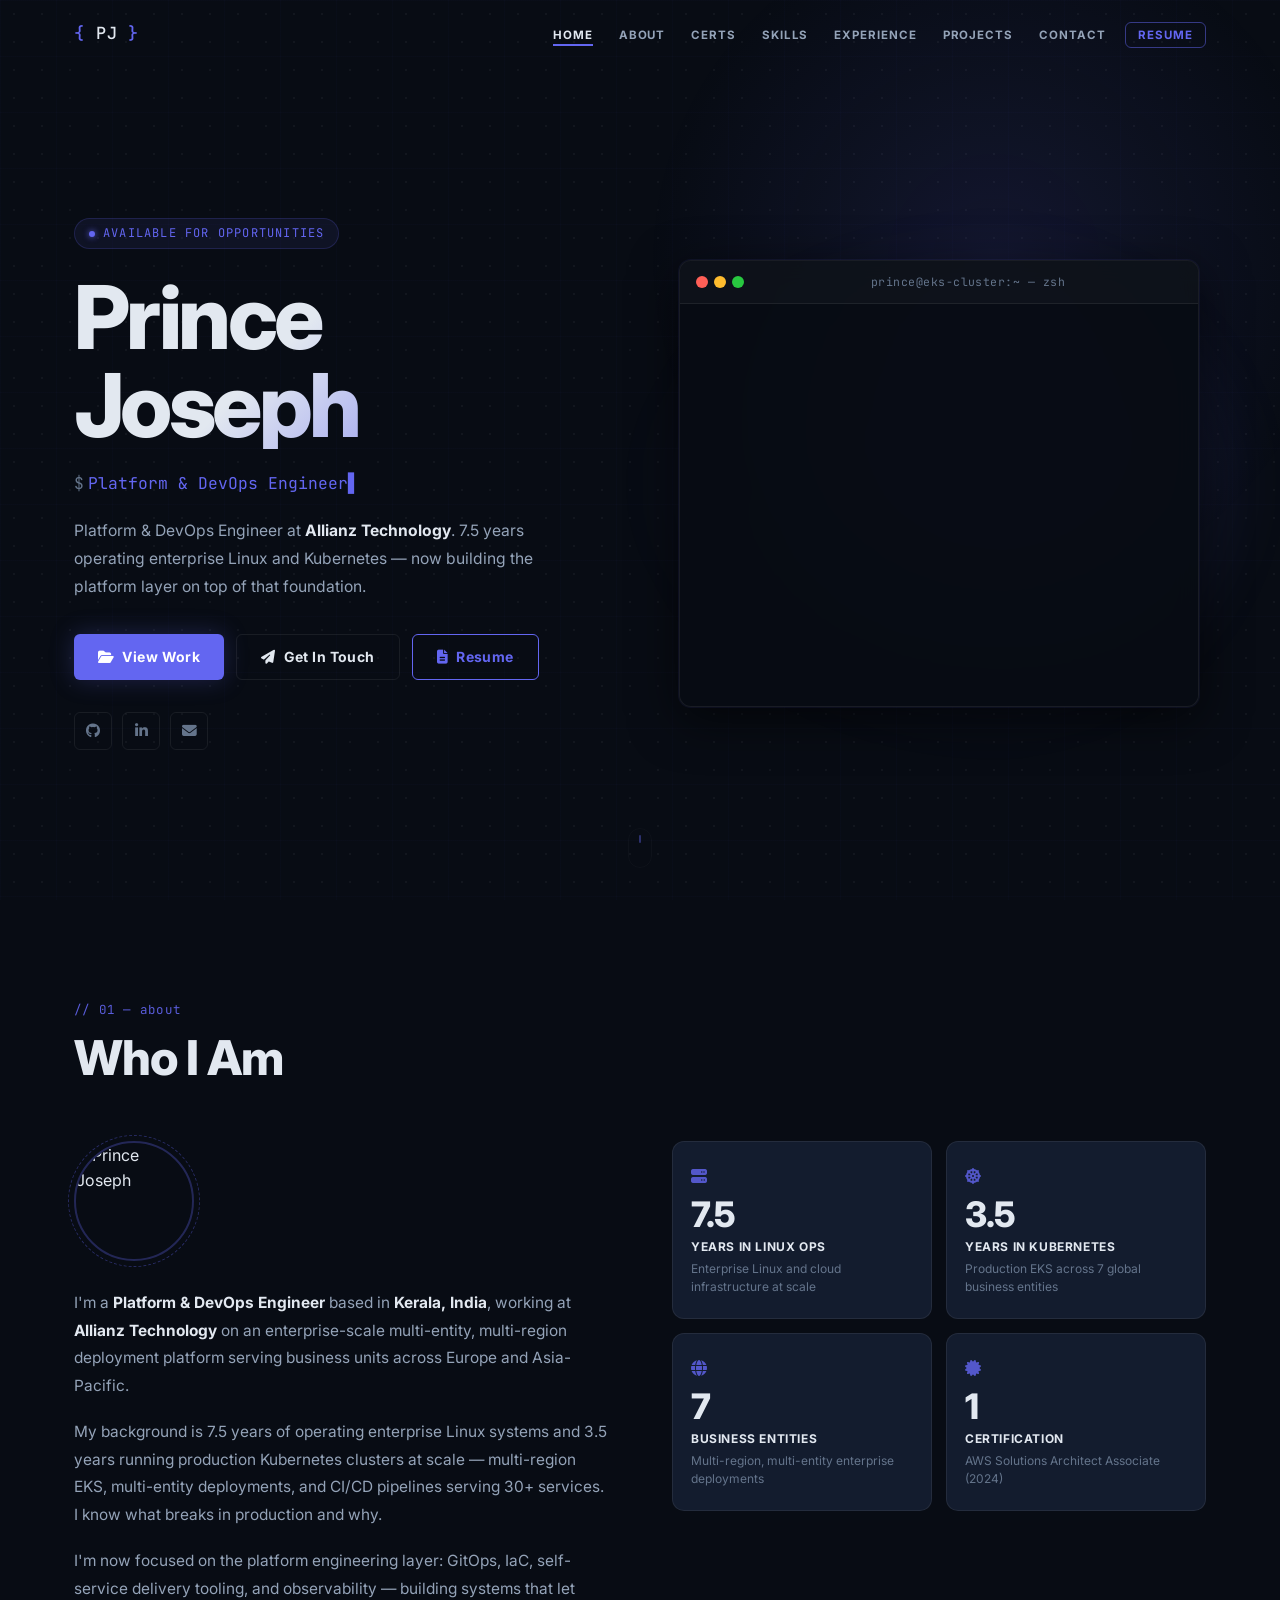
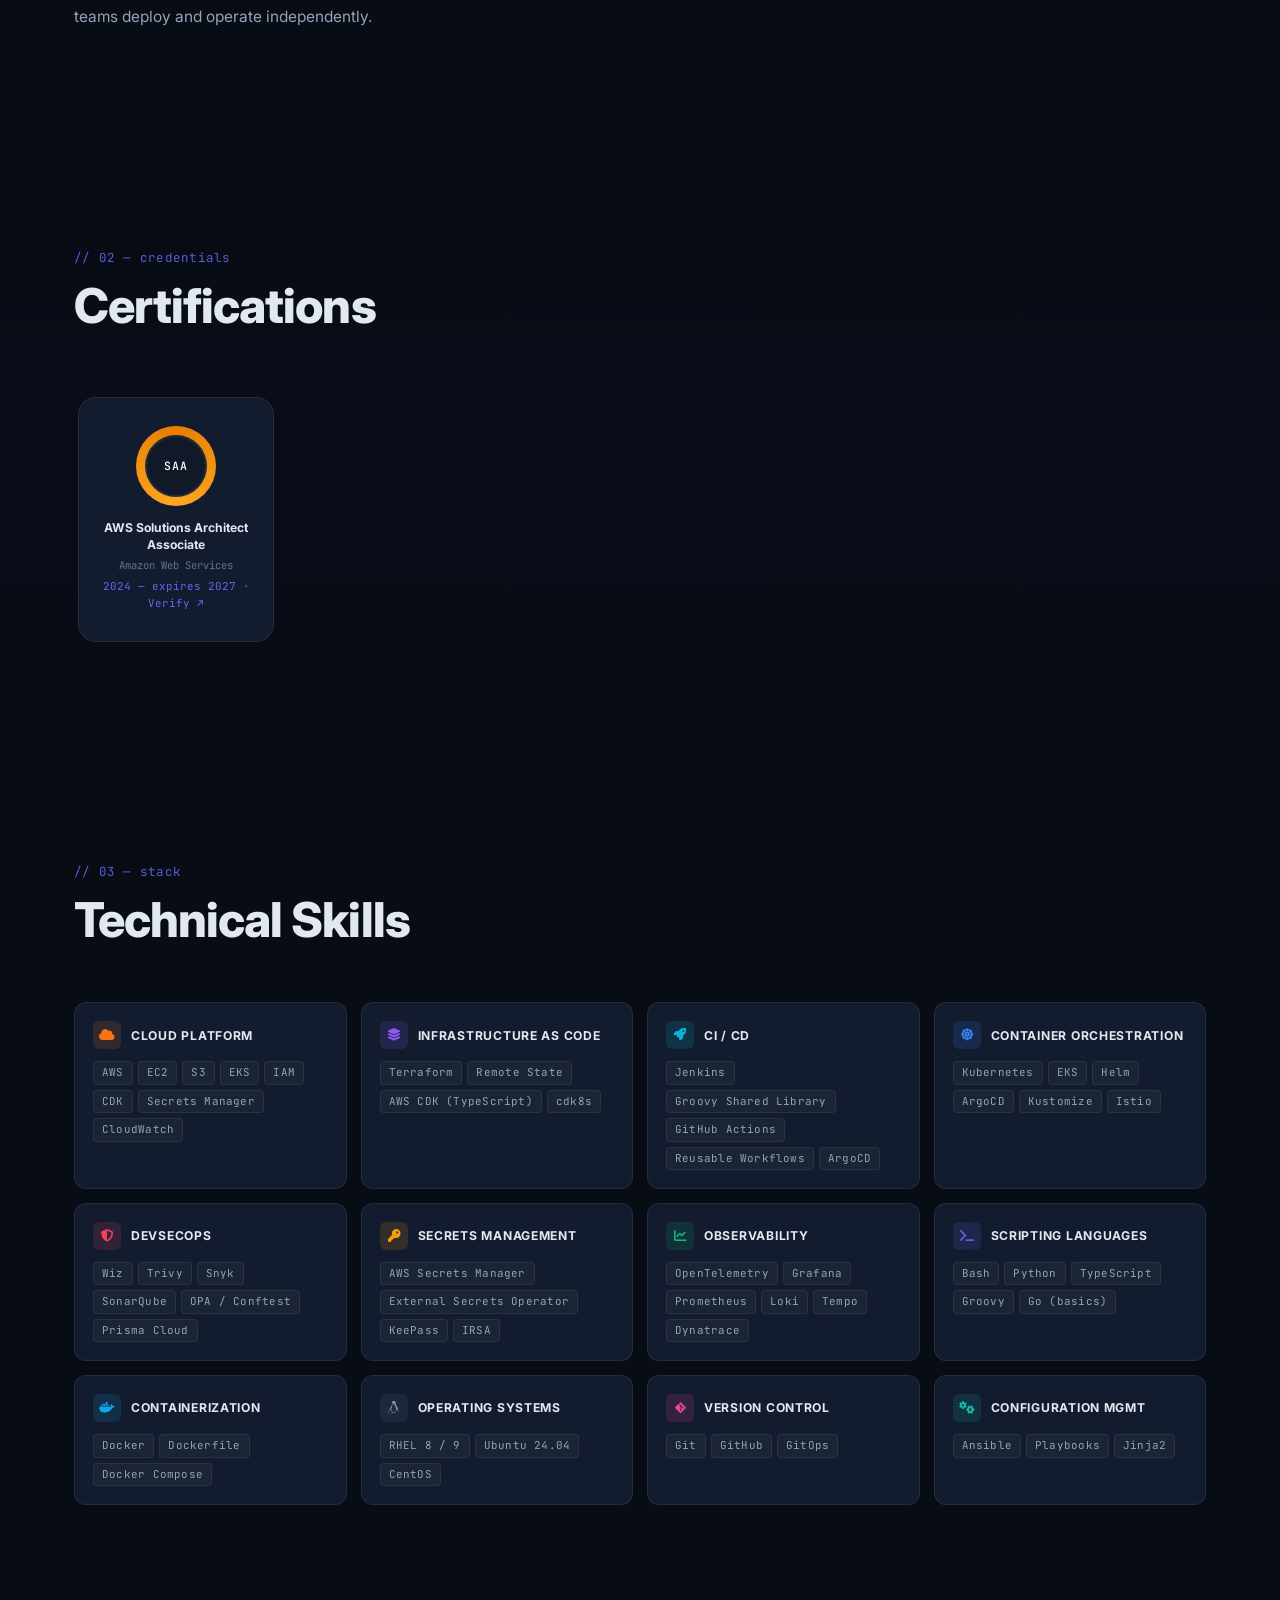
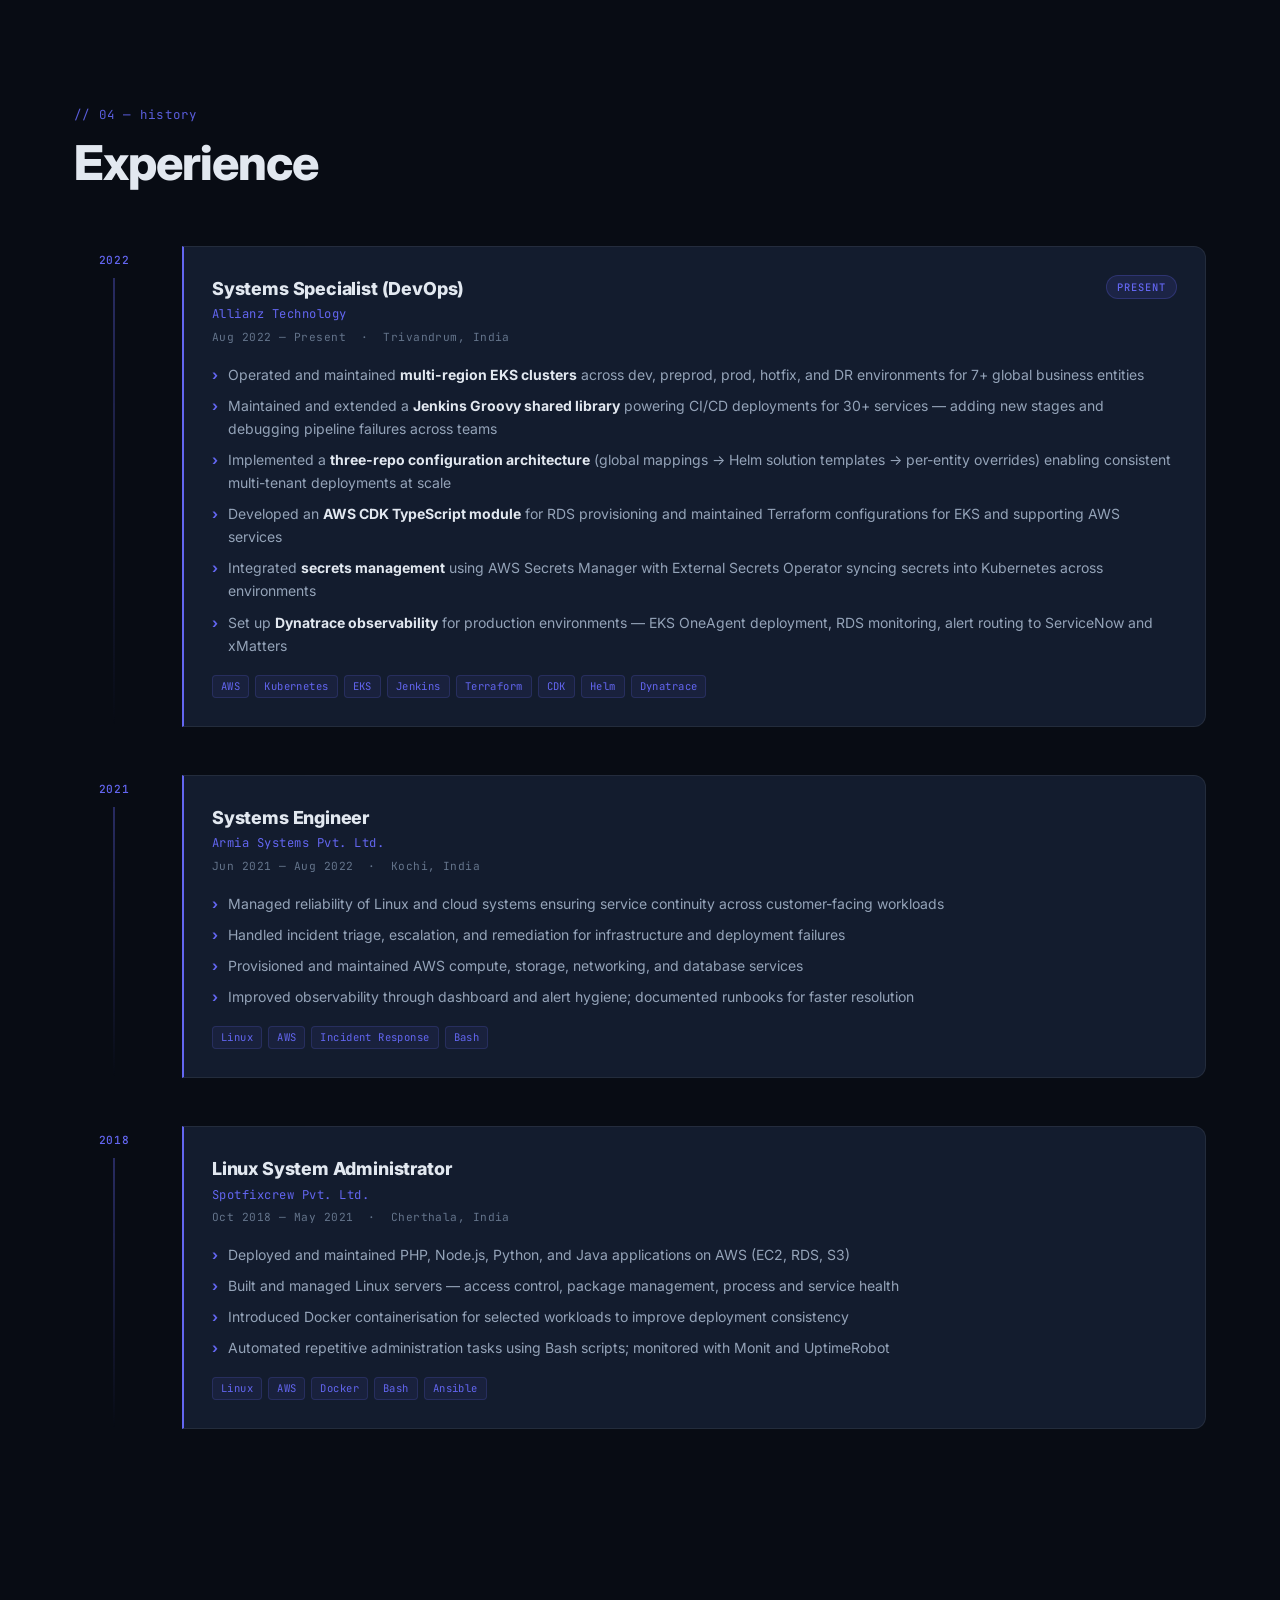
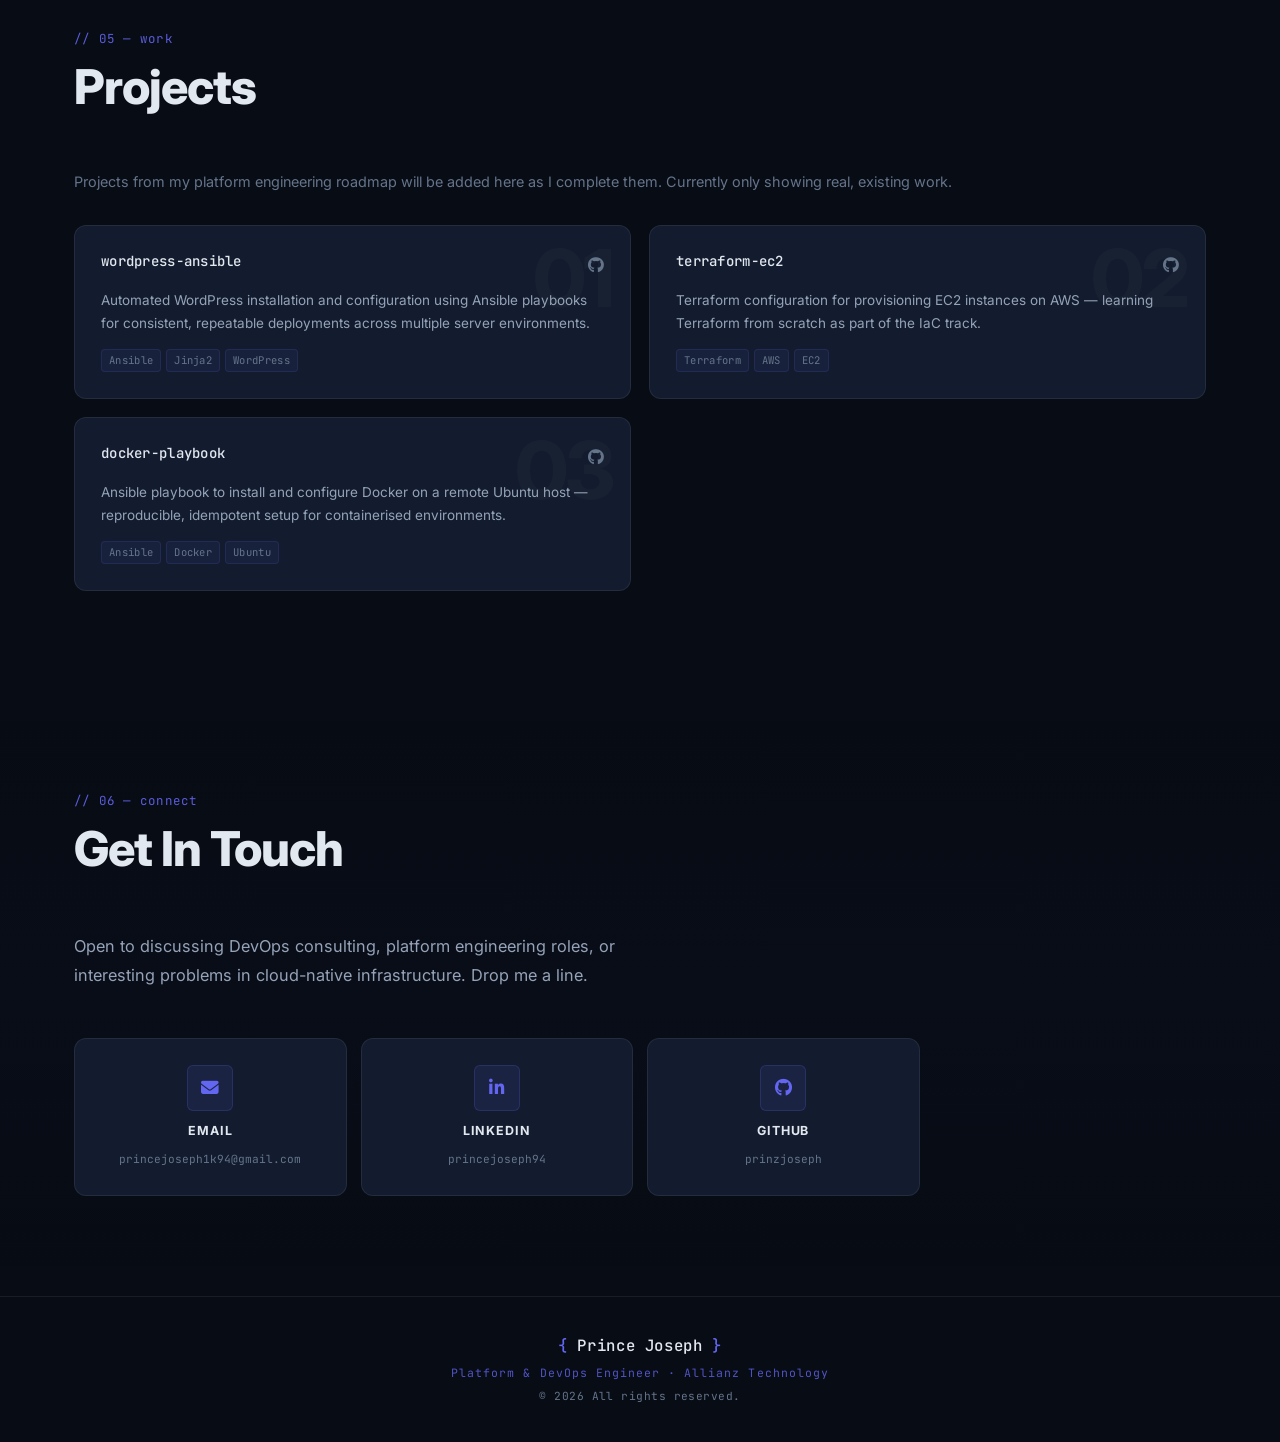
==== commit b9c5c931: "Update index.html" ====
--- a/index.html
+++ b/index.html
@@ -2,7 +2,7 @@
 <html lang="en">
 <head>
     <meta charset="UTF-8">
-    <meta name="viewport" content="width=device-width, initial-scale=1.0">
+    <meta name="viewport" content="width=device-width, initial-scale=1.0, viewport-fit=cover">
     <title>Prince Joseph — Platform Engineer</title>
     <link rel="stylesheet" href="styles.css">
     <link rel="icon" type="image/svg+xml" href="data:image/svg+xml,<svg xmlns='http://www.w3.org/2000/svg' viewBox='0 0 32 32'><rect width='32' height='32' rx='6' fill='%23080c14'/><text x='50%25' y='54%25' dominant-baseline='middle' text-anchor='middle' font-family='monospace' font-size='13' font-weight='bold' fill='%23ffffff'>{PJ}</text></svg>">
@@ -470,29 +470,6 @@
         </div>
     </footer>
 
-    <!-- Theme Indicator -->
-    <div class="theme-indicator" id="themeIndicator">
-        <div class="theme-dot"></div>
-        <span class="theme-label" id="themeLabel">Sunday</span>
-    </div>
-
-    <!-- Theme Picker -->
-    <div class="theme-picker" id="themePicker">
-        <div class="theme-picker-title">// daily themes</div>
-        <div class="theme-picker-grid">
-            <button class="theme-picker-btn" data-theme="sunday"    style="background:linear-gradient(135deg,#6366f1,#06b6d4)"  title="Sunday"><span>S</span></button>
-            <button class="theme-picker-btn" data-theme="monday"    style="background:linear-gradient(135deg,#10b981,#14b8a6)"  title="Monday"><span>M</span></button>
-            <button class="theme-picker-btn" data-theme="tuesday"   style="background:linear-gradient(135deg,#f43f5e,#ec4899)"  title="Tuesday"><span>T</span></button>
-            <button class="theme-picker-btn" data-theme="wednesday" style="background:linear-gradient(135deg,#f59e0b,#f97316)"  title="Wednesday"><span>W</span></button>
-            <button class="theme-picker-btn" data-theme="thursday"  style="background:linear-gradient(135deg,#8b5cf6,#a855f7)"  title="Thursday"><span>T</span></button>
-            <button class="theme-picker-btn" data-theme="friday"    style="background:linear-gradient(135deg,#0ea5e9,#3b82f6)"  title="Friday"><span>F</span></button>
-            <button class="theme-picker-btn" data-theme="saturday"  style="background:linear-gradient(135deg,#64748b,#78716c)"  title="Saturday"><span>S</span></button>
-        </div>
-        <div class="theme-picker-days">
-            <span>Sun</span><span>Mon</span><span>Tue</span><span>Wed</span><span>Thu</span><span>Fri</span><span>Sat</span>
-        </div>
-        <p class="theme-picker-note">Auto-changes daily. Click to preview.</p>
-    </div>
 
     <script src="script.js"></script>
 </body>
--- a/styles.css
+++ b/styles.css
@@ -1274,15 +1274,19 @@
 /* ============================================================
    RESPONSIVE
    ============================================================ */
+
+/* ── Tablet ── */
 @media (max-width: 900px) {
-    .hero-container { grid-template-columns: 1fr; gap: 40px; }
-    .hero-terminal-wrap { order: -1; }
+    .hero-container { grid-template-columns: 1fr; gap: 32px; }
     .terminal-window { max-width: 100%; }
+    .terminal-body { min-height: 240px; }
     .about-grid { grid-template-columns: 1fr; gap: 36px; }
-    .contact-grid { grid-template-columns: 1fr 1fr; }
+    .contact-grid { grid-template-columns: 1fr 1fr 1fr; }
     .projects-grid { grid-template-columns: 1fr; }
-}
-
+    .skills-grid { grid-template-columns: repeat(auto-fill, minmax(200px, 1fr)); }
+}
+
+/* ── Mobile landscape / large phone ── */
 @media (max-width: 768px) {
     .nav-links {
         position: fixed;
@@ -1295,33 +1299,71 @@
         align-items: flex-start;
         padding: 16px 24px 24px;
         gap: 2px;
+        max-height: calc(100vh - var(--nav-h));
+        overflow-y: auto;
         transform: translateY(-110%);
         transition: transform 0.35s cubic-bezier(0.4,0,0.2,1);
         z-index: 999;
     }
+    .nav-links li { width: 100%; }
     .nav-links.open { transform: translateY(0); }
-    .nav-links li a { padding: 10px 8px; font-size: 0.85rem; }
+    .nav-links li a { padding: 10px 8px; font-size: 0.9rem; display: block; }
+    .nav-resume-btn { margin-left: 0 !important; margin-top: 6px; display: inline-block; }
     .nav-toggle { display: flex; }
 
-    .section { padding: 68px 0; }
-    .section-title { margin-bottom: 36px; }
-
-    .timeline-item { grid-template-columns: 56px 1fr; gap: 14px; }
+    .hero-content { order: 1; }
+    .hero-terminal-wrap { order: 2; }
+
+    .section { padding: 60px 0; }
+    .section-title { margin-bottom: 28px; }
+
+    .timeline-item { grid-template-columns: 52px 1fr; gap: 14px; }
+    .timeline-content { padding: 20px; }
+
     .skills-grid { grid-template-columns: 1fr 1fr; }
-}
-
+    .contact-grid { grid-template-columns: 1fr; }
+    .about-stats { grid-template-columns: 1fr 1fr; }
+}
+
+/* ── Mobile portrait ── */
 @media (max-width: 540px) {
-    .hero-name { font-size: clamp(2.8rem, 11vw, 3.5rem); }
+    .hero-name { font-size: clamp(2.6rem, 11vw, 3.2rem); }
+    .hero-description { font-size: 0.9rem; }
+    .hero-cta { flex-direction: column; gap: 10px; }
+    .btn { width: 100%; justify-content: center; }
+
+    .terminal-body { min-height: 180px; font-size: 0.72rem; padding: 14px; }
+
+    .timeline-item { grid-template-columns: 1fr; gap: 0; }
+    .timeline-aside {
+        flex-direction: row;
+        align-items: center;
+        gap: 10px;
+        padding-top: 0;
+        margin-bottom: 10px;
+    }
+    .timeline-dot-line { display: none; }
+    .timeline-year { font-size: 0.68rem; }
+    .timeline-content { padding: 16px; border-radius: var(--radius); border-left: 2.5px solid var(--accent); }
+    .timeline-role { font-size: 1rem; }
+
     .skills-grid { grid-template-columns: 1fr; }
-    .contact-grid { grid-template-columns: 1fr 1fr; }
+    .contact-grid { grid-template-columns: 1fr; }
+    .about-stats { grid-template-columns: 1fr 1fr; }
+
     .cert-card { width: 168px; padding: 18px 14px; }
     .theme-indicator { bottom: 16px; left: 16px; }
     .theme-picker { bottom: 62px; left: 16px; min-width: 218px; }
-}
-
+
+    .section { padding: 48px 0; }
+    .container { padding: 0 16px; }
+}
+
+/* ── Small phones ── */
 @media (max-width: 420px) {
+    .hero-name { font-size: clamp(2.2rem, 10vw, 2.8rem); }
+    .about-stats { grid-template-columns: 1fr 1fr; }
     .contact-grid { grid-template-columns: 1fr; }
-    .hero-cta { flex-direction: column; }
-    .btn { width: 100%; justify-content: center; }
-    .about-stats { grid-template-columns: 1fr; }
-}
+    .timeline-content { padding: 14px; }
+    .footer-role { font-size: 0.65rem; letter-spacing: 0.04em; }
+}
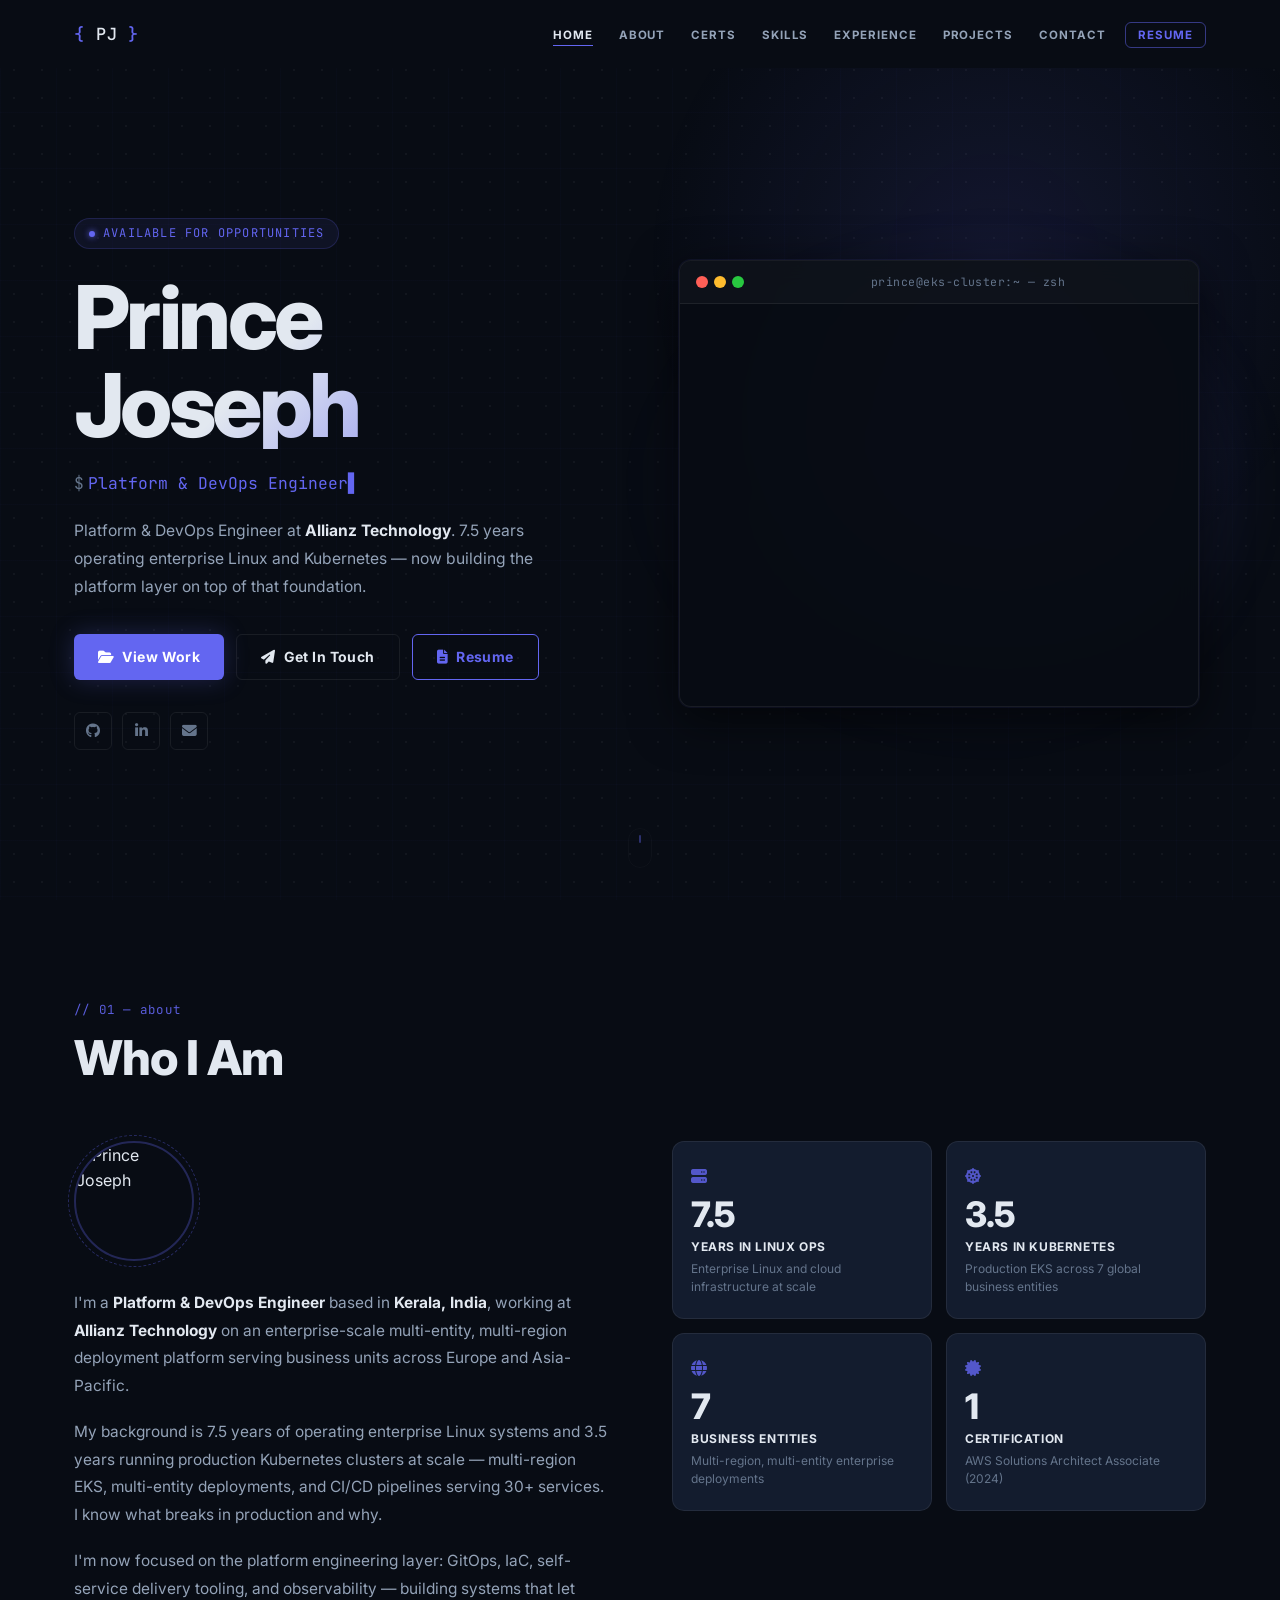
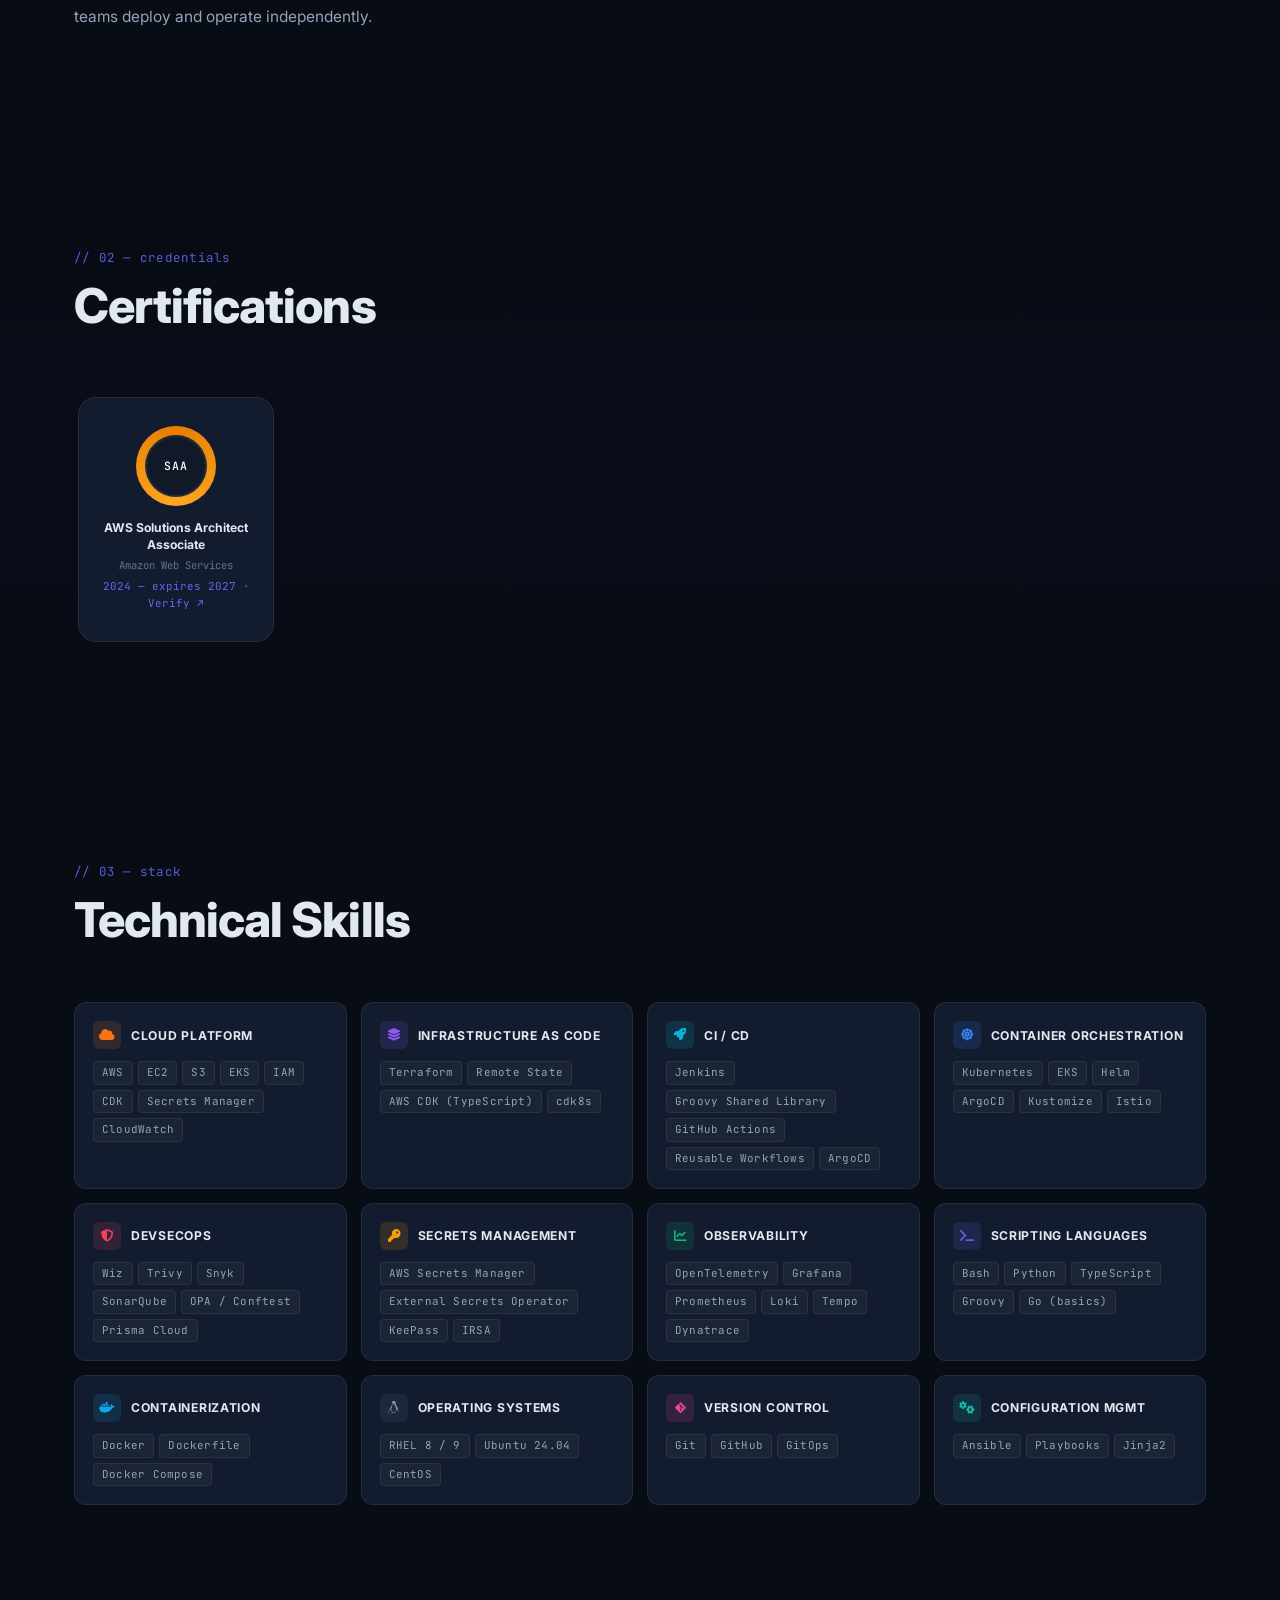
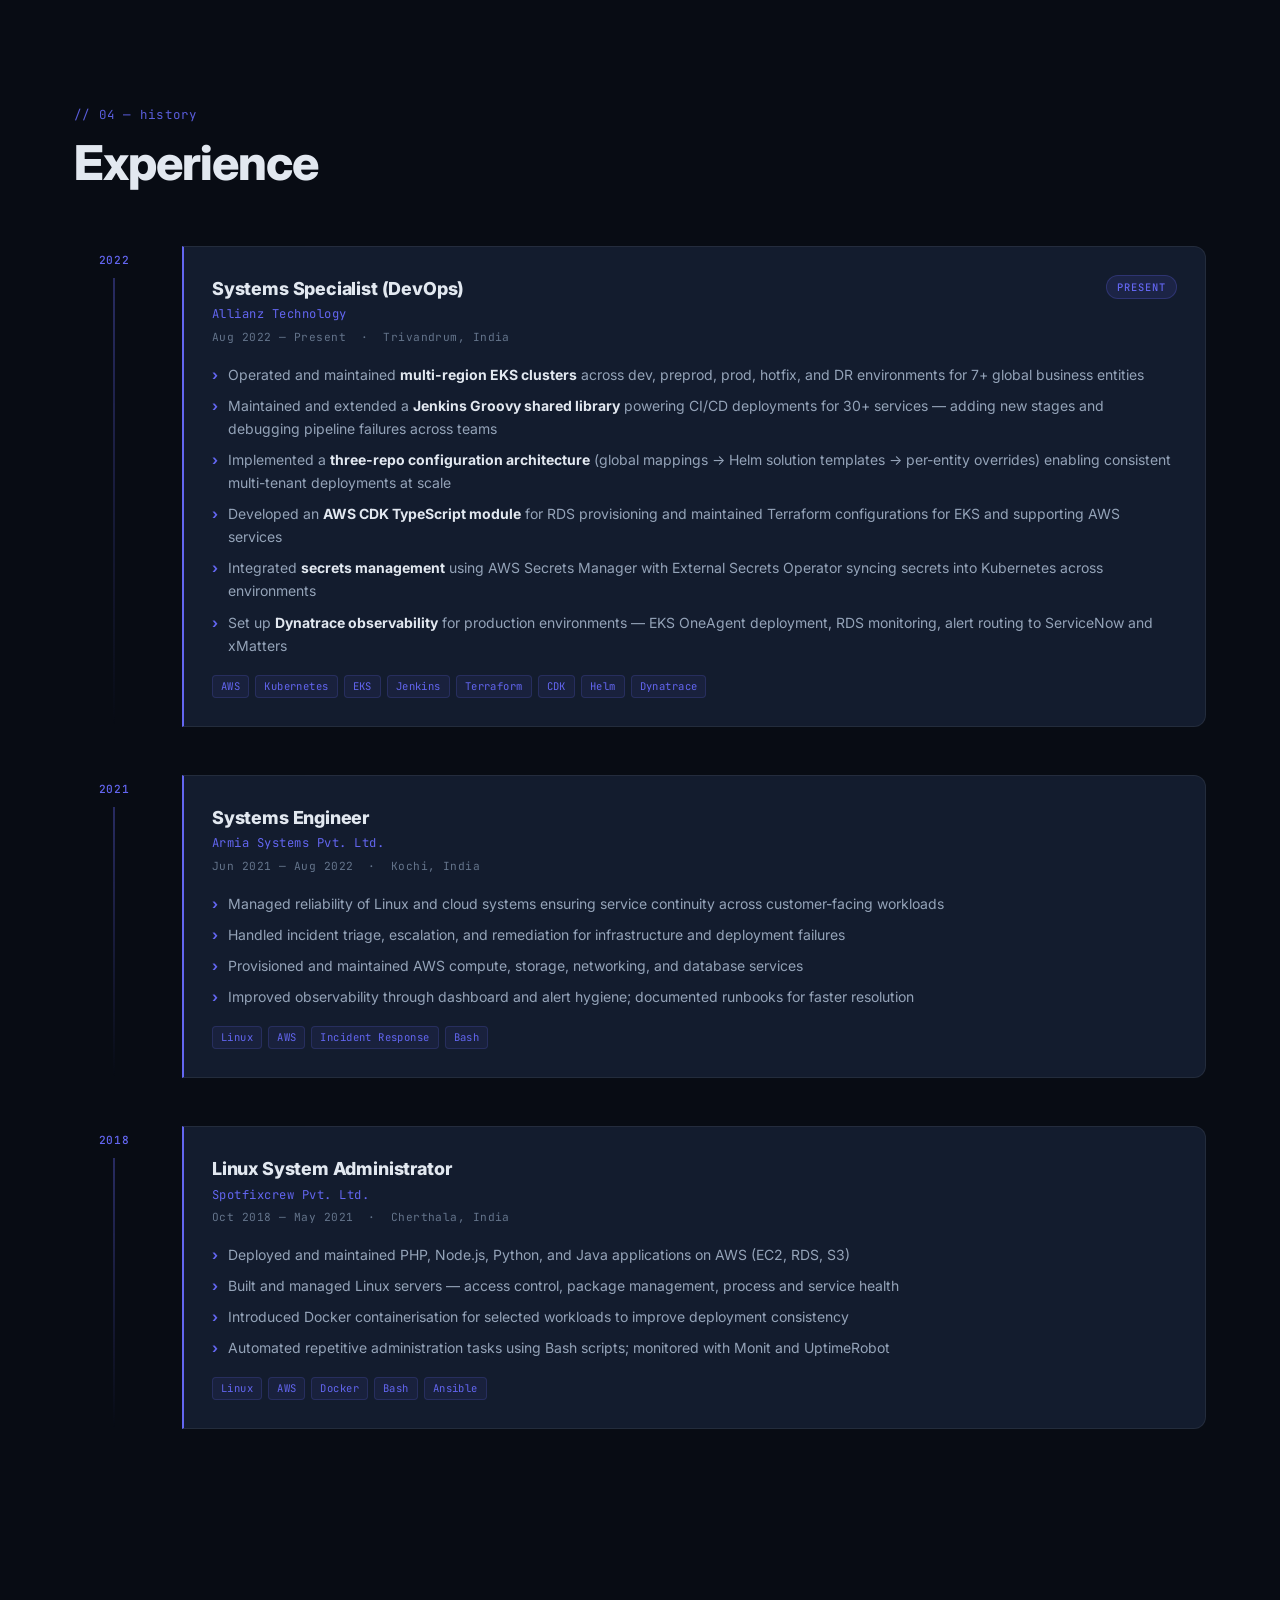
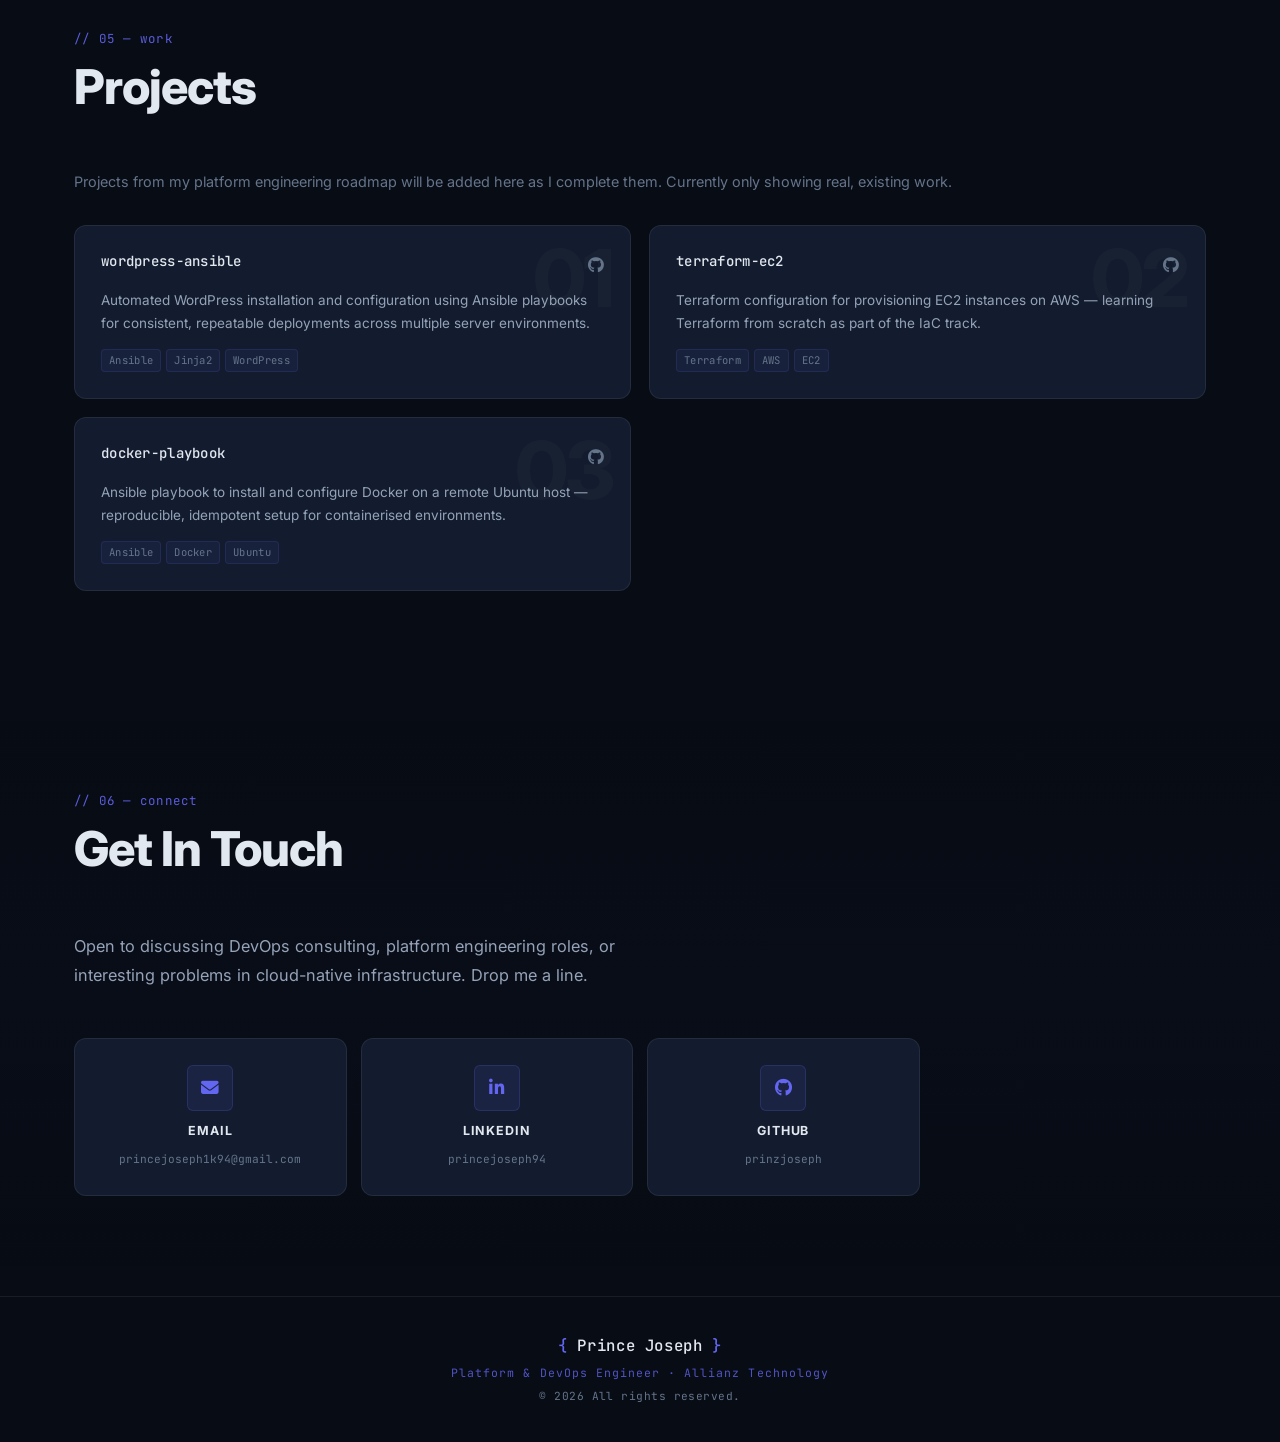
==== commit feddd769: "Update index.html" ====
--- a/index.html
+++ b/index.html
@@ -12,6 +12,9 @@
     <link rel="stylesheet" href="https://cdnjs.cloudflare.com/ajax/libs/font-awesome/6.5.1/css/all.min.css">
 </head>
 <body>
+
+    <!-- iOS safe area fill (Dynamic Island / notch) -->
+    <div class="ios-safe-fill"></div>
 
     <!-- Navigation -->
     <nav class="navbar" id="navbar">
--- a/styles.css
+++ b/styles.css
@@ -29,6 +29,10 @@
     --shadow:        0 4px 24px rgba(0,0,0,0.4);
     --shadow-lg:     0 12px 48px rgba(0,0,0,0.6);
     --nav-h:         68px;
+    --safe-top:      env(safe-area-inset-top, 0px);
+    --safe-bottom:   env(safe-area-inset-bottom, 0px);
+    --safe-left:     env(safe-area-inset-left, 0px);
+    --safe-right:    env(safe-area-inset-right, 0px);
 }
 
 /* Sunday — Indigo/Cyan */
@@ -93,7 +97,11 @@
    ============================================================ */
 *, *::before, *::after { box-sizing: border-box; margin: 0; padding: 0; }
 
-html { scroll-behavior: smooth; font-size: 16px; }
+html {
+    scroll-behavior: smooth;
+    font-size: 16px;
+    overflow-x: hidden;
+}
 
 body {
     background-color: var(--bg);
@@ -101,6 +109,7 @@
     font-family: var(--font-display);
     line-height: 1.6;
     overflow-x: hidden;
+    min-width: 0;
     -webkit-font-smoothing: antialiased;
 }
 
@@ -183,13 +192,15 @@
 .navbar {
     position: fixed;
     top: 0; left: 0; right: 0;
-    height: var(--nav-h);
+    height: calc(68px + env(safe-area-inset-top, 0px));
+    padding-top: env(safe-area-inset-top, 0px);
+    background: rgb(8,12,20);
     z-index: 1000;
-    transition: background 0.3s, border-color 0.3s;
+    transition: border-color 0.3s;
     border-bottom: 1px solid transparent;
 }
 .navbar.scrolled {
-    background: rgba(8,12,20,0.9);
+    background: rgba(8,12,20,0.95);
     backdrop-filter: blur(20px) saturate(160%);
     -webkit-backdrop-filter: blur(20px) saturate(160%);
     border-bottom-color: var(--border);
@@ -199,12 +210,15 @@
     display: flex;
     align-items: center;
     justify-content: space-between;
-    height: 100%;
+    height: var(--nav-h);
     max-width: 1180px;
     margin: 0 auto;
     padding: 0 24px;
     position: relative;
     z-index: 1;
+    min-width: 0;
+    box-sizing: border-box;
+    width: 100%;
 }
 
 .nav-logo {
@@ -270,9 +284,10 @@
    ============================================================ */
 .hero {
     min-height: 100vh;
-    display: flex;
-    align-items: center;
-    padding-top: var(--nav-h);
+    min-height: 100dvh;
+    display: flex;
+    align-items: center;
+    padding-top: calc(68px + env(safe-area-inset-top, 0px));
     position: relative;
     overflow: hidden;
 }
@@ -1181,7 +1196,7 @@
    ============================================================ */
 .theme-indicator {
     position: fixed;
-    bottom: 24px; left: 24px;
+    bottom: calc(24px + var(--safe-bottom)); left: calc(24px + var(--safe-left));
     display: flex;
     align-items: center;
     gap: 8px;
@@ -1215,7 +1230,7 @@
 
 .theme-picker {
     position: fixed;
-    bottom: 70px; left: 24px;
+    bottom: calc(70px + var(--safe-bottom)); left: calc(24px + var(--safe-left));
     background: var(--surface);
     border: 1px solid var(--border);
     border-radius: var(--radius);
@@ -1290,16 +1305,16 @@
 @media (max-width: 768px) {
     .nav-links {
         position: fixed;
-        top: var(--nav-h);
+        top: calc(68px + env(safe-area-inset-top, 0px));
         left: 0; right: 0;
         background: rgba(8,12,20,0.97);
         backdrop-filter: blur(18px);
         border-bottom: 1px solid var(--border);
         flex-direction: column;
         align-items: flex-start;
-        padding: 16px 24px 24px;
+        padding: 16px 24px calc(24px + var(--safe-bottom));
         gap: 2px;
-        max-height: calc(100vh - var(--nav-h));
+        max-height: calc(100dvh - var(--nav-h) - var(--safe-top));
         overflow-y: auto;
         transform: translateY(-110%);
         transition: transform 0.35s cubic-bezier(0.4,0,0.2,1);
@@ -1327,6 +1342,10 @@
 
 /* ── Mobile portrait ── */
 @media (max-width: 540px) {
+    .nav-container { padding: 0 16px; }
+    .nav-toggle { padding: 10px 6px; gap: 6px; }
+    .nav-toggle span { width: 24px; }
+
     .hero-name { font-size: clamp(2.6rem, 11vw, 3.2rem); }
     .hero-description { font-size: 0.9rem; }
     .hero-cta { flex-direction: column; gap: 10px; }
